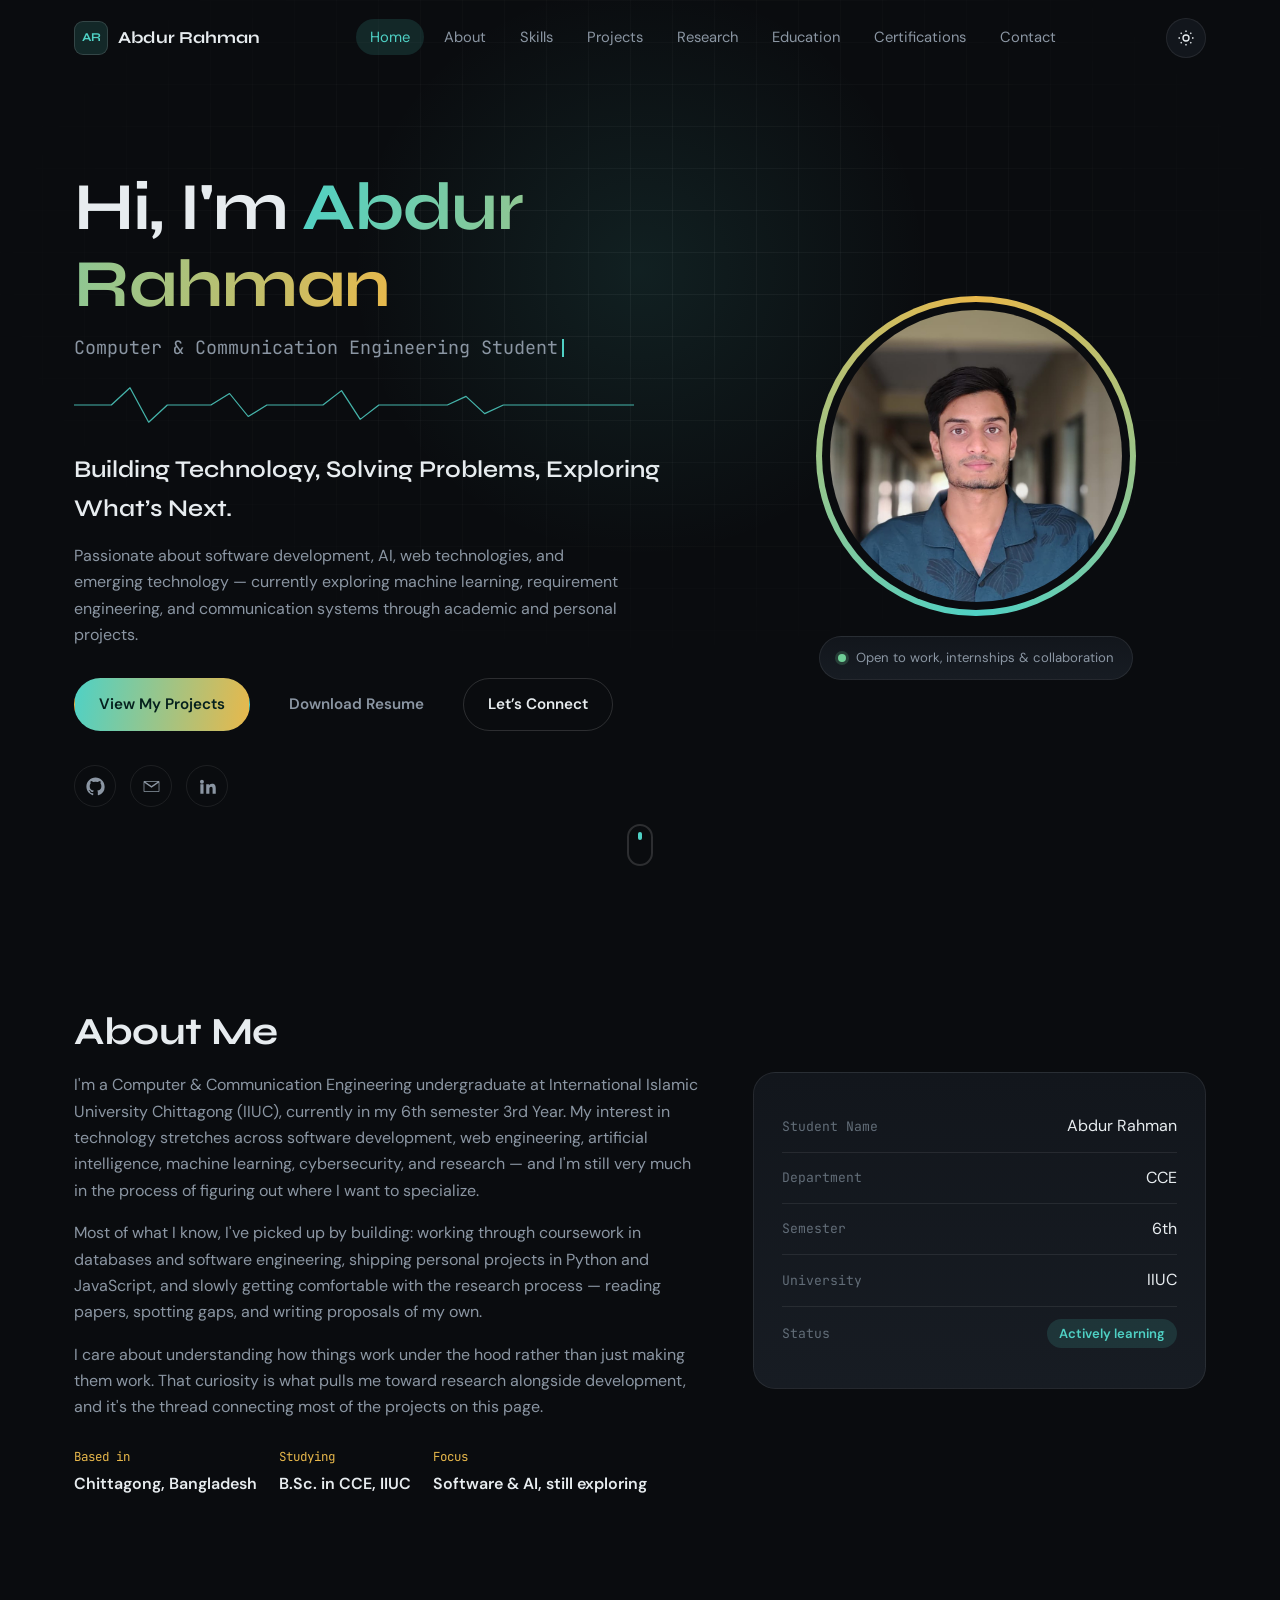
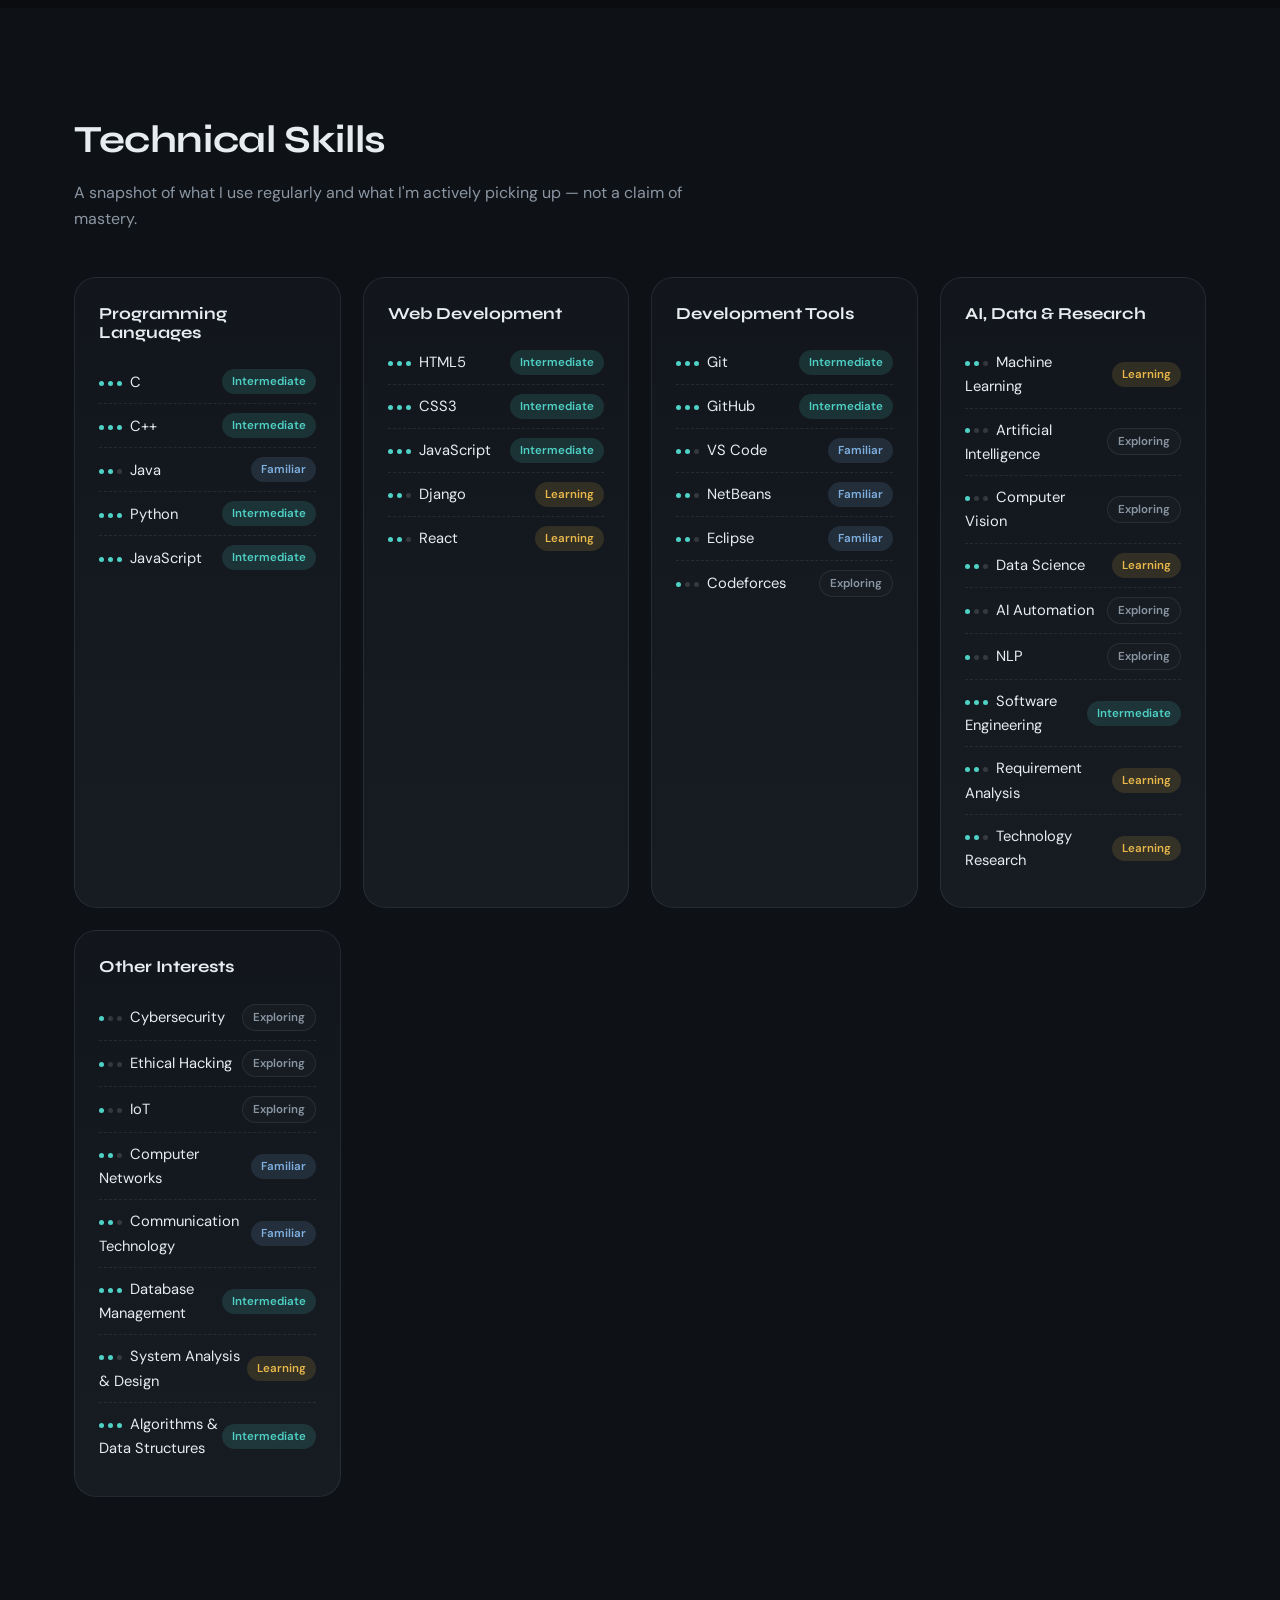
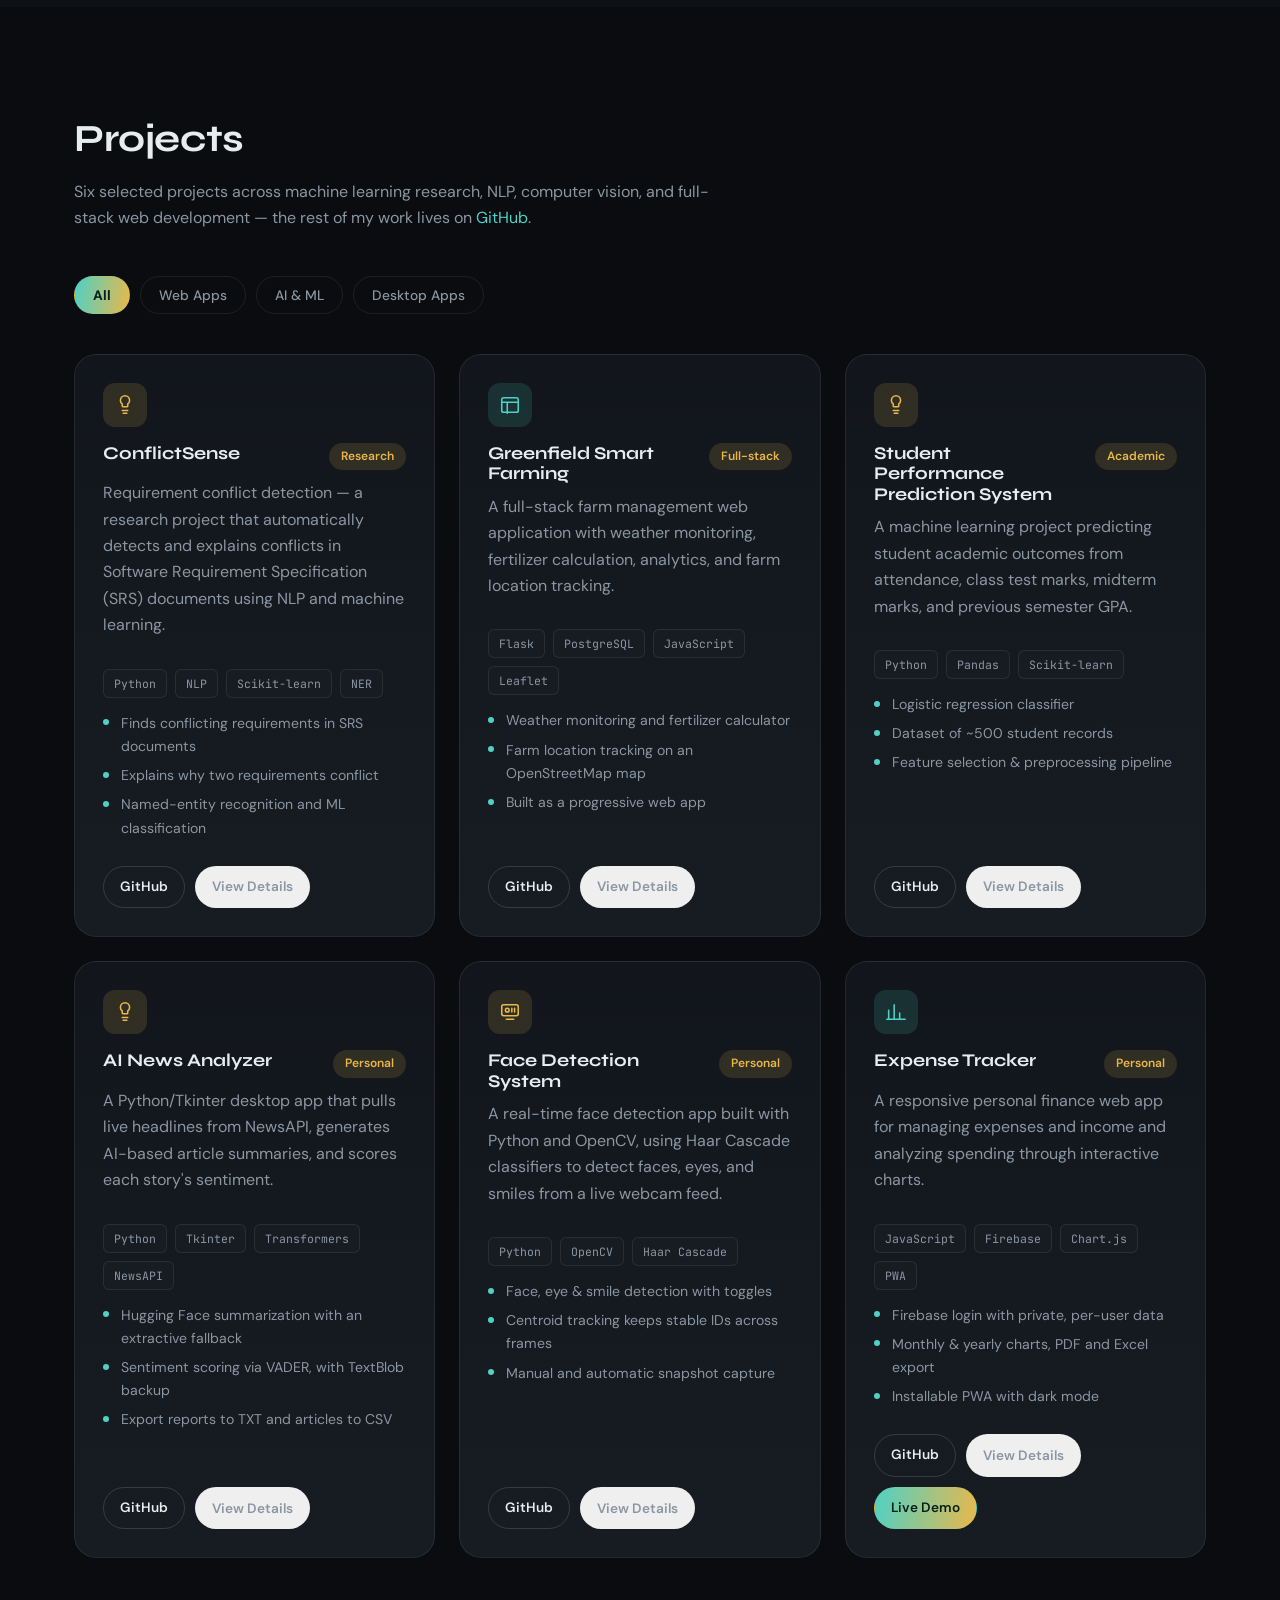
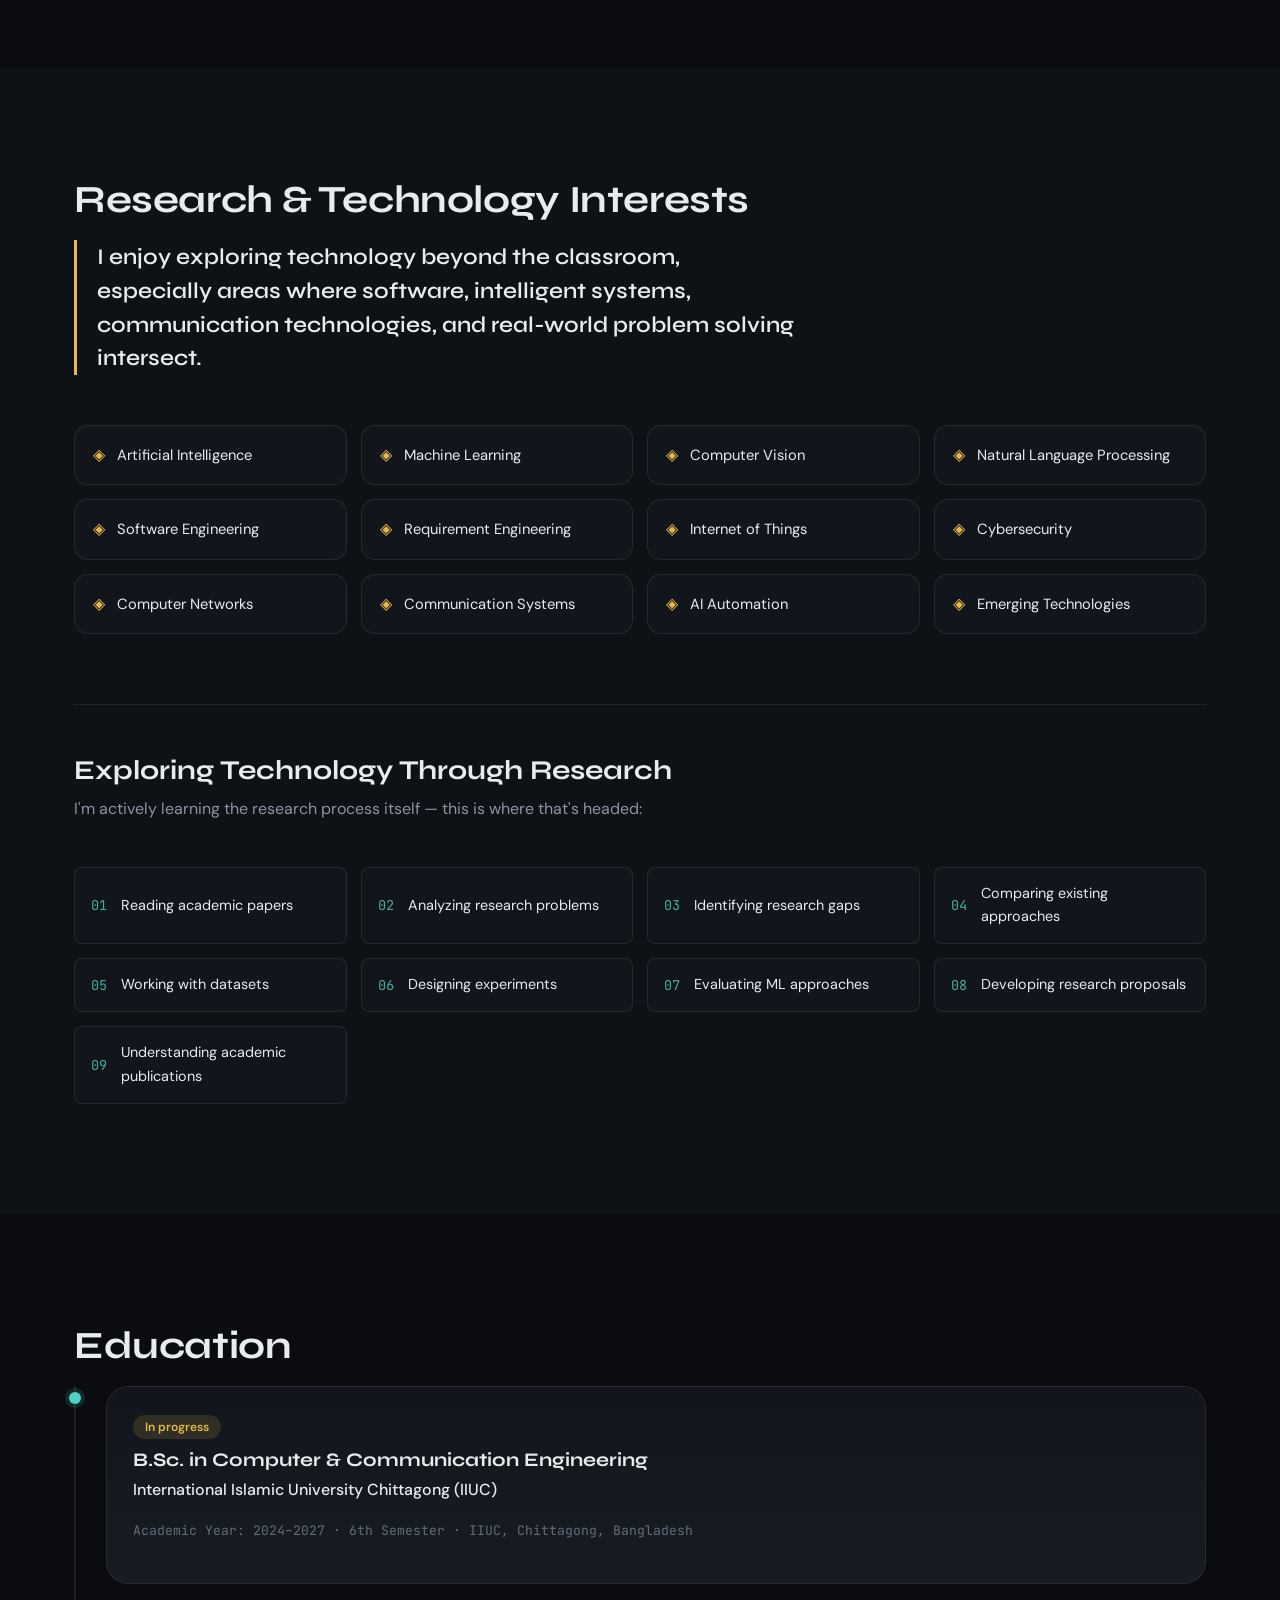
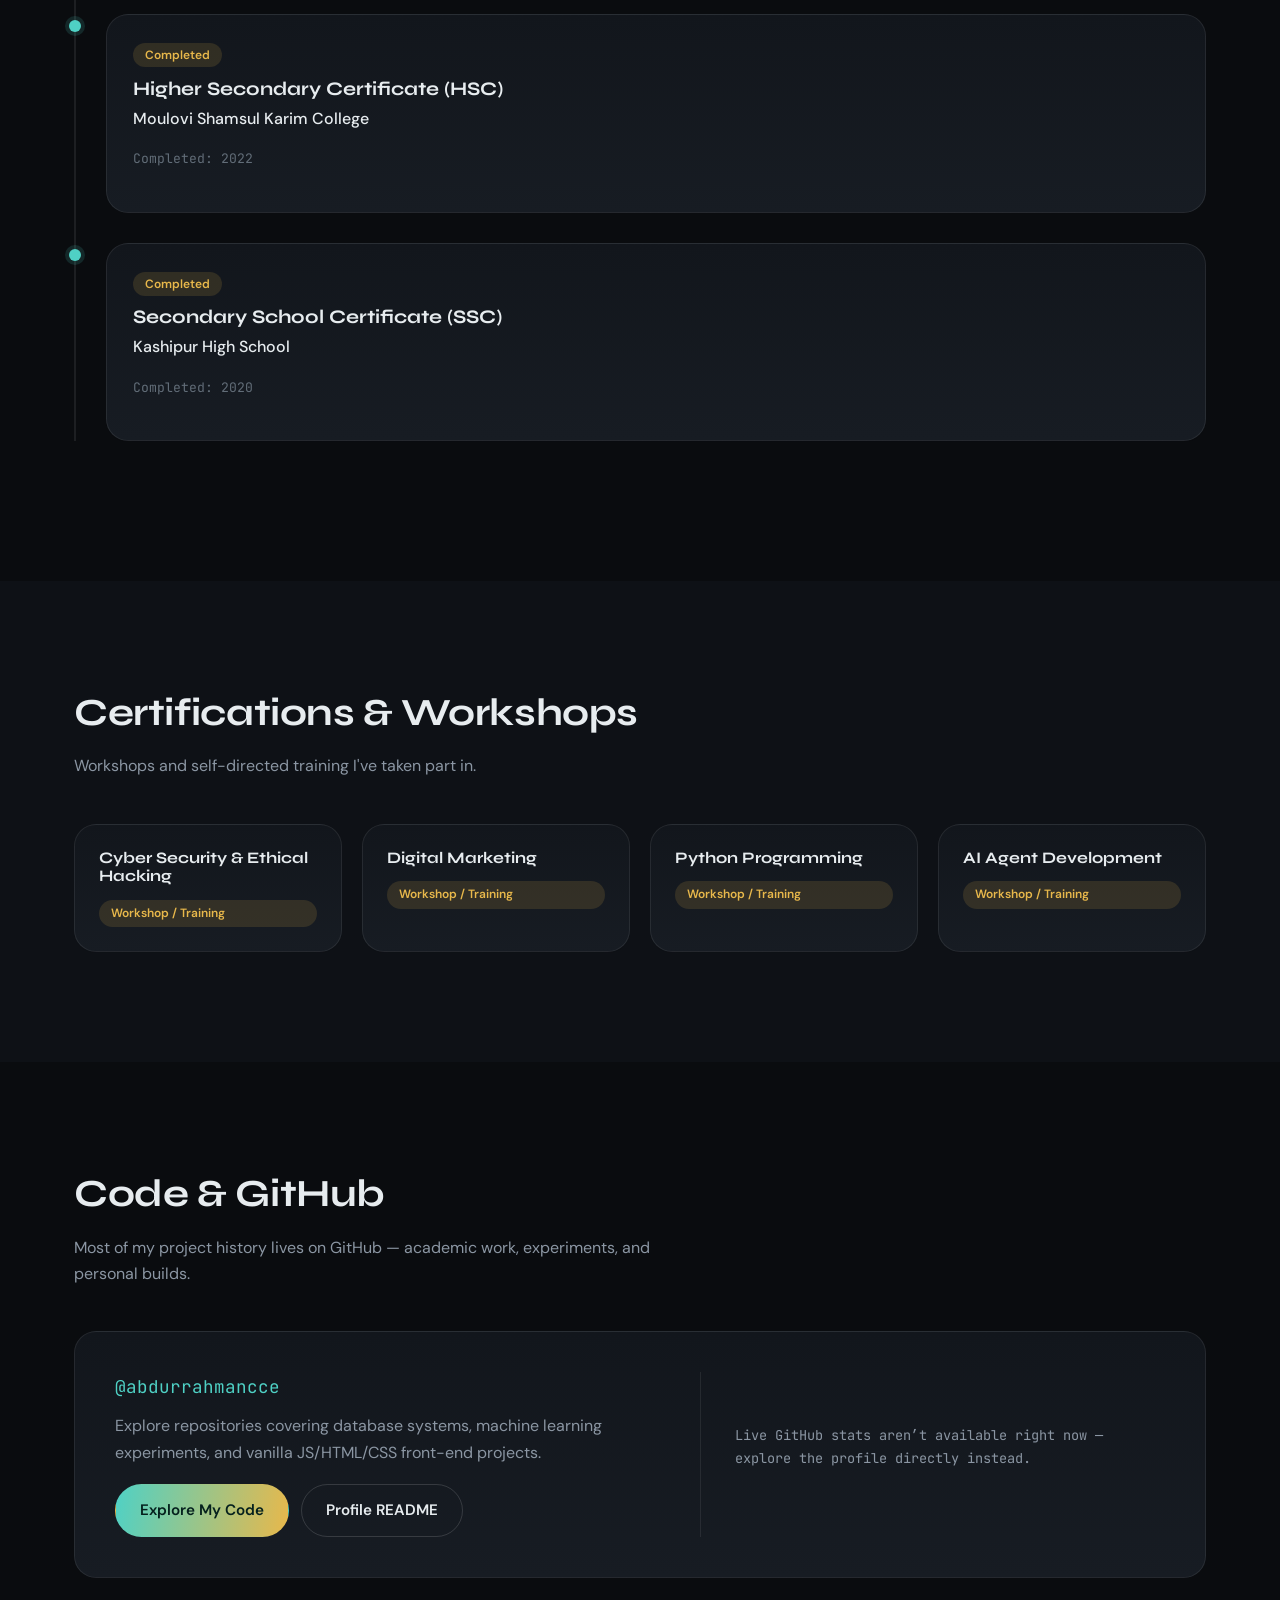
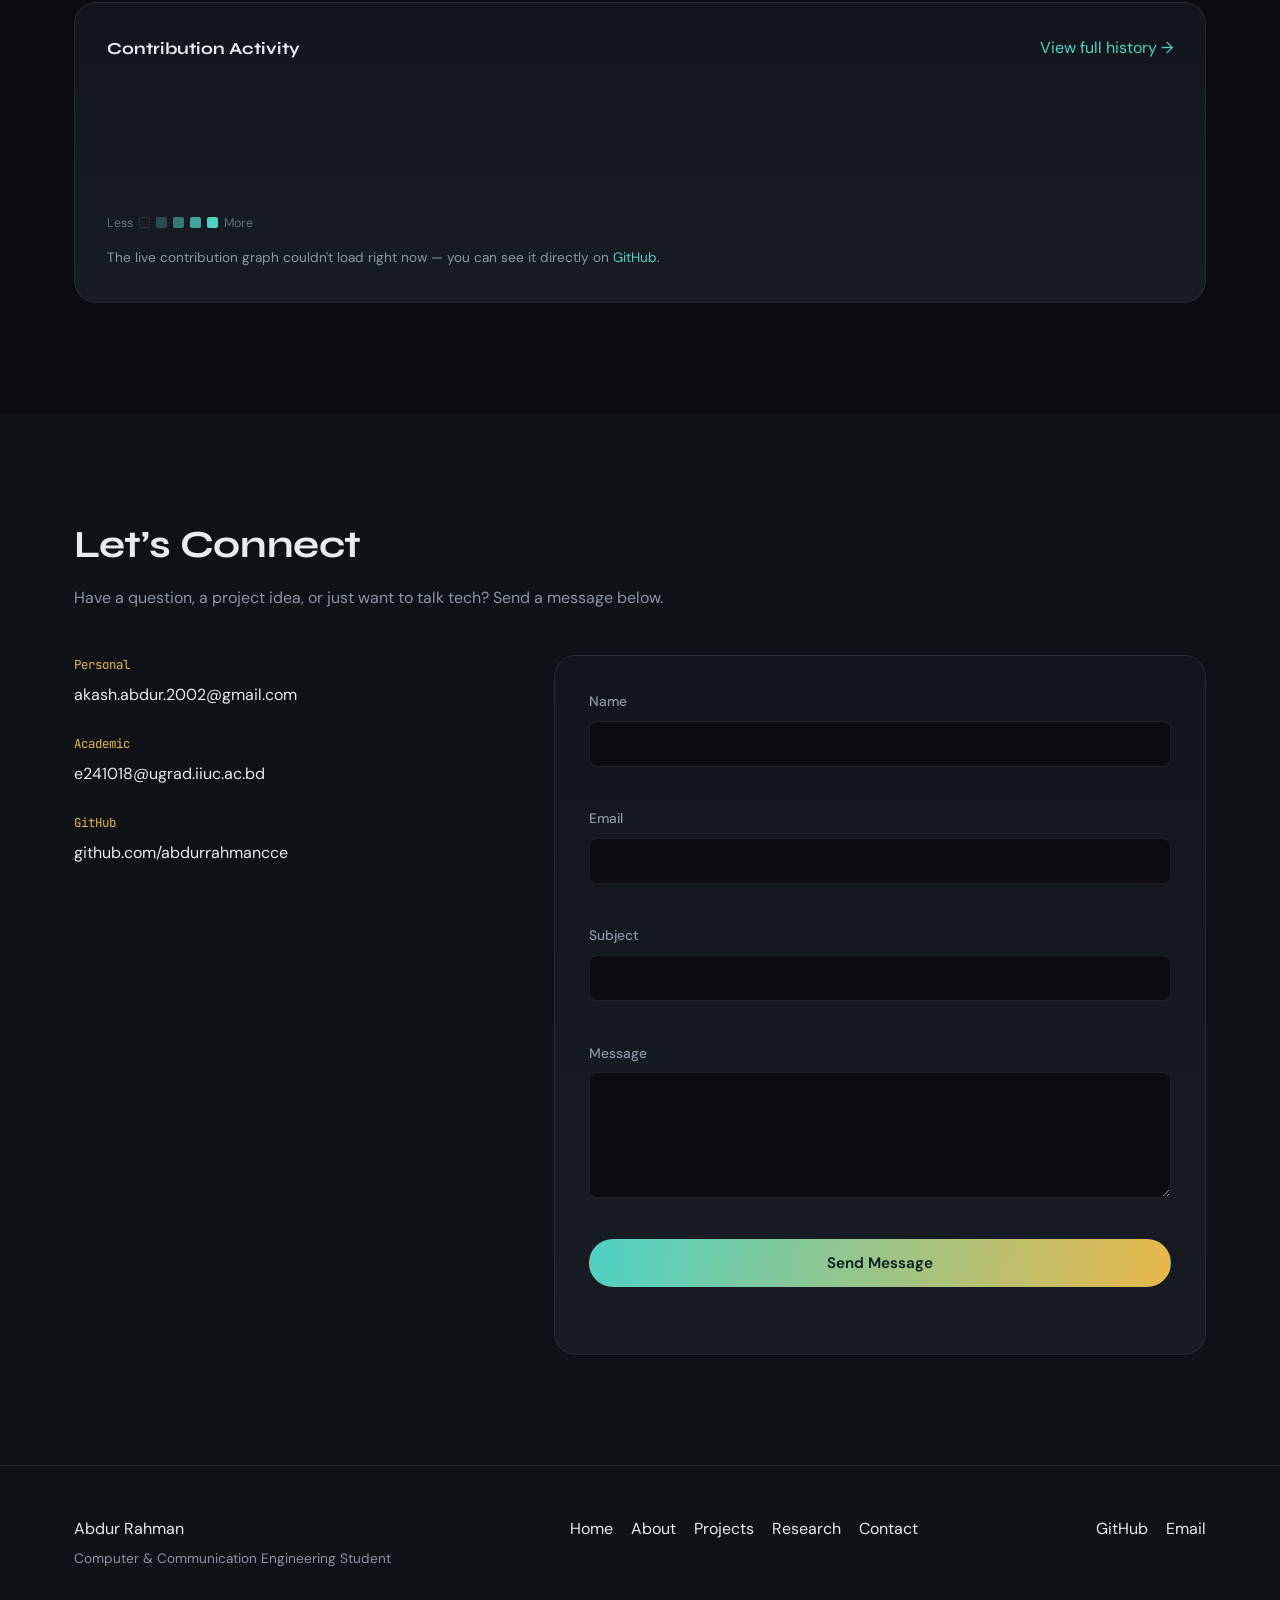
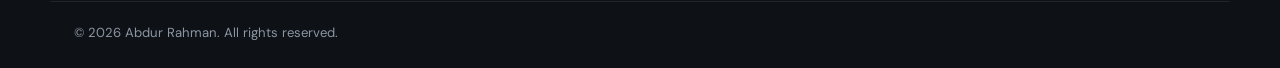
==== index.html @ e214285f "Merge branch 'main' of https://github.com/abdurrahmancce/Personal-Portfolio" ====
<!DOCTYPE html>
<html lang="en">
<head>
  <meta charset="UTF-8">
  <meta name="viewport" content="width=device-width, initial-scale=1.0">
  <title>Abdur Rahman | CCE Student &amp; Developer Portfolio — IIUC</title>
  <meta name="description" content="Portfolio of Abdur Rahman, a CCE student at IIUC interested in software development, AI, machine learning and web technologies.">
  <meta name="keywords" content="Abdur Rahman, Computer and Communication Engineering, IIUC, software developer, machine learning, web development, portfolio">
  <meta name="author" content="Abdur Rahman">

  <link rel="canonical" href="https://abdurrahmancce.github.io/Personal-Portfolio/">
  <meta name="robots" content="index, follow">
  <meta name="theme-color" content="#0a0c0f">

  <!-- Open Graph -->
  <meta property="og:site_name" content="Abdur Rahman — Portfolio">
  <meta property="og:title" content="Abdur Rahman | Computer & Communication Engineering Student">
  <meta property="og:description" content="Building technology, solving problems, exploring what's next — the portfolio of Abdur Rahman, CCE student at IIUC.">
  <meta property="og:type" content="website">
  <meta property="og:url" content="https://abdurrahmancce.github.io/Personal-Portfolio/">
  <meta property="og:image" content="https://abdurrahmancce.github.io/Personal-Portfolio/assets/images/og-image.png">
  <meta property="og:image:width" content="1200">
  <meta property="og:image:height" content="630">
  <meta property="og:image:alt" content="Abdur Rahman - Computer and Communication Engineering student, portfolio preview">
  <meta property="og:locale" content="en_US">

  <!-- Twitter / X card -->
  <meta name="twitter:card" content="summary_large_image">
  <meta name="twitter:title" content="Abdur Rahman | Computer & Communication Engineering Student">
  <meta name="twitter:description" content="Building technology, solving problems, exploring what's next — the portfolio of Abdur Rahman, CCE student at IIUC.">
  <meta name="twitter:image" content="https://abdurrahmancce.github.io/Personal-Portfolio/assets/images/og-image.png">
  <meta name="twitter:image:alt" content="Abdur Rahman - Computer and Communication Engineering student, portfolio preview">

  <!-- Structured data -->
  <script type="application/ld+json">
  {
    "@context": "https://schema.org",
    "@type": "Person",
    "name": "Abdur Rahman",
    "url": "https://abdurrahmancce.github.io/Personal-Portfolio/",
    "image": "https://abdurrahmancce.github.io/Personal-Portfolio/assets/images/profile.jpg",
    "jobTitle": "Computer & Communication Engineering Student",
    "affiliation": { "@type": "CollegeOrUniversity", "name": "International Islamic University Chittagong" },
    "sameAs": [
      "https://github.com/abdurrahmancce",
      "https://www.linkedin.com/in/abdur-rahman-akash26"
    ]
  }
  </script>

  <link rel="icon" href="data:image/svg+xml,<svg xmlns=%22http://www.w3.org/2000/svg%22 viewBox=%220 0 100 100%22><text y=%22.9em%22 font-size=%2290%22>&#128225;</text></svg>">

  <!-- Fonts: Syne (display), DM Sans (body), JetBrains Mono (utility/mono) -->
  <link rel="preconnect" href="https://fonts.googleapis.com">
  <link rel="preconnect" href="https://fonts.gstatic.com" crossorigin>
  <link href="https://fonts.googleapis.com/css2?family=Syne:wght@600;700;800&family=DM+Sans:ital,wght@0,400;0,500;0,600;1,400&family=JetBrains+Mono:wght@400;500&display=swap" rel="stylesheet">

  <link rel="stylesheet" href="style.css">
</head>
<body>

  <!-- Skip link for accessibility -->
  <a class="skip-link" href="#main">Skip to main content</a>

  <!-- Scroll progress indicator -->
  <div class="scroll-progress" id="scrollProgress" aria-hidden="true"></div>

  <!--  NAVIGATION  -->
  <header class="site-header" id="siteHeader">
    <nav class="navbar" aria-label="Primary">
      <a href="#home" class="nav-logo" aria-label="Abdur Rahman, home">
        <span class="nav-logo-mark" aria-hidden="true">AR</span>
        <span class="nav-logo-text">Abdur<span class="dot"> </span>Rahman</span>
      </a>

      <ul class="nav-links" id="navLinks">
        <li><a href="#home" class="nav-link active" data-section="home">Home</a></li>
        <li><a href="#about" class="nav-link" data-section="about">About</a></li>
        <li><a href="#skills" class="nav-link" data-section="skills">Skills</a></li>
        <li><a href="#projects" class="nav-link" data-section="projects">Projects</a></li>
        <li><a href="#research" class="nav-link" data-section="research">Research</a></li>
        <li><a href="#education" class="nav-link" data-section="education">Education</a></li>
        <li><a href="#certifications" class="nav-link" data-section="certifications">Certifications</a></li>
        <li><a href="#contact" class="nav-link" data-section="contact">Contact</a></li>
      </ul>

      <div class="nav-actions">
        <button id="themeToggle" class="theme-toggle" aria-label="Switch to light theme" aria-pressed="false">
          <svg class="icon-sun" viewBox="0 0 24 24" aria-hidden="true"><circle cx="12" cy="12" r="4"></circle><path d="M12 2v2M12 20v2M4.9 4.9l1.4 1.4M17.7 17.7l1.4 1.4M2 12h2M20 12h2M4.9 19.1l1.4-1.4M17.7 6.3l1.4-1.4"/></svg>
          <svg class="icon-moon" viewBox="0 0 24 24" aria-hidden="true"><path d="M20 14.5A8.5 8.5 0 1 1 9.5 4a7 7 0 0 0 10.5 10.5z"/></svg>
        </button>

        <button class="hamburger" id="hamburger" aria-label="Open menu" aria-expanded="false" aria-controls="navLinks">
          <span></span><span></span><span></span>
        </button>
      </div>
    </nav>
  </header>

  <main id="main">

    <!--  HERO  -->
    <section class="hero" id="home">
      <div class="hero-grid" aria-hidden="true"></div>
      <div class="hero-glow" id="heroGlow" aria-hidden="true"></div>

      <div class="container hero-inner">

        <div class="hero-text">
          <h1 class="hero-title">
            Hi, I'm <span class="grad-text">Abdur Rahman</span>
          </h1>

          <p class="hero-role mono" id="typingRole" aria-live="polite">Computer &amp; Communication Engineering Student</p>

          <svg class="signal-trace" viewBox="0 0 900 80" preserveAspectRatio="none" aria-hidden="true">
            <polyline id="signalPath" points="0,40 60,40 90,10 120,70 150,40 220,40 250,20 280,60 310,40 400,40 430,15 460,65 490,40 600,40 630,25 660,55 690,40 900,40" />
          </svg>

          <p class="hero-tagline">Building Technology, Solving Problems, Exploring What&rsquo;s Next.</p>
          <p class="hero-sub">Passionate about software development, AI, web technologies, and emerging technology &mdash; currently exploring machine learning, requirement engineering, and communication systems through academic and personal projects.</p>

          <div class="hero-actions">
            <a href="#projects" class="btn btn-primary">View My Projects</a>
            <a href="assets/resume/Abdur_Rahman_Resume.pdf" class="btn btn-ghost" download>Download Resume</a>
            <a href="#contact" class="btn btn-outline">Let&rsquo;s Connect</a>
          </div>

          <div class="hero-socials" aria-label="Social links">
            <a href="https://github.com/abdurrahmancce" target="_blank" rel="noopener noreferrer" aria-label="GitHub profile" class="social-link">
              <svg viewBox="0 0 24 24" aria-hidden="true"><path d="M12 .5C5.65.5.5 5.66.5 12.02c0 5.09 3.29 9.4 7.86 10.93.58.1.79-.25.79-.56 0-.28-.01-1.02-.02-2-3.2.7-3.87-1.55-3.87-1.55-.53-1.34-1.28-1.7-1.28-1.7-1.05-.72.08-.7.08-.7 1.16.08 1.77 1.2 1.77 1.2 1.03 1.76 2.7 1.25 3.36.96.1-.75.4-1.25.73-1.53-2.55-.29-5.23-1.28-5.23-5.7 0-1.26.45-2.29 1.19-3.1-.12-.29-.52-1.46.11-3.05 0 0 .97-.31 3.18 1.18a11 11 0 0 1 5.79 0c2.2-1.49 3.17-1.18 3.17-1.18.64 1.59.24 2.76.12 3.05.74.81 1.18 1.84 1.18 3.1 0 4.43-2.69 5.4-5.25 5.69.41.36.78 1.08.78 2.18 0 1.57-.02 2.84-.02 3.23 0 .31.21.67.8.56A10.53 10.53 0 0 0 23.5 12C23.5 5.66 18.35.5 12 .5Z"/></svg>
            </a>
            <a href="mailto:akash.abdur.2002@gmail.com" aria-label="Send an email" class="social-link">
              <svg viewBox="0 0 24 24" aria-hidden="true"><path d="M3 5h18a1 1 0 0 1 1 1v12a1 1 0 0 1-1 1H3a1 1 0 0 1-1-1V6a1 1 0 0 1 1-1Zm0 2.4V18h18V7.4l-9 6.3-9-6.3ZM4.2 6l7.8 5.46L19.8 6H4.2Z"/></svg>
            </a>
            <a href="https://www.linkedin.com/in/abdur-rahman-akash26/" target="_blank" rel="noopener noreferrer" aria-label="LinkedIn profile" class="social-link">
              <svg viewBox="0 0 24 24" aria-hidden="true"><path d="M4.98 3.5a2.5 2.5 0 1 1 0 5 2.5 2.5 0 0 1 0-5ZM3 9h4v12H3V9Zm7 0h3.83v1.64h.05c.53-1 1.83-2.06 3.77-2.06 4.03 0 4.77 2.65 4.77 6.1V21h-4v-5.6c0-1.34-.02-3.06-1.87-3.06-1.87 0-2.16 1.46-2.16 2.97V21h-4V9Z"/></svg>
            </a>
          </div>
        </div>

        <div class="hero-photo-wrap reveal">
          <div class="hero-photo-ring">
            <img src="assets/images/profile.jpg" alt="Portrait of Abdur Rahman" class="hero-photo" width="440" height="440" loading="eager">
          </div>
          <div class="hero-photo-badge glass">
            <span class="badge-dot" aria-hidden="true"></span>
            <span>Open to work, internships &amp; collaboration</span>
          </div>
        </div>
      </div>

      <button class="scroll-cue" id="scrollCue" aria-label="Scroll to About section">
        <span></span>
      </button>
    </section>

    <!--  ABOUT  -->
    <section class="section" id="about">
      <div class="container">
        <h2 class="section-title">About Me</h2>

        <div class="about-grid">
          <div class="about-text">
            <p>I'm a Computer &amp; Communication Engineering undergraduate at International Islamic University Chittagong (IIUC), currently in my 6th semester 3rd Year. My interest in technology stretches across software development, web engineering, artificial intelligence, machine learning, cybersecurity, and research &mdash; and I'm still very much in the process of figuring out where I want to specialize.</p>
            <p>Most of what I know, I've picked up by building: working through coursework in databases and software engineering, shipping personal projects in Python and JavaScript, and slowly getting comfortable with the research process &mdash; reading papers, spotting gaps, and writing proposals of my own.</p>
            <p>I care about understanding how things work under the hood rather than just making them work. That curiosity is what pulls me toward research alongside development, and it's the thread connecting most of the projects on this page.</p>
            <div class="about-meta">
              <div class="meta-item"><span class="meta-label mono">Based in</span><span>Chittagong, Bangladesh</span></div>
              <div class="meta-item"><span class="meta-label mono">Studying</span><span>B.Sc. in CCE, IIUC</span></div>
              <div class="meta-item"><span class="meta-label mono">Focus</span><span>Software &amp; AI, still exploring</span></div>
            </div>
          </div>

          <div class="about-card glass reveal">
            <div class="about-card-row"><span class="mono label">Student Name</span><span>Abdur Rahman</span></div>
            <div class="about-card-row"><span class="mono label">Department</span><span>CCE</span></div>
            <div class="about-card-row"><span class="mono label">Semester</span><span>6th</span></div>
            <div class="about-card-row"><span class="mono label">University</span><span>IIUC</span></div>
            <div class="about-card-row"><span class="mono label">Status</span><span class="status-pill">Actively learning</span></div>
          </div>
        </div>
      </div>
    </section>

    <!--  SKILLS  -->
    <section class="section section-alt" id="skills">
      <div class="container">
        <h2 class="section-title">Technical Skills</h2>
        <p class="section-sub">A snapshot of what I use regularly and what I'm actively picking up &mdash; not a claim of mastery.</p>

        <div class="skills-grid">

          <div class="skill-card glass reveal">
            <h3>Programming Languages</h3>
            <ul class="skill-list">
              <li><span>C</span><span class="tag tag-intermediate">Intermediate</span></li>
              <li><span>C++</span><span class="tag tag-intermediate">Intermediate</span></li>
              <li><span>Java</span><span class="tag tag-familiar">Familiar</span></li>
              <li><span>Python</span><span class="tag tag-intermediate">Intermediate</span></li>
              <li><span>JavaScript</span><span class="tag tag-intermediate">Intermediate</span></li>
            </ul>
          </div>

          <div class="skill-card glass reveal">
            <h3>Web Development</h3>
            <ul class="skill-list">
              <li><span>HTML5</span><span class="tag tag-intermediate">Intermediate</span></li>
              <li><span>CSS3</span><span class="tag tag-intermediate">Intermediate</span></li>
              <li><span>JavaScript</span><span class="tag tag-intermediate">Intermediate</span></li>
              <li><span>Django</span><span class="tag tag-learning">Learning</span></li>
              <li><span>React</span><span class="tag tag-learning">Learning</span></li>
            </ul>
          </div>

          <div class="skill-card glass reveal">
            <h3>Development Tools</h3>
            <ul class="skill-list">
              <li><span>Git</span><span class="tag tag-intermediate">Intermediate</span></li>
              <li><span>GitHub</span><span class="tag tag-intermediate">Intermediate</span></li>
              <li><span>VS Code</span><span class="tag tag-familiar">Familiar</span></li>
              <li><span>NetBeans</span><span class="tag tag-familiar">Familiar</span></li>
              <li><span>Eclipse</span><span class="tag tag-familiar">Familiar</span></li>
              <li><span>Codeforces</span><span class="tag tag-exploring">Exploring</span></li>
            </ul>
          </div>

          <div class="skill-card glass reveal">
            <h3>AI, Data &amp; Research</h3>
            <ul class="skill-list">
              <li><span>Machine Learning</span><span class="tag tag-learning">Learning</span></li>
              <li><span>Artificial Intelligence</span><span class="tag tag-exploring">Exploring</span></li>
              <li><span>Computer Vision</span><span class="tag tag-exploring">Exploring</span></li>
              <li><span>Data Science</span><span class="tag tag-learning">Learning</span></li>
              <li><span>AI Automation</span><span class="tag tag-exploring">Exploring</span></li>
              <li><span>NLP</span><span class="tag tag-exploring">Exploring</span></li>
              <li><span>Software Engineering</span><span class="tag tag-intermediate">Intermediate</span></li>
              <li><span>Requirement Analysis</span><span class="tag tag-learning">Learning</span></li>
              <li><span>Technology Research</span><span class="tag tag-learning">Learning</span></li>
            </ul>
          </div>

          <div class="skill-card glass reveal">
            <h3>Other Interests</h3>
            <ul class="skill-list">
              <li><span>Cybersecurity</span><span class="tag tag-exploring">Exploring</span></li>
              <li><span>Ethical Hacking</span><span class="tag tag-exploring">Exploring</span></li>
              <li><span>IoT</span><span class="tag tag-exploring">Exploring</span></li>
              <li><span>Computer Networks</span><span class="tag tag-familiar">Familiar</span></li>
              <li><span>Communication Technology</span><span class="tag tag-familiar">Familiar</span></li>
              <li><span>Database Management</span><span class="tag tag-intermediate">Intermediate</span></li>
              <li><span>System Analysis &amp; Design</span><span class="tag tag-learning">Learning</span></li>
              <li><span>Algorithms &amp; Data Structures</span><span class="tag tag-intermediate">Intermediate</span></li>
            </ul>
          </div>

        </div>
      </div>
    </section>

    <!--  PROJECTS  -->
    <section class="section" id="projects">
      <div class="container">
        <h2 class="section-title">Projects</h2>
        <p class="section-sub">Six selected projects across machine learning research, NLP, computer vision, and full-stack web development &mdash; the rest of my work lives on <a href="https://github.com/abdurrahmancce?tab=repositories" target="_blank" rel="noopener noreferrer" class="inline-link">GitHub</a>.</p>

        <div class="filter-bar" role="group" aria-label="Filter projects by category">
          <button class="filter-btn active" data-filter="all">All</button>
          <button class="filter-btn" data-filter="web">Web Apps</button>
          <button class="filter-btn" data-filter="ai">AI &amp; ML</button>
          <button class="filter-btn" data-filter="desktop">Desktop Apps</button>
        </div>

        <div class="projects-grid" id="projectsGrid">

          <article class="project-card glass reveal" data-category="ai research">
            <div class="project-icon icon-ai" aria-hidden="true"><svg viewBox="0 0 24 24"><path d="M12 2a5 5 0 0 0-5 5c0 1.6.8 3 2 3.87V13a1 1 0 0 0 1 1h4a1 1 0 0 0 1-1v-2.13c1.2-.87 2-2.27 2-3.87a5 5 0 0 0-5-5Z"/><path d="M9 18h6M10 21h4"/></svg></div>
            <div class="project-card-head">
              <h3>ConflictSense</h3>
              <span class="tag tag-status">Research</span>
            </div>
            <p>Requirement conflict detection &mdash; a research project that automatically detects and explains conflicts in Software Requirement Specification (SRS) documents using NLP and machine learning.</p>
            <div class="project-tech">
              <span class="badge mono">Python</span><span class="badge mono">NLP</span><span class="badge mono">Scikit-learn</span><span class="badge mono">NER</span>
            </div>
            <ul class="project-features">
              <li>Finds conflicting requirements in SRS documents</li>
              <li>Explains why two requirements conflict</li>
              <li>Named-entity recognition and ML classification</li>
            </ul>
            <div class="project-actions">
              <a href="https://github.com/abdurrahmancce/Machine-Learning-Based-Conflict-Detection-" target="_blank" rel="noopener noreferrer" class="btn btn-sm btn-outline">GitHub</a>
              <button class="btn btn-sm btn-ghost project-details-btn" data-project="conflict">View Details</button>
            </div>
          </article>

          <article class="project-card glass reveal" data-category="web">
            <div class="project-icon icon-web" aria-hidden="true"><svg viewBox="0 0 24 24"><rect x="3" y="4" width="18" height="16" rx="2"/><path d="M3 9h18M9 21V9"/></svg></div>
            <div class="project-card-head">
              <h3>Greenfield Smart Farming</h3>
              <span class="tag tag-status">Full-stack</span>
            </div>
            <p>A full-stack farm management web application with weather monitoring, fertilizer calculation, analytics, and farm location tracking.</p>
            <div class="project-tech">
              <span class="badge mono">Flask</span><span class="badge mono">PostgreSQL</span><span class="badge mono">JavaScript</span><span class="badge mono">Leaflet</span>
            </div>
            <ul class="project-features">
              <li>Weather monitoring and fertilizer calculator</li>
              <li>Farm location tracking on an OpenStreetMap map</li>
              <li>Built as a progressive web app</li>
            </ul>
            <div class="project-actions">
              <a href="https://github.com/abdurrahmancce/greenfield-smart-farming" target="_blank" rel="noopener noreferrer" class="btn btn-sm btn-outline">GitHub</a>
              <button class="btn btn-sm btn-ghost project-details-btn" data-project="farm">View Details</button>
            </div>
          </article>

          <article class="project-card glass reveal" data-category="ai academic">
            <div class="project-icon icon-ai" aria-hidden="true"><svg viewBox="0 0 24 24"><path d="M12 2a5 5 0 0 0-5 5c0 1.6.8 3 2 3.87V13a1 1 0 0 0 1 1h4a1 1 0 0 0 1-1v-2.13c1.2-.87 2-2.27 2-3.87a5 5 0 0 0-5-5Z"/><path d="M9 18h6M10 21h4"/></svg></div>
            <div class="project-card-head">
              <h3>Student Performance Prediction System</h3>
              <span class="tag tag-status">Academic</span>
            </div>
            <p>A machine learning project predicting student academic outcomes from attendance, class test marks, midterm marks, and previous semester GPA.</p>
            <div class="project-tech">
              <span class="badge mono">Python</span><span class="badge mono">Pandas</span><span class="badge mono">Scikit-learn</span>
            </div>
            <ul class="project-features">
              <li>Logistic regression classifier</li>
              <li>Dataset of ~500 student records</li>
              <li>Feature selection &amp; preprocessing pipeline</li>
            </ul>
            <div class="project-actions">
              <a href="https://github.com/abdurrahmancce/student-performance-prediction" target="_blank" rel="noopener noreferrer" class="btn btn-sm btn-outline">GitHub</a>
              <button class="btn btn-sm btn-ghost project-details-btn" data-project="student">View Details</button>
            </div>
          </article>

          <article class="project-card glass reveal" data-category="ai desktop">
            <div class="project-icon icon-ai" aria-hidden="true"><svg viewBox="0 0 24 24"><path d="M12 2a5 5 0 0 0-5 5c0 1.6.8 3 2 3.87V13a1 1 0 0 0 1 1h4a1 1 0 0 0 1-1v-2.13c1.2-.87 2-2.27 2-3.87a5 5 0 0 0-5-5Z"/><path d="M9 18h6M10 21h4"/></svg></div>
            <div class="project-card-head">
              <h3>AI News Analyzer</h3>
              <span class="tag tag-status">Personal</span>
            </div>
            <p>A Python/Tkinter desktop app that pulls live headlines from NewsAPI, generates AI-based article summaries, and scores each story's sentiment.</p>
            <div class="project-tech">
              <span class="badge mono">Python</span><span class="badge mono">Tkinter</span><span class="badge mono">Transformers</span><span class="badge mono">NewsAPI</span>
            </div>
            <ul class="project-features">
              <li>Hugging Face summarization with an extractive fallback</li>
              <li>Sentiment scoring via VADER, with TextBlob backup</li>
              <li>Export reports to TXT and articles to CSV</li>
            </ul>
            <div class="project-actions">
              <a href="https://github.com/abdurrahmancce/AI-News-Analyzer" target="_blank" rel="noopener noreferrer" class="btn btn-sm btn-outline">GitHub</a>
              <button class="btn btn-sm btn-ghost project-details-btn" data-project="newsanalyzer">View Details</button>
            </div>
          </article>

          <article class="project-card glass reveal" data-category="ai desktop">
            <div class="project-icon icon-ai" aria-hidden="true"><svg viewBox="0 0 24 24"><rect x="3" y="4" width="18" height="12" rx="2"/><circle cx="9" cy="10" r="2"/><path d="M14 8v4M17 8v4"/><path d="M8 20h8"/></svg></div>
            <div class="project-card-head">
              <h3>Face Detection System</h3>
              <span class="tag tag-status">Personal</span>
            </div>
            <p>A real-time face detection app built with Python and OpenCV, using Haar Cascade classifiers to detect faces, eyes, and smiles from a live webcam feed.</p>
            <div class="project-tech">
              <span class="badge mono">Python</span><span class="badge mono">OpenCV</span><span class="badge mono">Haar Cascade</span>
            </div>
            <ul class="project-features">
              <li>Face, eye &amp; smile detection with toggles</li>
              <li>Centroid tracking keeps stable IDs across frames</li>
              <li>Manual and automatic snapshot capture</li>
            </ul>
            <div class="project-actions">
              <a href="https://github.com/abdurrahmancce/face-detection-system" target="_blank" rel="noopener noreferrer" class="btn btn-sm btn-outline">GitHub</a>
              <button class="btn btn-sm btn-ghost project-details-btn" data-project="face">View Details</button>
            </div>
          </article>

          <article class="project-card glass reveal" data-category="web">
            <div class="project-icon icon-web" aria-hidden="true"><svg viewBox="0 0 24 24"><path d="M4 20V10M10 20V4M16 20v-7M22 20H2"/></svg></div>
            <div class="project-card-head">
              <h3>Expense Tracker</h3>
              <span class="tag tag-status">Personal</span>
            </div>
            <p>A responsive personal finance web app for managing expenses and income and analyzing spending through interactive charts.</p>
            <div class="project-tech">
              <span class="badge mono">JavaScript</span><span class="badge mono">Firebase</span><span class="badge mono">Chart.js</span><span class="badge mono">PWA</span>
            </div>
            <ul class="project-features">
              <li>Firebase login with private, per-user data</li>
              <li>Monthly &amp; yearly charts, PDF and Excel export</li>
              <li>Installable PWA with dark mode</li>
            </ul>
            <div class="project-actions">
              <a href="https://github.com/abdurrahmancce/expense-tracker" target="_blank" rel="noopener noreferrer" class="btn btn-sm btn-outline">GitHub</a>
              <button class="btn btn-sm btn-ghost project-details-btn" data-project="expense">View Details</button>
              <a href="https://abdurrahmancce.github.io/expense-tracker/" target="_blank" rel="noopener noreferrer" class="btn btn-sm btn-primary">Live Demo</a>
              
            </div>
          </article>

        </div>

        <p class="filter-empty hidden" id="filterEmpty">No projects in this category yet &mdash; check back soon.</p>
      </div>
    </section>

    <!--  RESEARCH & INTERESTS  -->
    <section class="section section-alt" id="research">
      <div class="container">
        <h2 class="section-title">Research &amp; Technology Interests</h2>
        <p class="section-sub-quote">I enjoy exploring technology beyond the classroom, especially areas where software, intelligent systems, communication technologies, and real-world problem solving intersect.</p>

        <div class="interest-grid">
          <div class="interest-card reveal"><span class="interest-icon" aria-hidden="true">◈</span><span>Artificial Intelligence</span></div>
          <div class="interest-card reveal"><span class="interest-icon" aria-hidden="true">◈</span><span>Machine Learning</span></div>
          <div class="interest-card reveal"><span class="interest-icon" aria-hidden="true">◈</span><span>Computer Vision</span></div>
          <div class="interest-card reveal"><span class="interest-icon" aria-hidden="true">◈</span><span>Natural Language Processing</span></div>
          <div class="interest-card reveal"><span class="interest-icon" aria-hidden="true">◈</span><span>Software Engineering</span></div>
          <div class="interest-card reveal"><span class="interest-icon" aria-hidden="true">◈</span><span>Requirement Engineering</span></div>
          <div class="interest-card reveal"><span class="interest-icon" aria-hidden="true">◈</span><span>Internet of Things</span></div>
          <div class="interest-card reveal"><span class="interest-icon" aria-hidden="true">◈</span><span>Cybersecurity</span></div>
          <div class="interest-card reveal"><span class="interest-icon" aria-hidden="true">◈</span><span>Computer Networks</span></div>
          <div class="interest-card reveal"><span class="interest-icon" aria-hidden="true">◈</span><span>Communication Systems</span></div>
          <div class="interest-card reveal"><span class="interest-icon" aria-hidden="true">◈</span><span>AI Automation</span></div>
          <div class="interest-card reveal"><span class="interest-icon" aria-hidden="true">◈</span><span>Emerging Technologies</span></div>
        </div>

        <!-- Research Journey -->
        <div class="research-journey">
          <h3 class="journey-title">Exploring Technology Through Research</h3>
          <p class="section-sub">I'm actively learning the research process itself &mdash; this is where that's headed:</p>
          <ol class="journey-steps">
            <li class="reveal"><span class="step-index mono">01</span><span>Reading academic papers</span></li>
            <li class="reveal"><span class="step-index mono">02</span><span>Analyzing research problems</span></li>
            <li class="reveal"><span class="step-index mono">03</span><span>Identifying research gaps</span></li>
            <li class="reveal"><span class="step-index mono">04</span><span>Comparing existing approaches</span></li>
            <li class="reveal"><span class="step-index mono">05</span><span>Working with datasets</span></li>
            <li class="reveal"><span class="step-index mono">06</span><span>Designing experiments</span></li>
            <li class="reveal"><span class="step-index mono">07</span><span>Evaluating ML approaches</span></li>
            <li class="reveal"><span class="step-index mono">08</span><span>Developing research proposals</span></li>
            <li class="reveal"><span class="step-index mono">09</span><span>Understanding academic publications</span></li>
          </ol>
        </div>
      </div>
    </section>

    <!--  EDUCATION  -->
    <section class="section" id="education">
      <div class="container">
        <h2 class="section-title">Education</h2>
 
        <div class="timeline">
          <div class="timeline-item reveal">
            <div class="timeline-dot" aria-hidden="true"></div>
            <div class="timeline-content glass">
              <span class="tag tag-status">In progress</span>
              <h3>B.Sc. in Computer &amp; Communication Engineering</h3>
              <p class="timeline-org">International Islamic University Chittagong (IIUC)</p>
              <p class="timeline-meta mono">Academic Year: 2024&ndash;2027 &middot; 6th Semester &middot; IIUC, Chittagong, Bangladesh</p>
            </div>
          </div>
 
          <div class="timeline-item reveal">
            <div class="timeline-dot" aria-hidden="true"></div>
            <div class="timeline-content glass">
              <span class="tag tag-status">Completed</span>
              <h3>Higher Secondary Certificate (HSC)</h3>
              <p class="timeline-org">Moulovi Shamsul Karim College</p>
              <p class="timeline-meta mono">Completed: 2022</p>
            </div>
          </div>
 
          <div class="timeline-item reveal">
            <div class="timeline-dot" aria-hidden="true"></div>
            <div class="timeline-content glass">
              <span class="tag tag-status">Completed</span>
              <h3>Secondary School Certificate (SSC)</h3>
              <p class="timeline-org">Kashipur High School</p>
              <p class="timeline-meta mono">Completed: 2020</p>
            </div>
          </div>
        </div>
      </div>
    </section>

    <!--  CERTIFICATIONS  -->
    <section class="section section-alt" id="certifications">
      <div class="container">
        <h2 class="section-title">Certifications &amp; Workshops</h2>
        <p class="section-sub">Workshops and self-directed training I've taken part in.</p>

        <div class="cert-grid">
          <div class="cert-card glass reveal">
            <h3>Cyber Security &amp; Ethical Hacking</h3>
            <span class="tag tag-status">Workshop / Training</span>
          </div>
          <div class="cert-card glass reveal">
            <h3>Digital Marketing</h3>
            <span class="tag tag-status">Workshop / Training</span>
          </div>
          <div class="cert-card glass reveal">
            <h3>Python Programming</h3>
            <span class="tag tag-status">Workshop / Training</span>
          </div>
          <div class="cert-card glass reveal">
            <h3>AI Agent Development</h3>
            <span class="tag tag-status">Workshop / Training</span>
          </div>
        </div>
      </div>
    </section>

    <!--  GITHUB  -->
    <section class="section" id="github">
      <div class="container">
        <h2 class="section-title">Code &amp; GitHub</h2>
        <p class="section-sub">Most of my project history lives on GitHub &mdash; academic work, experiments, and personal builds.</p>

        <div class="github-panel glass reveal">
          <div class="github-panel-info">
            <p class="mono github-user">@abdurrahmancce</p>
            <p>Explore repositories covering database systems, machine learning experiments, and vanilla JS/HTML/CSS front-end projects.</p>
            <div class="github-actions">
              <a href="https://github.com/abdurrahmancce" target="_blank" rel="noopener noreferrer" class="btn btn-primary">Explore My Code</a>
              <a href="https://github.com/abdurrahmancce/abdurrahmancce" target="_blank" rel="noopener noreferrer" class="btn btn-outline">Profile README</a>
            </div>
          </div>
          <div id="githubStats" class="github-stats mono" aria-live="polite">
            <p class="github-stats-msg">GitHub activity loads automatically when this page is online.</p>
          </div>
        </div>

        <div class="heatmap-card glass reveal">
          <div class="heatmap-head">
            <h3 id="heatmapTitle">Contribution Activity</h3>
            <a href="https://github.com/abdurrahmancce" target="_blank" rel="noopener noreferrer" class="inline-link">View full history &rarr;</a>
          </div>
          <div class="heatmap-scroll">
            <div id="heatmapGrid" class="heatmap-grid" role="group" aria-label="GitHub contribution calendar for the last year">
              <p class="heatmap-loading" id="heatmapLoading">Loading contribution activity&hellip;</p>
            </div>
          </div>
          <div class="heatmap-legend">
            <span>Less</span>
            <span class="legend-swatch" data-level="0"></span>
            <span class="legend-swatch" data-level="1"></span>
            <span class="legend-swatch" data-level="2"></span>
            <span class="legend-swatch" data-level="3"></span>
            <span class="legend-swatch" data-level="4"></span>
            <span>More</span>
          </div>
          <p class="heatmap-fallback hidden" id="heatmapFallback">
            The live contribution graph couldn't load right now &mdash; you can see it directly on
            <a href="https://github.com/abdurrahmancce" target="_blank" rel="noopener noreferrer" class="inline-link">GitHub</a>.
          </p>
          <div id="heatmapTooltip" class="heatmap-tooltip" role="tooltip" hidden></div>
        </div>
      </div>
    </section>

    <!--  CONTACT  -->
    <section class="section section-alt" id="contact">
      <div class="container">
        <h2 class="section-title">Let&rsquo;s Connect</h2>
        <p class="section-sub">Have a question, a project idea, or just want to talk tech? Send a message below.</p>

        <div class="contact-grid">
          <div class="contact-info">
            <div class="contact-info-item">
              <span class="mono label">Personal</span>
              <a href="mailto:akash.abdur.2002@gmail.com">akash.abdur.2002@gmail.com</a>
            </div>
            <div class="contact-info-item">
              <span class="mono label">Academic</span>
              <a href="mailto:e241018@ugrad.iiuc.ac.bd">e241018@ugrad.iiuc.ac.bd</a>
            </div>
            <div class="contact-info-item">
              <span class="mono label">GitHub</span>
              <a href="https://github.com/abdurrahmancce" target="_blank" rel="noopener noreferrer">github.com/abdurrahmancce</a>
            </div>
          </div>

          <form id="contactForm" class="contact-form glass" novalidate>
            <!-- Web3Forms delivery — access key tied to akash.abdur.2002@gmail.com -->
            <input type="hidden" name="access_key" value="90f05d15-fa33-4780-bea4-aeb795d985ee">
            <input type="hidden" name="from_name" value="Portfolio contact form — abdurrahmancce.github.io/Personal-Portfolio">
            <!-- Honeypot: invisible to people, but spam bots fill it in. Real visitors never touch it. -->
            <div aria-hidden="true" style="position:absolute;left:-9999px;width:1px;height:1px;overflow:hidden;">
              <label for="botcheck">Leave this field empty</label>
              <input type="checkbox" id="botcheck" name="botcheck" tabindex="-1" autocomplete="off">
            </div>
            <div class="form-row">
              <label for="name">Name</label>
              <input type="text" id="name" name="name" autocomplete="name" required aria-required="true">
              <span class="form-error" id="nameError" role="alert"></span>
            </div>
            <div class="form-row">
              <label for="email">Email</label>
              <input type="email" id="email" name="email" autocomplete="email" required aria-required="true">
              <span class="form-error" id="emailError" role="alert"></span>
            </div>
            <div class="form-row">
              <label for="subject">Subject</label>
              <input type="text" id="subject" name="subject" required aria-required="true">
              <span class="form-error" id="subjectError" role="alert"></span>
            </div>
            <div class="form-row">
              <label for="message">Message</label>
              <textarea id="message" name="message" rows="5" required aria-required="true"></textarea>
              <span class="form-error" id="messageError" role="alert"></span>
            </div>
            <button type="submit" class="btn btn-primary btn-block">Send Message</button>
            <p class="form-status" id="formStatus" role="status" aria-live="polite"></p>
          </form>
        </div>
      </div>
    </section>

  </main>

  <!--  FOOTER  -->
  <footer class="site-footer">
    <div class="container footer-inner">
      <div class="footer-brand">
        <span class="nav-logo-text">Abdur<span class="dot"> </span>Rahman</span>
        <p>Computer &amp; Communication Engineering Student</p>
      </div>

      <ul class="footer-links">
        <li><a href="#home">Home</a></li>
        <li><a href="#about">About</a></li>
        <li><a href="#projects">Projects</a></li>
        <li><a href="#research">Research</a></li>
        <li><a href="#contact">Contact</a></li>
      </ul>

      <div class="footer-socials">
        <a href="https://github.com/abdurrahmancce" target="_blank" rel="noopener noreferrer" aria-label="GitHub profile">GitHub</a>
        <a href="mailto:akash.abdur.2002@gmail.com" aria-label="Send an email">Email</a>
      </div>
    </div>
    <div class="container footer-bottom">
      <p>&copy; <span id="footerYear"></span> Abdur Rahman. All rights reserved.</p>
    </div>
  </footer>

  <button class="back-to-top" id="backToTop" aria-label="Back to top">&uarr;</button>

  <!--  PROJECT DETAILS MODAL  -->
  <div class="modal-overlay" id="modalOverlay" hidden>
    <div class="modal glass" role="dialog" aria-modal="true" aria-labelledby="modalTitle">
      <button class="modal-close" id="modalClose" aria-label="Close details">&times;</button>
      <h3 id="modalTitle"></h3>
      <div id="modalBody"></div>
    </div>
  </div>

  <script src="script.js"></script>
</body>
</html>
---- style.css ----
/* 
   Design tokens
    */
:root {
  /* Color: dark theme (default) */
  --bg: #0a0c0f;
  --bg-elevated: #0e1116;
  --surface: #12161c;
  --surface-2: #171c23;
  --border: rgba(255, 255, 255, 0.08);
  --border-strong: rgba(255, 255, 255, 0.14);
  --text: #e7ecef;
  --muted: #8b96a3;
  --muted-2: #626d78;

  --teal: #4fd1c5;
  --teal-dim: rgba(79, 209, 197, 0.14);
  --gold: #e8b84b;
  --gold-dim: rgba(232, 184, 75, 0.14);
  --danger: #e4685d;
  --success: #6fcf97;

  --grad-text: linear-gradient(100deg, var(--teal) 0%, var(--gold) 100%);

  /* Typography */
  --font-display: "Syne", "Segoe UI", sans-serif;
  --font-body: "DM Sans", "Segoe UI", sans-serif;
  --font-mono: "JetBrains Mono", "Courier New", monospace;

  /* Layout */
  --container-w: 1180px;
  --radius-sm: 8px;
  --radius-md: 14px;
  --radius-lg: 22px;
  --nav-h: 76px;

  --ease: cubic-bezier(0.16, 1, 0.3, 1);
  --dur-fast: 0.18s;
  --dur-med: 0.4s;
}

/* 
   Light theme override
    */
body.light-theme {
  --bg: #f6f7f9;
  --bg-elevated: #ffffff;
  --surface: #ffffff;
  --surface-2: #eef0f3;
  --border: rgba(10, 12, 15, 0.08);
  --border-strong: rgba(10, 12, 15, 0.16);
  --text: #12161c;
  --muted: #525b66;
  --muted-2: #7b8390;
  --gold: #8a5f00;

  --teal-dim: rgba(20, 150, 140, 0.12);
  --gold-dim: rgba(180, 130, 20, 0.14);
}

/* 
   Reset & base
    */
*,
*::before,
*::after {
  box-sizing: border-box;
}

html {
  scroll-behavior: smooth;
  scroll-padding-top: var(--nav-h);
}

@media (prefers-reduced-motion: reduce) {
  html {
    scroll-behavior: auto;
  }
  *,
  *::before,
  *::after {
    animation-duration: 0.001ms !important;
    animation-iteration-count: 1 !important;
    transition-duration: 0.001ms !important;
    scroll-behavior: auto !important;
  }
}

body {
  margin: 0;
  background: var(--bg);
  color: var(--text);
  font-family: var(--font-body);
  font-size: 16px;
  line-height: 1.65;
  overflow-x: hidden;
  transition: background var(--dur-med) var(--ease), color var(--dur-med) var(--ease);
}

img {
  max-width: 100%;
  display: block;
}

a {
  color: inherit;
  text-decoration: none;
}

ul,
ol {
  margin: 0;
  padding: 0;
  list-style: none;
}

button {
  font-family: inherit;
  cursor: pointer;
}

h1,
h2,
h3,
h4 {
  font-family: var(--font-display);
  font-weight: 700;
  line-height: 1.15;
  margin: 0;
}

p {
  margin: 0 0 1rem;
  color: var(--muted);
}

.mono {
  font-family: var(--font-mono);
}

.container {
  max-width: var(--container-w);
  margin: 0 auto;
  padding: 0 24px;
}

.skip-link {
  position: absolute;
  left: -9999px;
  top: 0;
  background: var(--teal);
  color: #05201d;
  padding: 12px 18px;
  z-index: 1000;
  border-radius: 0 0 8px 0;
  font-weight: 600;
}

.skip-link:focus {
  left: 0;
}

:focus-visible {
  outline: 2px solid var(--teal);
  outline-offset: 3px;
}

.hidden {
  display: none !important;
}

/* 
   Glass utility
    */
.glass {
  background: linear-gradient(180deg, var(--surface) 0%, var(--surface-2) 100%);
  border: 1px solid var(--border);
  border-radius: var(--radius-lg);
  backdrop-filter: blur(14px);
  -webkit-backdrop-filter: blur(14px);
}

/* 
   Scroll progress bar
    */
.scroll-progress {
  position: fixed;
  top: 0;
  left: 0;
  height: 3px;
  width: 0%;
  background: var(--grad-text);
  z-index: 1100;
  transition: width 0.1s linear;
}

/* 
   Section rhythm
    */
.section {
  padding: 110px 0;
  position: relative;
}

.section-alt {
  background: var(--bg-elevated);
}

.eyebrow {
  color: var(--teal);
  font-size: 0.82rem;
  letter-spacing: 0.06em;
  margin-bottom: 14px;
  display: inline-block;
}

.section-title {
  font-size: clamp(1.8rem, 3vw, 2.6rem);
  margin-bottom: 18px;
  letter-spacing: -0.01em;
}

.section-sub {
  max-width: 640px;
  margin-bottom: 44px;
}

.section-sub-quote {
  max-width: 720px;
  font-family: var(--font-display);
  font-size: clamp(1.1rem, 1.8vw, 1.4rem);
  font-weight: 600;
  color: var(--text);
  line-height: 1.5;
  margin-bottom: 50px;
  border-left: 3px solid var(--gold);
  padding-left: 20px;
}

.grad-text {
  background: var(--grad-text);
  -webkit-background-clip: text;
  background-clip: text;
  color: transparent;
}

/* 
   NAVIGATION
    */
.site-header {
  position: fixed;
  top: 0;
  left: 0;
  right: 0;
  z-index: 1000;
  height: var(--nav-h);
  background: transparent;
  border-bottom: 1px solid transparent;
  transition: background var(--dur-med) var(--ease), border-color var(--dur-med) var(--ease);
}

.site-header.scrolled {
  background: rgba(10, 12, 15, 0.72);
  backdrop-filter: blur(16px);
  -webkit-backdrop-filter: blur(16px);
  border-bottom: 1px solid var(--border);
}

body.light-theme .site-header.scrolled {
  background: rgba(246, 247, 249, 0.82);
}

.navbar {
  max-width: var(--container-w);
  margin: 0 auto;
  height: 100%;
  padding: 0 24px;
  display: flex;
  align-items: center;
  justify-content: space-between;
  gap: 24px;
}

.nav-logo {
  display: flex;
  align-items: center;
  gap: 10px;
  font-family: var(--font-display);
  font-weight: 700;
  font-size: 1.05rem;
}

.nav-logo-mark {
  display: grid;
  place-items: center;
  width: 34px;
  height: 34px;
  border-radius: 9px;
  background: var(--teal-dim);
  color: var(--teal);
  font-size: 0.75rem;
  border: 1px solid var(--border-strong);
}

.nav-logo-text .dot {
  color: var(--gold);
}

.nav-links {
  display: flex;
  align-items: center;
  gap: 6px;
}

.nav-link {
  padding: 8px 14px;
  border-radius: 999px;
  font-size: 0.92rem;
  color: var(--muted);
  transition: color var(--dur-fast), background var(--dur-fast);
}

.nav-link:hover {
  color: var(--text);
  background: var(--surface-2);
}

.nav-link.active {
  color: var(--teal);
  background: var(--teal-dim);
}

.nav-actions {
  display: flex;
  align-items: center;
  gap: 8px;
}

.theme-toggle {
  width: 40px;
  height: 40px;
  border-radius: 50%;
  border: 1px solid var(--border);
  background: var(--surface);
  color: var(--text);
  display: grid;
  place-items: center;
  transition: border-color var(--dur-fast), transform var(--dur-fast);
}

.theme-toggle:hover {
  border-color: var(--teal);
}

.theme-toggle svg {
  width: 18px;
  height: 18px;
  fill: none;
  stroke: currentColor;
  stroke-width: 1.8;
}

.theme-toggle .icon-moon {
  display: none;
}

body.light-theme .theme-toggle .icon-sun {
  display: none;
}

body.light-theme .theme-toggle .icon-moon {
  display: block;
}

.hamburger {
  display: none;
  flex-direction: column;
  gap: 5px;
  width: 40px;
  height: 40px;
  border: 1px solid var(--border);
  border-radius: 9px;
  background: var(--surface);
  align-items: center;
  justify-content: center;
}

.hamburger span {
  width: 18px;
  height: 2px;
  background: var(--text);
  transition: transform var(--dur-fast), opacity var(--dur-fast);
}

.hamburger.open span:nth-child(1) {
  transform: translateY(7px) rotate(45deg);
}

.hamburger.open span:nth-child(2) {
  opacity: 0;
}

.hamburger.open span:nth-child(3) {
  transform: translateY(-7px) rotate(-45deg);
}

/* 
   HERO
    */
.hero {
  min-height: 100vh;
  display: flex;
  align-items: center;
  position: relative;
  padding-top: var(--nav-h);
  overflow: hidden;
}

.hero-grid {
  position: absolute;
  inset: 0;
  background-image:
    linear-gradient(var(--border) 1px, transparent 1px),
    linear-gradient(90deg, var(--border) 1px, transparent 1px);
  background-size: 42px 42px;
  mask-image: radial-gradient(ellipse 70% 60% at 50% 30%, black 10%, transparent 75%);
  -webkit-mask-image: radial-gradient(ellipse 70% 60% at 50% 30%, black 10%, transparent 75%);
  opacity: 0.6;
  pointer-events: none;
}

.hero-inner {
  position: relative;
  z-index: 1;
  display: grid;
  grid-template-columns: 1.15fr 0.85fr;
  gap: 48px;
  align-items: center;
  width: 100%;
}

.hero-glow {
  position: absolute;
  inset: 0;
  pointer-events: none;
  background: radial-gradient(480px circle at var(--glow-x, 50%) var(--glow-y, 30%), rgba(79, 209, 197, 0.10), transparent 60%);
  transition: background 0.2s ease-out;
}

@media (prefers-reduced-motion: reduce) {
  .hero-glow {
    display: none;
  }
}

.hero-text {
  max-width: 620px;
}

/* ---------- Hero photo ---------- */
.hero-photo-wrap {
  display: flex;
  flex-direction: column;
  align-items: center;
  gap: 20px;
  justify-self: center;
}

.hero-photo-ring {
  position: relative;
  width: min(320px, 70vw);
  aspect-ratio: 1 / 1;
  border-radius: 50%;
  padding: 6px;
  background: conic-gradient(from 180deg, var(--teal), var(--gold), var(--teal));
}

.hero-photo-ring::before {
  content: "";
  position: absolute;
  inset: 6px;
  border-radius: 50%;
  background: var(--bg);
  z-index: 0;
}

.hero-photo {
  position: relative;
  z-index: 1;
  width: 100%;
  height: 100%;
  border-radius: 50%;
  object-fit: cover;
  display: block;
  padding: 8px;
  filter: saturate(1.03);
}

.hero-photo-badge {
  display: flex;
  align-items: center;
  gap: 10px;
  padding: 10px 18px;
  border-radius: 999px;
  font-size: 0.82rem;
  color: var(--muted);
}

.badge-dot {
  width: 8px;
  height: 8px;
  border-radius: 50%;
  background: var(--success);
  box-shadow: 0 0 0 3px rgba(111, 207, 151, 0.2);
  flex-shrink: 0;
}

.inline-link {
  color: var(--teal);
  text-decoration: underline;
  text-decoration-color: transparent;
  transition: text-decoration-color var(--dur-fast);
}

body.light-theme .inline-link {
  color: #0f766e;
}

.inline-link:hover {
  text-decoration-color: currentColor;
}

.hero-title {
  font-size: clamp(2.4rem, 6vw, 4.2rem);
  letter-spacing: -0.02em;
  margin-bottom: 10px;
}

.hero-role {
  color: var(--muted);
  font-size: clamp(0.95rem, 1.6vw, 1.15rem);
  min-height: 1.5em;
  margin-bottom: 4px;
}

.hero-role::after {
  content: "";
  display: inline-block;
  width: 2px;
  height: 1em;
  background: var(--teal);
  margin-left: 4px;
  vertical-align: -0.15em;
  animation: blink 1s step-end infinite;
}

@media (prefers-reduced-motion: reduce) {
  .hero-role::after {
    animation: none;
  }
}

@keyframes blink {
  50% {
    opacity: 0;
  }
}

.signal-trace {
  width: 100%;
  max-width: 560px;
  height: 46px;
  margin: 18px 0 22px;
  display: block;
}

.signal-trace polyline {
  fill: none;
  stroke: var(--teal);
  stroke-width: 2;
  stroke-linecap: round;
  stroke-linejoin: round;
  opacity: 0.85;
  stroke-dasharray: 1400;
  stroke-dashoffset: 1400;
  animation: draw-signal 2.2s var(--ease) forwards 0.3s;
}

@keyframes draw-signal {
  to {
    stroke-dashoffset: 0;
  }
}

@media (prefers-reduced-motion: reduce) {
  .signal-trace polyline {
    stroke-dashoffset: 0;
    animation: none;
  }
}

.hero-tagline {
  font-family: var(--font-display);
  font-size: clamp(1.15rem, 2.2vw, 1.5rem);
  font-weight: 600;
  color: var(--text);
  margin-bottom: 14px;
}

.hero-sub {
  max-width: 560px;
  margin-bottom: 30px;
}

.hero-actions {
  display: flex;
  flex-wrap: wrap;
  gap: 14px;
  margin-bottom: 34px;
}

.hero-socials {
  display: flex;
  gap: 14px;
}

.social-link {
  width: 42px;
  height: 42px;
  border-radius: 50%;
  border: 1px solid var(--border);
  display: grid;
  place-items: center;
  transition: border-color var(--dur-fast), transform var(--dur-fast), color var(--dur-fast);
  color: var(--muted);
}

.social-link svg {
  width: 19px;
  height: 19px;
  fill: currentColor;
}

.social-link:hover {
  border-color: var(--teal);
  color: var(--teal);
  transform: translateY(-2px);
}

.social-link--disabled {
  opacity: 0.35;
  pointer-events: none;
}

.scroll-cue {
  position: absolute;
  bottom: 34px;
  left: 50%;
  transform: translateX(-50%);
  width: 26px;
  height: 42px;
  border-radius: 20px;
  border: 2px solid var(--border-strong);
  background: transparent;
  display: none;
}

@media (min-width: 768px) {
  .scroll-cue {
    display: block;
  }
}

.scroll-cue span {
  position: absolute;
  top: 6px;
  left: 50%;
  transform: translateX(-50%);
  width: 4px;
  height: 8px;
  border-radius: 2px;
  background: var(--teal);
  animation: cue-bounce 1.8s ease-in-out infinite;
}

@keyframes cue-bounce {
  0%,
  100% {
    top: 6px;
    opacity: 1;
  }
  50% {
    top: 18px;
    opacity: 0.4;
  }
}

@media (prefers-reduced-motion: reduce) {
  .scroll-cue span {
    animation: none;
  }
}

/* 
   BUTTONS
    */
.btn {
  display: inline-flex;
  align-items: center;
  justify-content: center;
  gap: 8px;
  padding: 13px 24px;
  border-radius: 999px;
  font-weight: 600;
  font-size: 0.95rem;
  border: 1px solid transparent;
  transition: transform var(--dur-fast) var(--ease), box-shadow var(--dur-fast), border-color var(--dur-fast), background var(--dur-fast);
}

.btn:hover {
  transform: translateY(-2px);
}

.btn:active {
  transform: translateY(0);
}

.btn-primary {
  background: var(--grad-text);
  color: #05201d;
  position: relative;
  overflow: hidden;
}

.btn-primary::after {
  content: "";
  position: absolute;
  top: 0;
  left: -60%;
  width: 40%;
  height: 100%;
  background: linear-gradient(120deg, transparent, rgba(255, 255, 255, 0.45), transparent);
  transform: skewX(-20deg);
  transition: left 0.6s var(--ease);
}

.btn-primary:hover::after {
  left: 130%;
}

.btn-primary:hover {
  box-shadow: 0 8px 24px -8px var(--teal);
}

@media (prefers-reduced-motion: reduce) {
  .btn-primary::after {
    display: none;
  }
}

.btn-outline {
  border-color: var(--border-strong);
  color: var(--text);
}

.btn-outline:hover {
  border-color: var(--teal);
  color: var(--teal);
}

.btn-ghost {
  color: var(--muted);
  border-color: transparent;
}

.btn-ghost:hover {
  color: var(--text);
  background: var(--surface-2);
}

.btn-sm {
  padding: 9px 16px;
  font-size: 0.85rem;
}

.btn-block {
  width: 100%;
}

/* 
   ABOUT
    */
.about-grid {
  display: grid;
  grid-template-columns: 1.4fr 1fr;
  gap: 46px;
  align-items: start;
}

.about-meta {
  display: flex;
  flex-wrap: wrap;
  gap: 22px;
  margin-top: 26px;
}

.meta-item {
  display: flex;
  flex-direction: column;
  gap: 4px;
}

.meta-item span:last-child {
  color: var(--text);
  font-weight: 600;
}

.meta-label {
  color: var(--gold);
  font-size: 0.78rem;
}

.about-card {
  padding: 28px;
}

.about-card-row {
  display: flex;
  justify-content: space-between;
  align-items: center;
  padding: 12px 0;
  border-bottom: 1px solid var(--border);
  gap: 12px;
}

.about-card-row:last-child {
  border-bottom: none;
}

.about-card-row .label {
  color: var(--muted-2);
  font-size: 0.82rem;
}

.status-pill {
  color: var(--teal);
  background: var(--teal-dim);
  padding: 4px 12px;
  border-radius: 999px;
  font-size: 0.82rem;
  font-weight: 600;
}

/* 
   SKILLS
    */
.skills-grid {
  display: grid;
  grid-template-columns: repeat(auto-fit, minmax(260px, 1fr));
  gap: 22px;
}

.skill-card {
  padding: 26px 24px;
}

.skill-card h3 {
  font-size: 1.05rem;
  margin-bottom: 18px;
  color: var(--text);
}

.skill-list li {
  display: flex;
  justify-content: space-between;
  align-items: center;
  padding: 9px 0;
  border-bottom: 1px dashed var(--border);
  font-size: 0.92rem;
  transition: padding-left var(--dur-fast);
}

.skill-list li:hover {
  padding-left: 4px;
}

.skill-list li:last-child {
  border-bottom: none;
}

.skill-dots {
  display: inline-flex;
  gap: 4px;
  margin-right: 8px;
  vertical-align: middle;
}

.skill-dots span {
  width: 5px;
  height: 5px;
  border-radius: 50%;
  background: var(--border-strong);
}

.skill-dots span.filled {
  background: var(--teal);
}

.tag {
  font-size: 0.72rem;
  font-weight: 600;
  padding: 3px 10px;
  border-radius: 999px;
  white-space: nowrap;
}

.tag-intermediate {
  color: var(--teal);
  background: var(--teal-dim);
}

.tag-familiar {
  color: #7fb0e0;
  background: rgba(127, 176, 224, 0.14);
}

.tag-learning {
  color: var(--gold);
  background: var(--gold-dim);
}

.tag-exploring {
  color: var(--muted);
  background: var(--surface-2);
  border: 1px solid var(--border);
}

.tag-status {
  color: var(--gold);
  background: var(--gold-dim);
  padding: 4px 12px;
  border-radius: 999px;
  font-size: 0.75rem;
  font-weight: 600;
}

.tag-research {
  color: var(--teal);
  background: var(--teal-dim);
}

/* 
   PROJECTS
    */
.filter-bar {
  display: flex;
  flex-wrap: wrap;
  gap: 10px;
  margin-bottom: 40px;
}

.filter-btn {
  padding: 9px 18px;
  border-radius: 999px;
  border: 1px solid var(--border);
  background: transparent;
  color: var(--muted);
  font-size: 0.86rem;
  font-weight: 500;
  transition: all var(--dur-fast);
}

.filter-btn:hover {
  color: var(--text);
  border-color: var(--border-strong);
}

.filter-btn.active {
  background: var(--grad-text);
  color: #05201d;
  border-color: transparent;
  font-weight: 700;
}

.projects-grid {
  display: grid;
  grid-template-columns: repeat(auto-fit, minmax(320px, 1fr));
  gap: 24px;
}

.project-card {
  padding: 28px;
  display: flex;
  flex-direction: column;
  position: relative;
  transition: transform var(--dur-med) var(--ease), border-color var(--dur-fast), box-shadow var(--dur-med) var(--ease);
}

.project-card::before {
  content: "";
  position: absolute;
  inset: -1px;
  border-radius: inherit;
  padding: 1px;
  background: var(--grad-text);
  opacity: 0;
  -webkit-mask: linear-gradient(#fff 0 0) content-box, linear-gradient(#fff 0 0);
  -webkit-mask-composite: xor;
  mask-composite: exclude;
  transition: opacity var(--dur-med);
  pointer-events: none;
}

.project-card:hover {
  transform: translateY(-6px);
  border-color: transparent;
  box-shadow: 0 20px 40px -20px rgba(0, 0, 0, 0.5);
}

.project-card:hover::before {
  opacity: 0.6;
}

.project-icon {
  width: 44px;
  height: 44px;
  border-radius: 12px;
  display: grid;
  place-items: center;
  margin-bottom: 16px;
  flex-shrink: 0;
}

.project-icon svg {
  width: 22px;
  height: 22px;
  fill: none;
  stroke: currentColor;
  stroke-width: 1.7;
  stroke-linecap: round;
  stroke-linejoin: round;
}

.icon-web {
  background: var(--teal-dim);
  color: var(--teal);
}

.icon-ai {
  background: var(--gold-dim);
  color: var(--gold);
}

.icon-database {
  background: rgba(127, 176, 224, 0.14);
  color: #7fb0e0;
}

.icon-desktop {
  background: var(--surface-2);
  color: var(--muted);
  border: 1px solid var(--border);
}

.icon-games {
  background: rgba(228, 104, 93, 0.12);
  color: #e4685d;
}

.project-card.filtered-out {
  display: none;
}

.project-card-head {
  display: flex;
  justify-content: space-between;
  align-items: flex-start;
  gap: 12px;
  margin-bottom: 10px;
}

.project-card-head h3 {
  font-size: 1.12rem;
  color: var(--text);
}

.project-tech {
  display: flex;
  flex-wrap: wrap;
  gap: 8px;
  margin: 14px 0;
}

.badge {
  font-size: 0.72rem;
  padding: 4px 10px;
  border-radius: 6px;
  background: var(--surface-2);
  border: 1px solid var(--border);
  color: var(--muted);
}

.project-features {
  margin-bottom: 20px;
  flex-grow: 1;
}

.project-features li {
  position: relative;
  padding-left: 18px;
  font-size: 0.88rem;
  color: var(--muted);
  margin-bottom: 6px;
}

.project-features li::before {
  content: "";
  position: absolute;
  left: 0;
  top: 0.55em;
  width: 6px;
  height: 6px;
  border-radius: 50%;
  background: var(--teal);
}

.project-actions {
  display: flex;
  gap: 10px;
  flex-wrap: wrap;
  margin-top: auto;
}

.filter-empty {
  text-align: center;
  padding: 40px 0;
}

/* 
   RESEARCH & INTERESTS
    */
.interest-grid {
  display: grid;
  grid-template-columns: repeat(auto-fill, minmax(220px, 1fr));
  gap: 14px;
  margin-bottom: 70px;
}

.interest-card {
  display: flex;
  align-items: center;
  gap: 12px;
  padding: 16px 18px;
  border-radius: var(--radius-md);
  border: 1px solid var(--border);
  background: var(--surface);
  font-size: 0.92rem;
  transition: border-color var(--dur-fast), transform var(--dur-fast);
}

.interest-card:hover {
  border-color: var(--teal);
  transform: translateY(-3px);
}

.interest-icon {
  color: var(--gold);
  font-size: 1rem;
}

.research-journey {
  border-top: 1px solid var(--border);
  padding-top: 50px;
}

.journey-title {
  font-size: clamp(1.3rem, 2.4vw, 1.7rem);
  margin-bottom: 10px;
}

.journey-steps {
  display: grid;
  grid-template-columns: repeat(auto-fill, minmax(260px, 1fr));
  gap: 14px;
  margin-top: 30px;
}

.journey-steps li {
  display: flex;
  align-items: center;
  gap: 14px;
  padding: 14px 16px;
  border-radius: var(--radius-sm);
  background: var(--surface);
  border: 1px solid var(--border);
  font-size: 0.9rem;
}

.step-index {
  color: var(--teal);
  font-size: 0.85rem;
  opacity: 0.8;
}

/* 
   EDUCATION TIMELINE
    */
.timeline {
  position: relative;
  padding-left: 30px;
  border-left: 2px solid var(--border);
}

.timeline-item {
  position: relative;
  margin-bottom: 30px;
}

.timeline-dot {
  position: absolute;
  left: -37px;
  top: 6px;
  width: 12px;
  height: 12px;
  border-radius: 50%;
  background: var(--teal);
  box-shadow: 0 0 0 4px var(--teal-dim);
}

.timeline-content {
  padding: 26px;
}

.timeline-content h3 {
  font-size: 1.2rem;
  margin: 10px 0 6px;
}

.timeline-org {
  color: var(--text);
  font-weight: 500;
}

.timeline-meta {
  font-size: 0.82rem;
  color: var(--muted-2);
}

/* 
   CERTIFICATIONS
    */
.cert-grid {
  display: grid;
  grid-template-columns: repeat(auto-fit, minmax(240px, 1fr));
  gap: 20px;
}

.cert-card {
  padding: 24px;
  display: flex;
  flex-direction: column;
  gap: 14px;
}

.cert-card h3 {
  font-size: 1rem;
  color: var(--text);
}

/* 
   GITHUB
    */
.github-panel {
  display: flex;
  flex-wrap: wrap;
  gap: 40px;
  justify-content: space-between;
  padding: 40px;
}

.github-panel-info {
  flex: 1 1 320px;
}

.github-user {
  color: var(--teal);
  font-size: 1.1rem;
  margin-bottom: 12px;
}

.github-actions {
  display: flex;
  gap: 12px;
  flex-wrap: wrap;
  margin-top: 18px;
}

.github-stats {
  flex: 1 1 240px;
  border-left: 1px solid var(--border);
  padding-left: 34px;
  font-size: 0.85rem;
  color: var(--muted);
  display: flex;
  flex-direction: column;
  justify-content: center;
  gap: 6px;
  width: 100%;
}

.github-stats .about-card-row {
  width: 100%;
  min-width: 180px;
}

@media (max-width: 700px) {
  .github-stats {
    border-left: none;
    border-top: 1px solid var(--border);
    padding-left: 0;
    padding-top: 20px;
  }
}

.heatmap-card {
  margin-top: 24px;
  padding: 32px;
  position: relative;
}

.heatmap-head {
  display: flex;
  align-items: center;
  justify-content: space-between;
  flex-wrap: wrap;
  gap: 10px;
  margin-bottom: 20px;
}

.heatmap-head h3 {
  font-size: 1.05rem;
  color: var(--text);
}

.heatmap-scroll {
  overflow-x: auto;
  padding-bottom: 4px;
}

.heatmap-loading {
  margin: 0;
  font-size: 0.85rem;
  padding: 20px 0;
}

.heatmap-grid {
  display: grid;
  grid-auto-flow: column;
  grid-template-rows: repeat(7, 11px);
  gap: 3px;
  min-width: 720px;
  width: max-content;
  padding-top: 18px;
  position: relative;
}

.heatmap-cell {
  width: 11px;
  height: 11px;
  border-radius: 2px;
  background: var(--surface-2);
  border: 1px solid var(--border);
  cursor: default;
  transition: outline-color var(--dur-fast);
}

.heatmap-cell[data-level="1"] {
  background: rgba(79, 209, 197, 0.28);
  border-color: transparent;
}

.heatmap-cell[data-level="2"] {
  background: rgba(79, 209, 197, 0.52);
  border-color: transparent;
}

.heatmap-cell[data-level="3"] {
  background: rgba(79, 209, 197, 0.76);
  border-color: transparent;
}

.heatmap-cell[data-level="4"] {
  background: var(--teal);
  border-color: transparent;
}

.heatmap-cell:hover {
  outline: 1.5px solid var(--text);
  outline-offset: 1px;
}

.heatmap-month-label {
  position: absolute;
  top: 0;
  font-size: 0.72rem;
  color: var(--muted-2);
  white-space: nowrap;
}

.heatmap-legend {
  display: flex;
  align-items: center;
  gap: 6px;
  margin-top: 14px;
  font-size: 0.78rem;
  color: var(--muted-2);
}

.legend-swatch {
  width: 11px;
  height: 11px;
  border-radius: 2px;
  background: var(--surface-2);
  border: 1px solid var(--border);
}

.legend-swatch[data-level="1"] {
  background: rgba(79, 209, 197, 0.28);
  border-color: transparent;
}

.legend-swatch[data-level="2"] {
  background: rgba(79, 209, 197, 0.52);
  border-color: transparent;
}

.legend-swatch[data-level="3"] {
  background: rgba(79, 209, 197, 0.76);
  border-color: transparent;
}

.legend-swatch[data-level="4"] {
  background: var(--teal);
  border-color: transparent;
}

.heatmap-tooltip {
  position: fixed;
  z-index: 1300;
  background: var(--bg-elevated);
  border: 1px solid var(--border-strong);
  color: var(--text);
  padding: 7px 12px;
  border-radius: var(--radius-sm);
  font-size: 0.8rem;
  font-weight: 500;
  pointer-events: none;
  box-shadow: 0 10px 24px -8px rgba(0, 0, 0, 0.5);
  white-space: nowrap;
  transform: translate(-50%, -120%);
}

.heatmap-tooltip[hidden] {
  display: none;
}

.heatmap-fallback {
  margin: 14px 0 0;
  font-size: 0.85rem;
}

/* 
   CONTACT
    */
.contact-grid {
  display: grid;
  grid-template-columns: 0.8fr 1.2fr;
  gap: 46px;
}

.contact-info {
  display: flex;
  flex-direction: column;
  gap: 26px;
}

.contact-info-item {
  display: flex;
  flex-direction: column;
  gap: 6px;
}

.contact-info-item .label {
  color: var(--gold);
  font-size: 0.78rem;
}

.contact-info-item a:hover {
  color: var(--teal);
}

.contact-form {
  padding: 34px;
}

.form-row {
  margin-bottom: 20px;
  display: flex;
  flex-direction: column;
  gap: 8px;
}

.form-row label {
  font-size: 0.86rem;
  color: var(--muted);
  font-weight: 500;
}

.form-row input,
.form-row textarea {
  background: var(--bg);
  border: 1px solid var(--border);
  border-radius: var(--radius-sm);
  padding: 12px 14px;
  color: var(--text);
  font-family: inherit;
  font-size: 0.95rem;
  resize: vertical;
  transition: border-color var(--dur-fast);
}

.form-row input:focus,
.form-row textarea:focus {
  border-color: var(--teal);
}

.form-row.invalid input,
.form-row.invalid textarea {
  border-color: var(--danger);
}

.form-error {
  color: var(--danger);
  font-size: 0.78rem;
  min-height: 1em;
}

.form-status {
  margin: 16px 0 0;
  font-size: 0.9rem;
  min-height: 1.2em;
}

.form-status.success {
  color: var(--success);
}

.form-status.error {
  color: var(--danger);
}

/* 
   FOOTER
    */
.site-footer {
  border-top: 1px solid var(--border);
  padding: 50px 0 24px;
  background: var(--bg-elevated);
}

.footer-inner {
  display: flex;
  flex-wrap: wrap;
  justify-content: space-between;
  gap: 30px;
  padding-bottom: 30px;
  border-bottom: 1px solid var(--border);
}

.footer-brand p {
  margin: 6px 0 0;
  font-size: 0.85rem;
}

.footer-links {
  display: flex;
  flex-wrap: wrap;
  gap: 18px;
}

.footer-links a:hover,
.footer-socials a:hover {
  color: var(--teal);
}

.footer-socials {
  display: flex;
  gap: 18px;
}

.footer-bottom {
  display: flex;
  justify-content: space-between;
  flex-wrap: wrap;
  gap: 8px;
  padding-top: 20px;
  font-size: 0.82rem;
  color: var(--muted-2);
}

.footer-bottom p {
  margin: 0;
}

/* 
   BACK TO TOP
    */
.back-to-top {
  position: fixed;
  bottom: 26px;
  right: 26px;
  width: 46px;
  height: 46px;
  border-radius: 50%;
  background: var(--grad-text);
  color: #05201d;
  border: none;
  font-size: 1.2rem;
  display: grid;
  place-items: center;
  box-shadow: 0 8px 20px -6px rgba(0, 0, 0, 0.4);
  opacity: 0;
  visibility: hidden;
  transform: translateY(10px);
  transition: opacity var(--dur-fast), transform var(--dur-fast), visibility var(--dur-fast);
  z-index: 900;
}

.back-to-top.visible {
  opacity: 1;
  visibility: visible;
  transform: translateY(0);
}

/* 
   MODAL
    */
.modal-overlay {
  position: fixed;
  inset: 0;
  background: rgba(5, 6, 8, 0.7);
  backdrop-filter: blur(4px);
  display: grid;
  place-items: center;
  z-index: 1200;
  padding: 24px;
}

/* The [hidden] attribute must always win over the display:grid rule above,
   otherwise the browser's default "hidden { display:none }" (a user-agent
   style) loses to this author style and the overlay shows on page load. */
.modal-overlay[hidden] {
  display: none;
}

.modal {
  max-width: 560px;
  width: 100%;
  max-height: 80vh;
  overflow-y: auto;
  padding: 34px;
  position: relative;
}

.modal-close {
  position: absolute;
  top: 18px;
  right: 18px;
  width: 34px;
  height: 34px;
  border-radius: 50%;
  border: 1px solid var(--border);
  background: var(--surface-2);
  color: var(--text);
  font-size: 1.2rem;
  display: grid;
  place-items: center;
}

.modal h3 {
  margin-bottom: 14px;
  padding-right: 40px;
}

.modal p {
  margin-bottom: 10px;
}

/* 
   SCROLL REVEAL
    */
.reveal {
  opacity: 0;
  transform: translateY(24px);
  transition: opacity 0.7s var(--ease), transform 0.7s var(--ease);
}

.reveal.is-visible {
  opacity: 1;
  transform: translateY(0);
}

@media (prefers-reduced-motion: reduce) {
  .reveal {
    opacity: 1;
    transform: none;
    transition: none;
  }
}

/*
   RESPONSIVE
    */
@media (max-width: 1024px) {
  .about-grid,
  .contact-grid {
    grid-template-columns: 1fr;
  }

  .hero-inner {
    grid-template-columns: 1fr;
    text-align: center;
  }

  .hero-text {
    max-width: 100%;
    order: 2;
  }

  .hero-photo-wrap {
    order: 1;
  }

  .signal-trace,
  .hero-sub {
    margin-left: auto;
    margin-right: auto;
  }

  .hero-actions,
  .hero-socials {
    justify-content: center;
  }
}

@media (max-width: 860px) {
  .nav-links {
    position: fixed;
    top: var(--nav-h);
    left: 0;
    right: 0;
    bottom: 0;
    flex-direction: column;
    align-items: stretch;
    background: var(--bg-elevated);
    padding: 20px;
    gap: 4px;
    transform: translateX(100%);
    transition: transform var(--dur-med) var(--ease);
    overflow-y: auto;
  }

  .nav-links.open {
    transform: translateX(0);
  }

  .nav-link {
    padding: 14px 16px;
    border-radius: var(--radius-sm);
  }

  .hamburger {
    display: flex;
  }
}

@media (max-width: 640px) {
  .section {
    padding: 80px 0;
  }

  .hero-actions {
    flex-direction: column;
    align-items: stretch;
  }

  .github-panel {
    padding: 26px;
  }

  .contact-form {
    padding: 24px;
  }
}
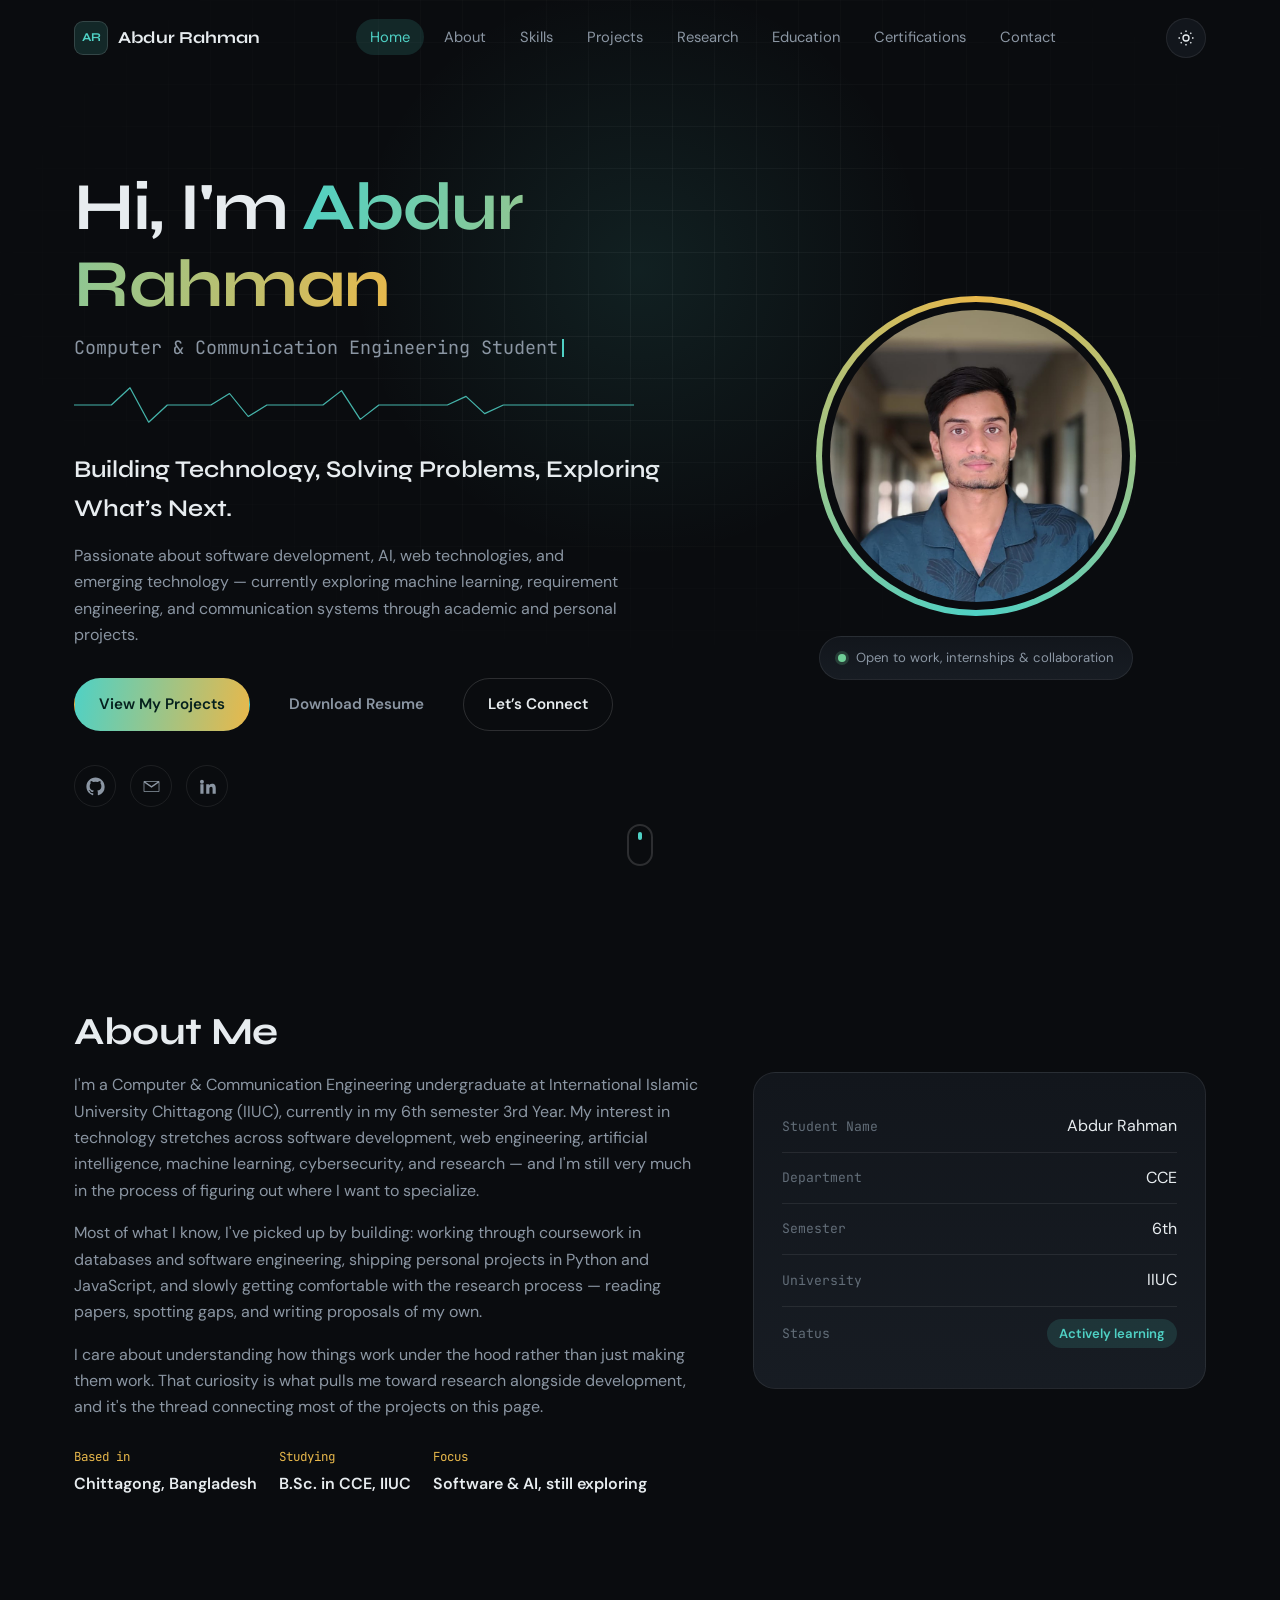
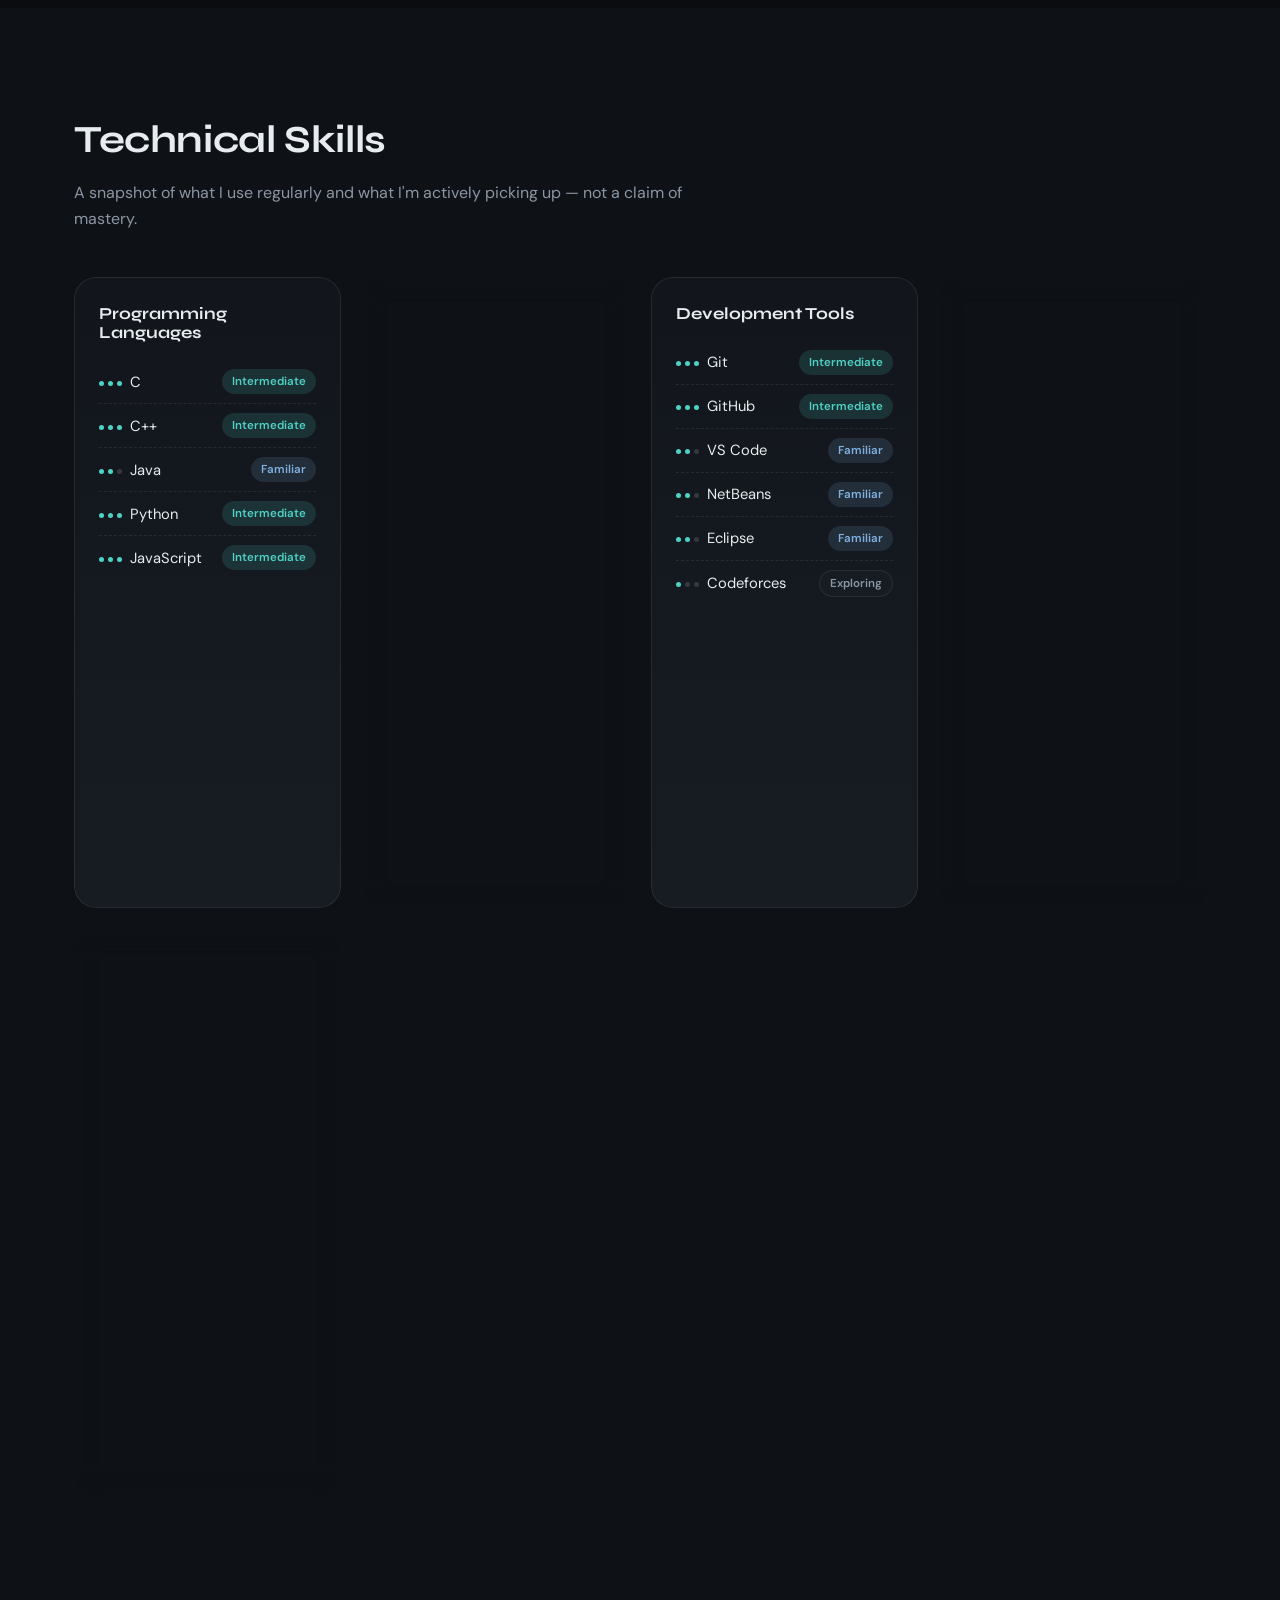
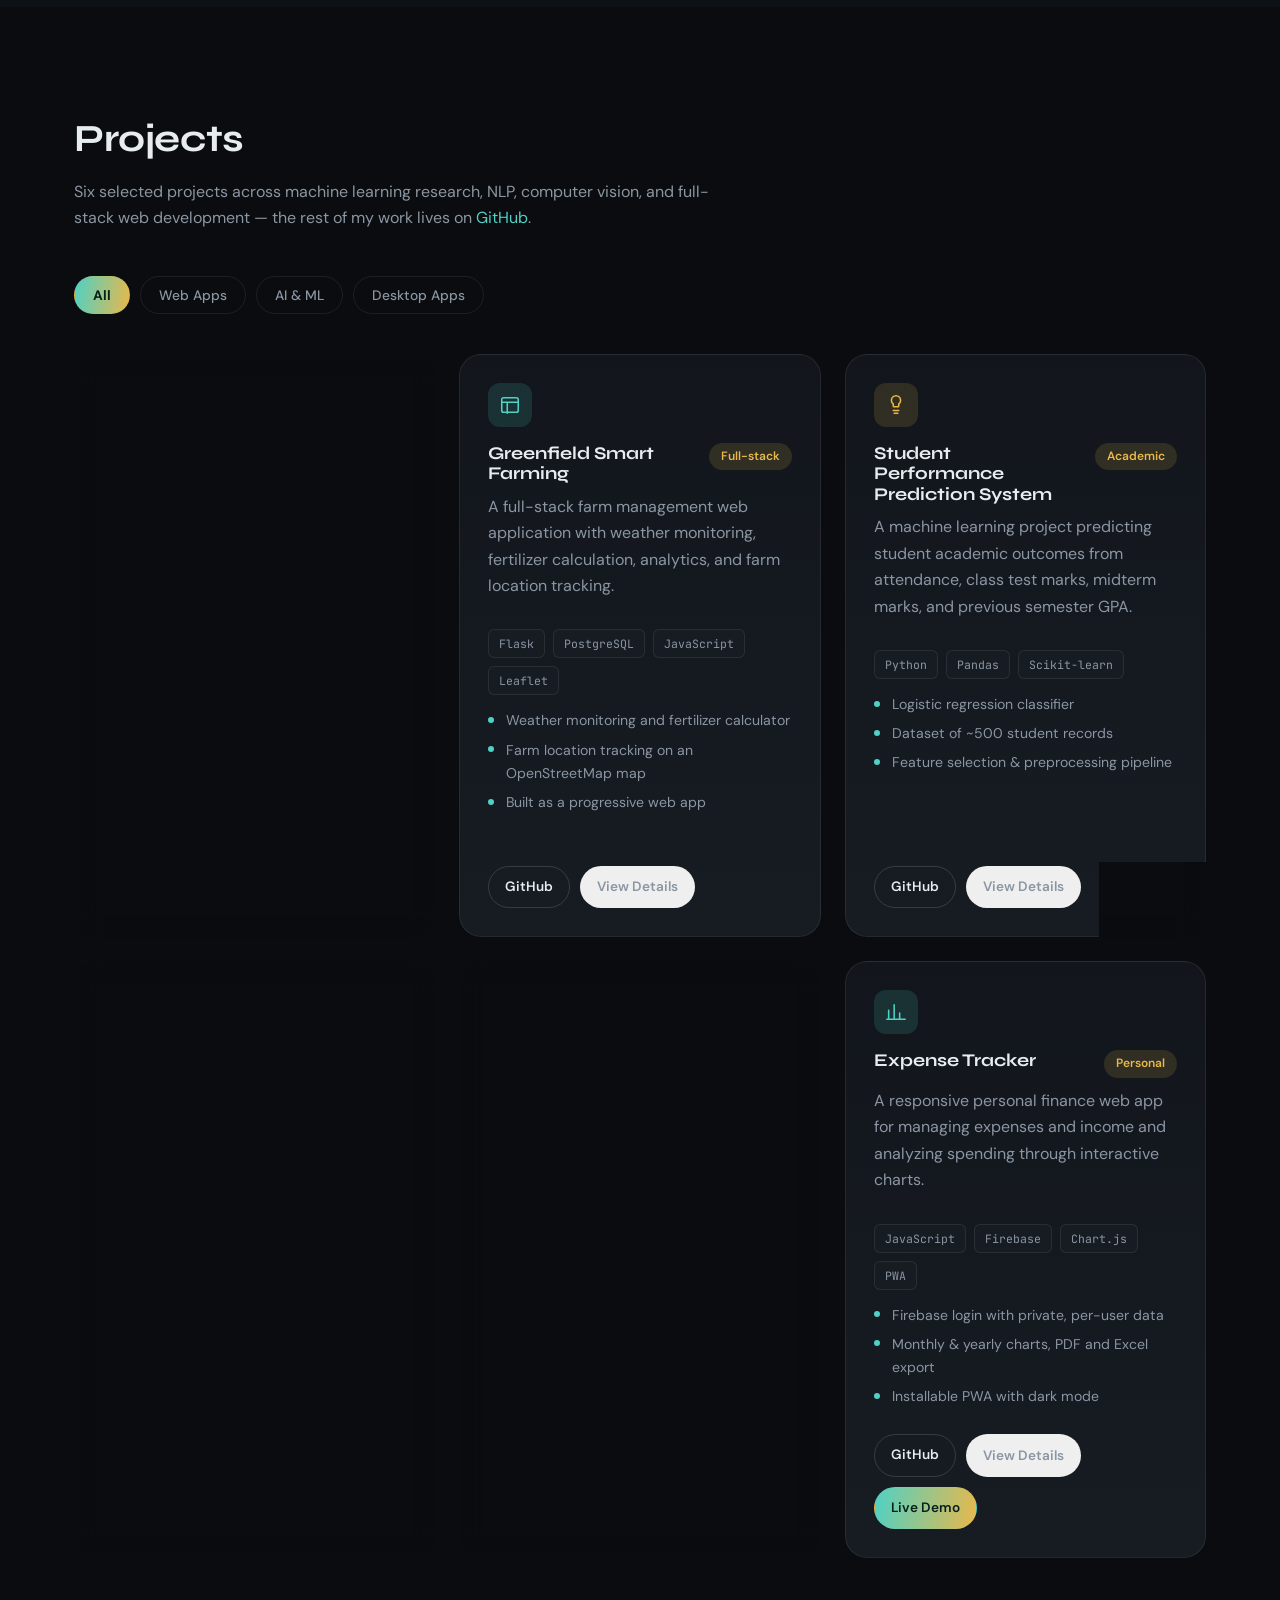
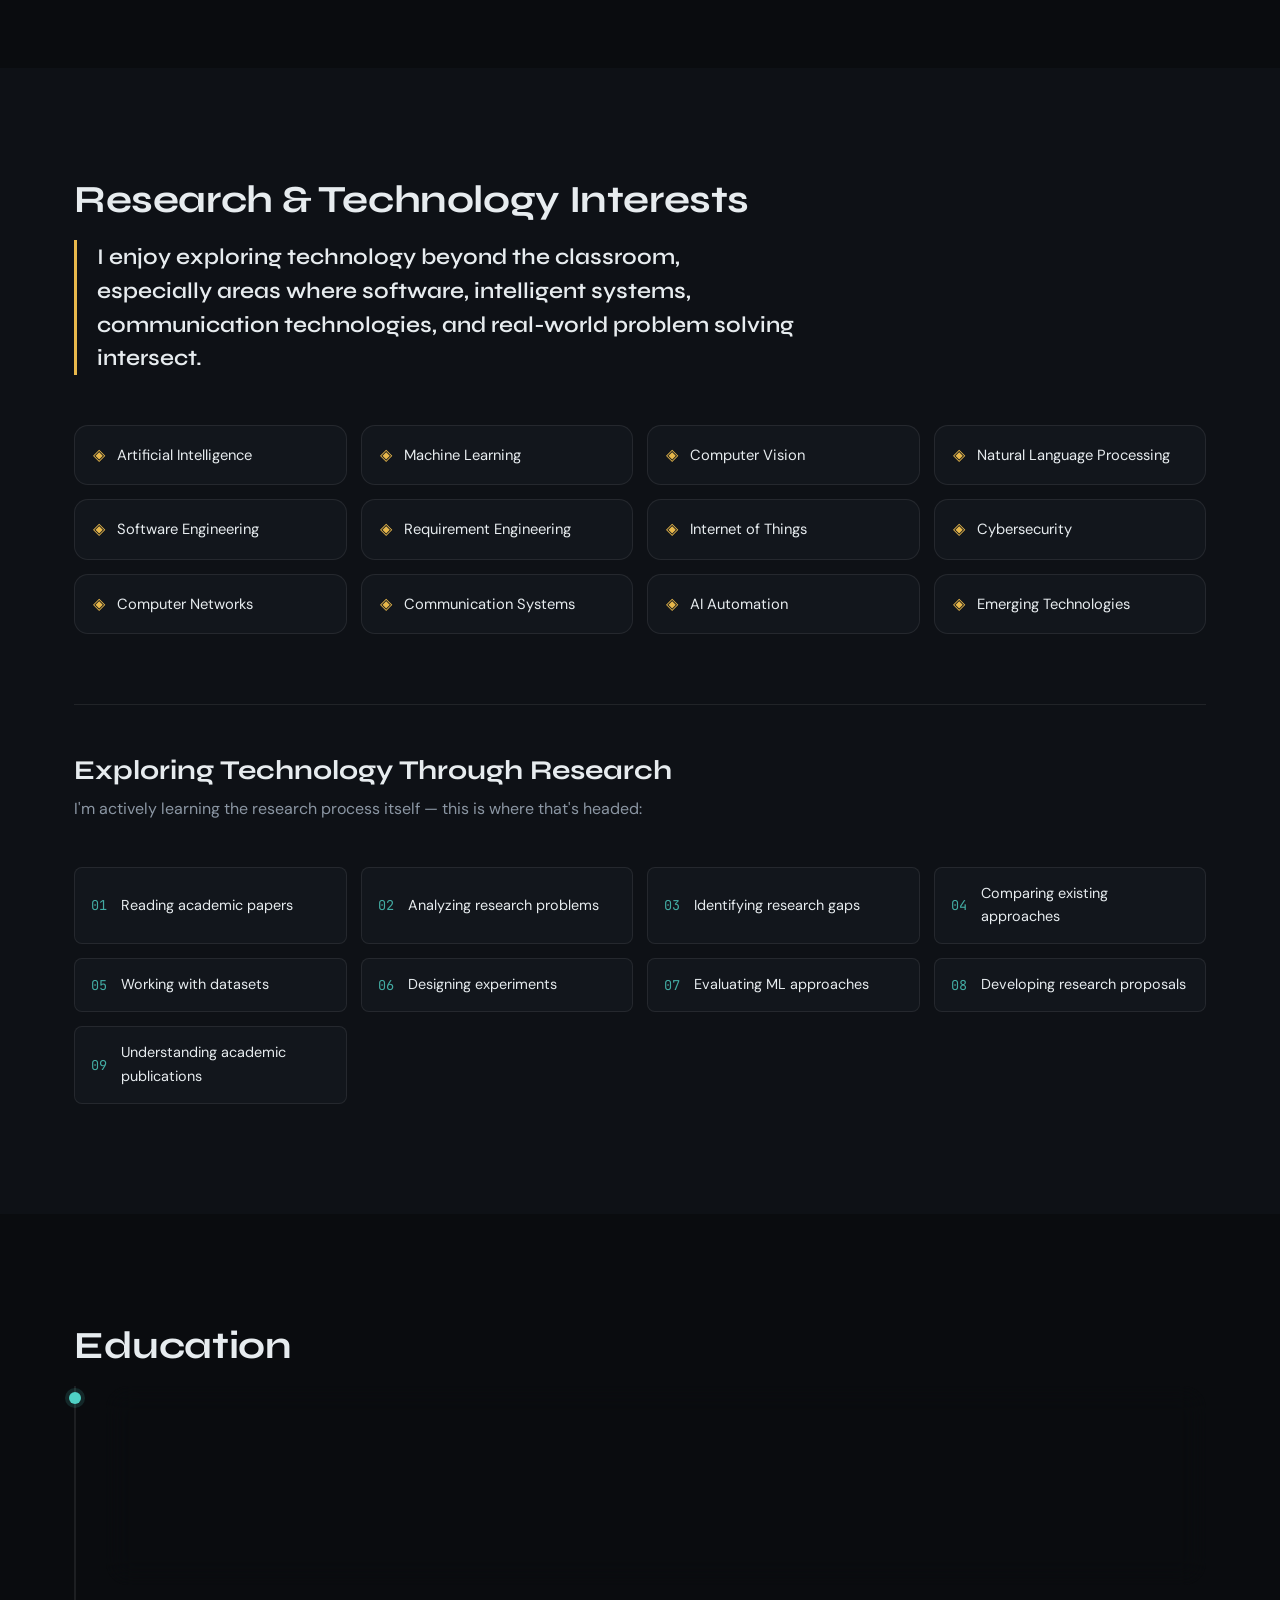
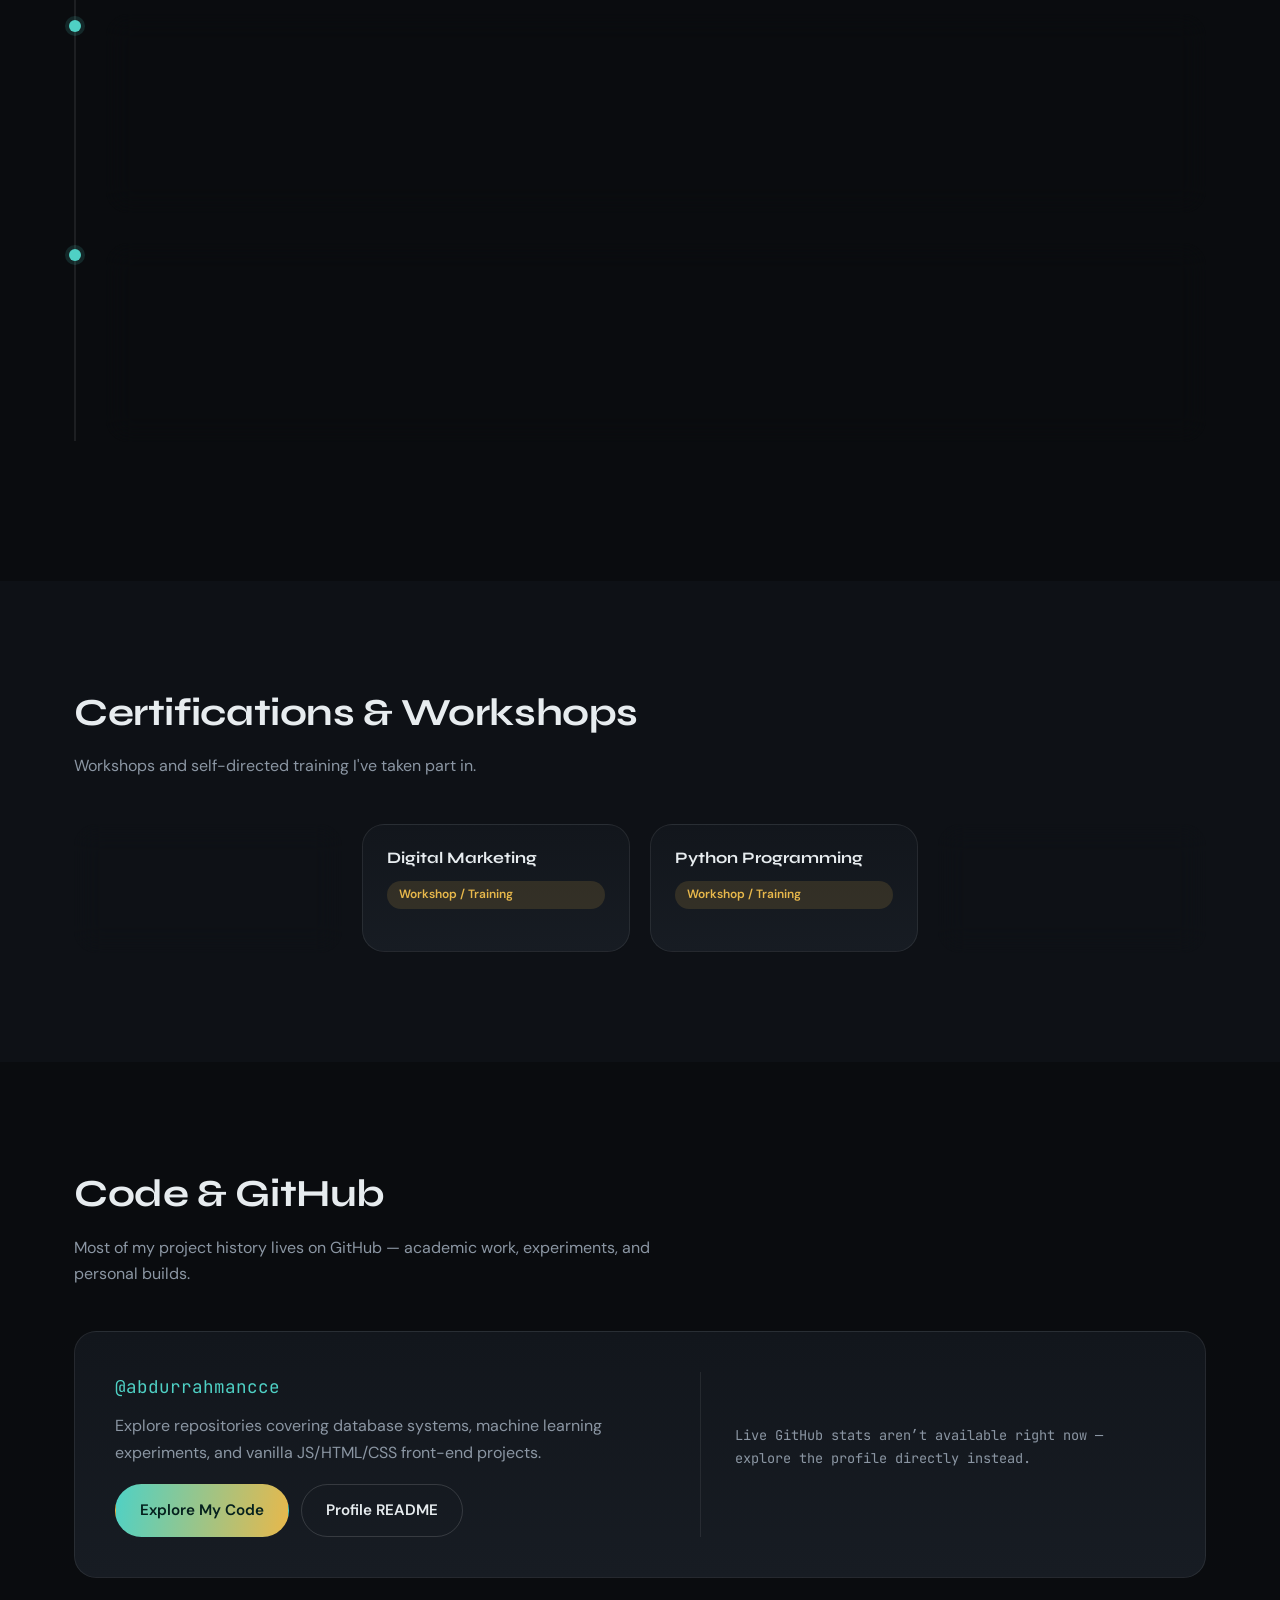
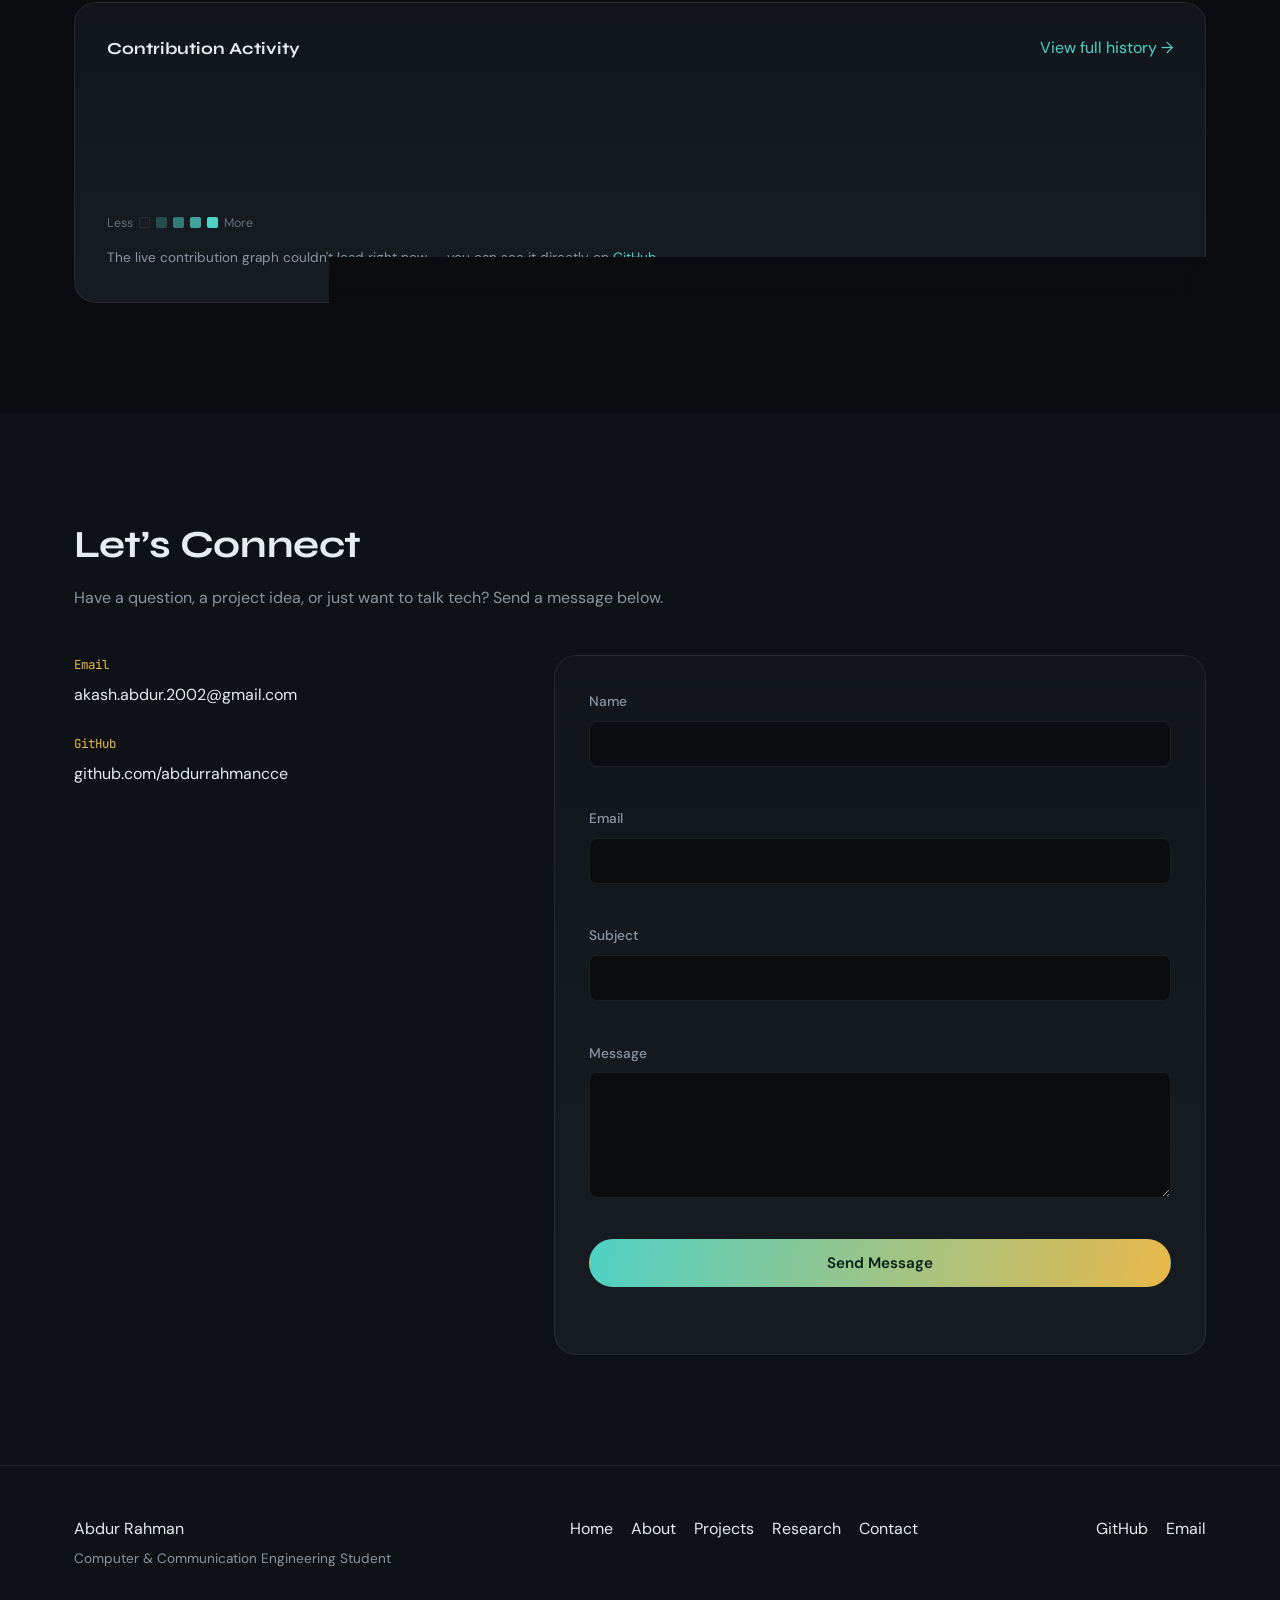
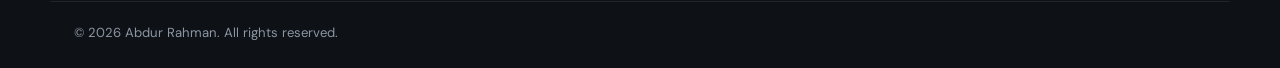
==== commit ba576898: "Remove university email from contact section" ====
--- a/index.html
+++ b/index.html
@@ -570,12 +570,8 @@
         <div class="contact-grid">
           <div class="contact-info">
             <div class="contact-info-item">
-              <span class="mono label">Personal</span>
+              <span class="mono label">Email</span>
               <a href="mailto:akash.abdur.2002@gmail.com">akash.abdur.2002@gmail.com</a>
-            </div>
-            <div class="contact-info-item">
-              <span class="mono label">Academic</span>
-              <a href="mailto:e241018@ugrad.iiuc.ac.bd">e241018@ugrad.iiuc.ac.bd</a>
             </div>
             <div class="contact-info-item">
               <span class="mono label">GitHub</span>
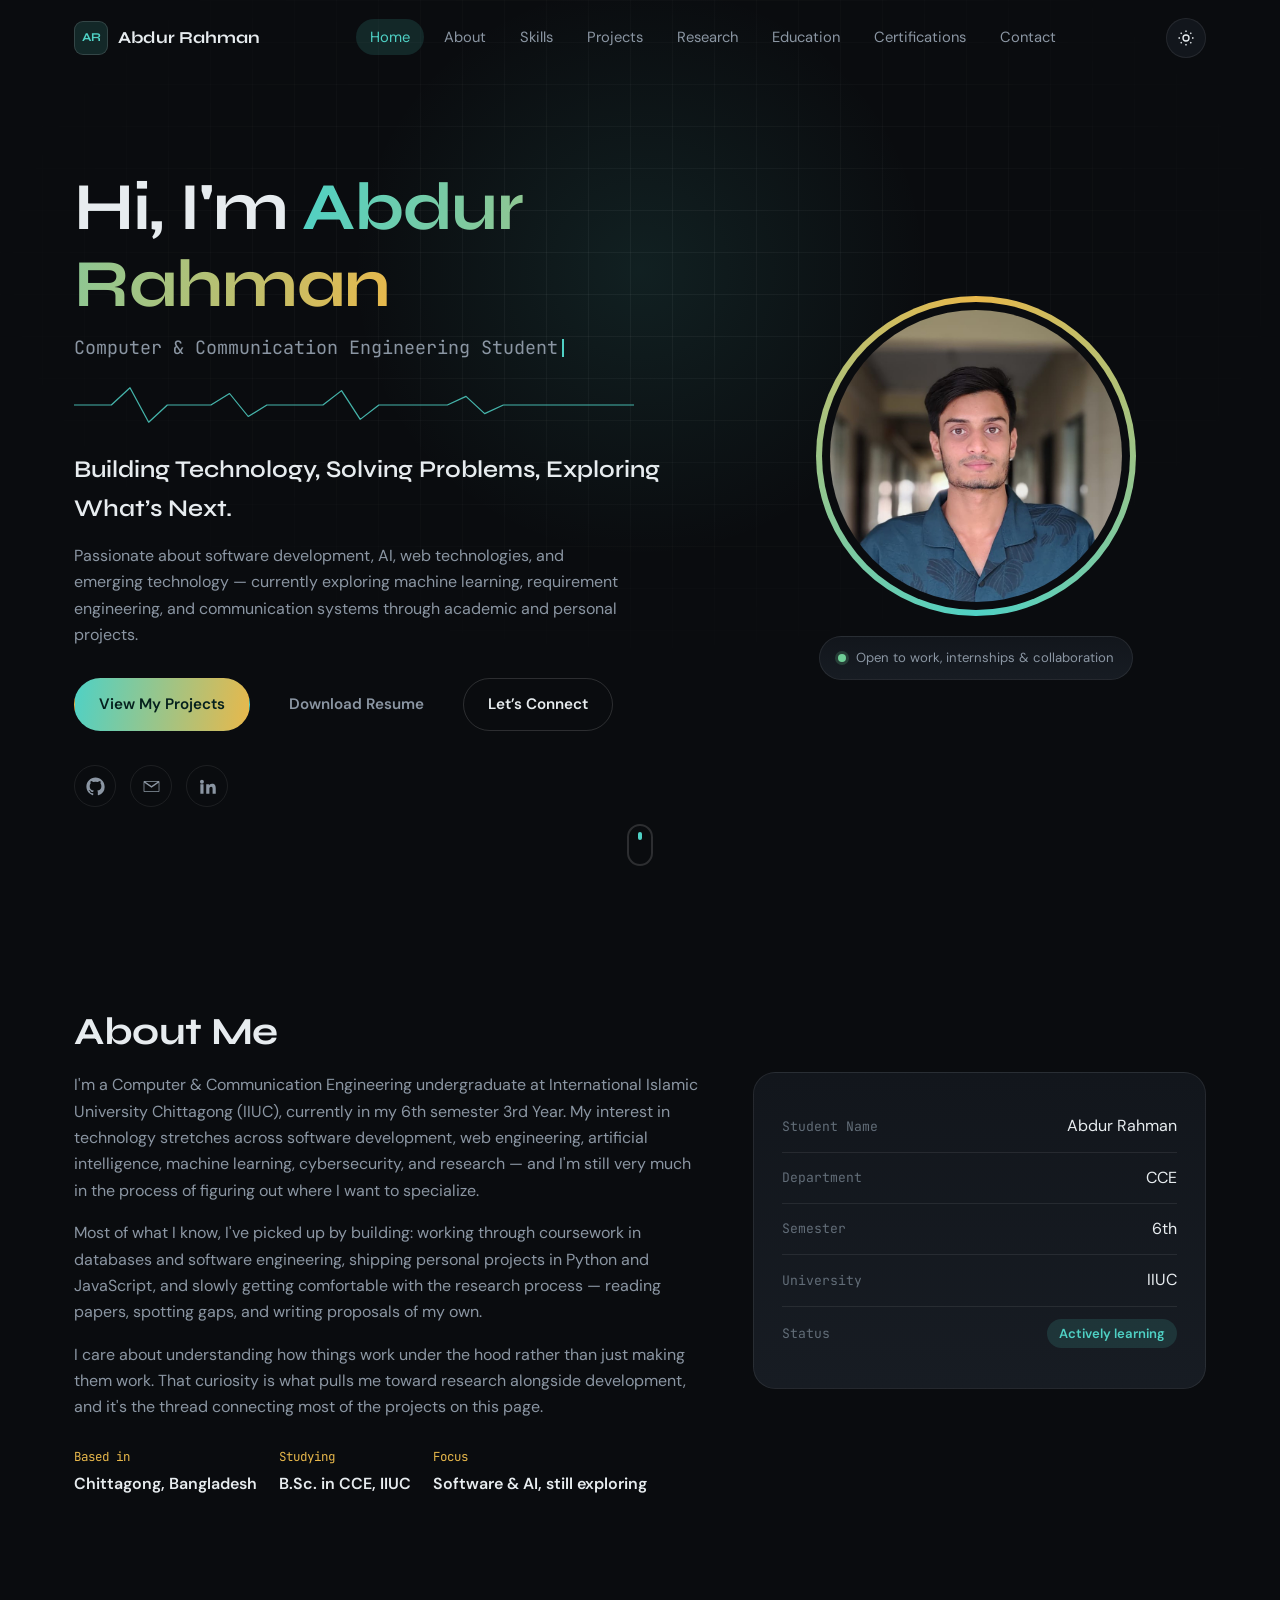
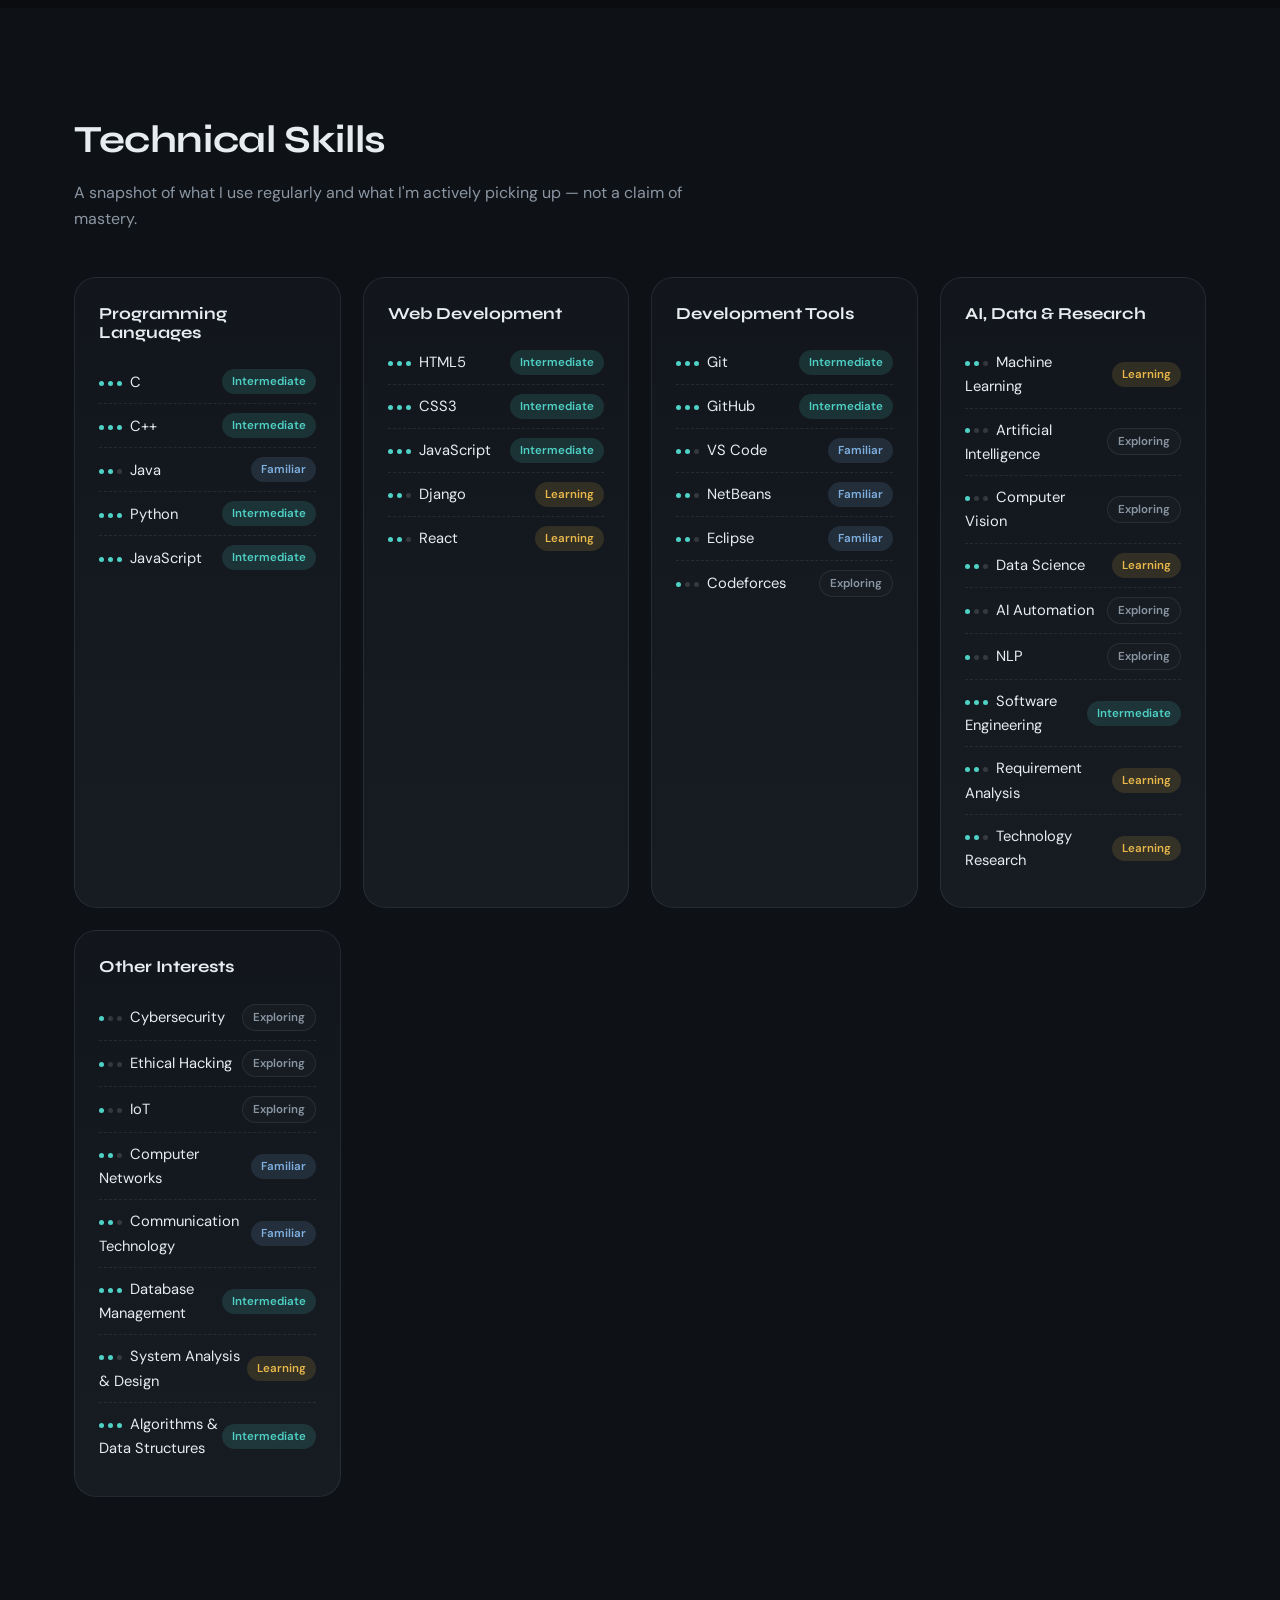
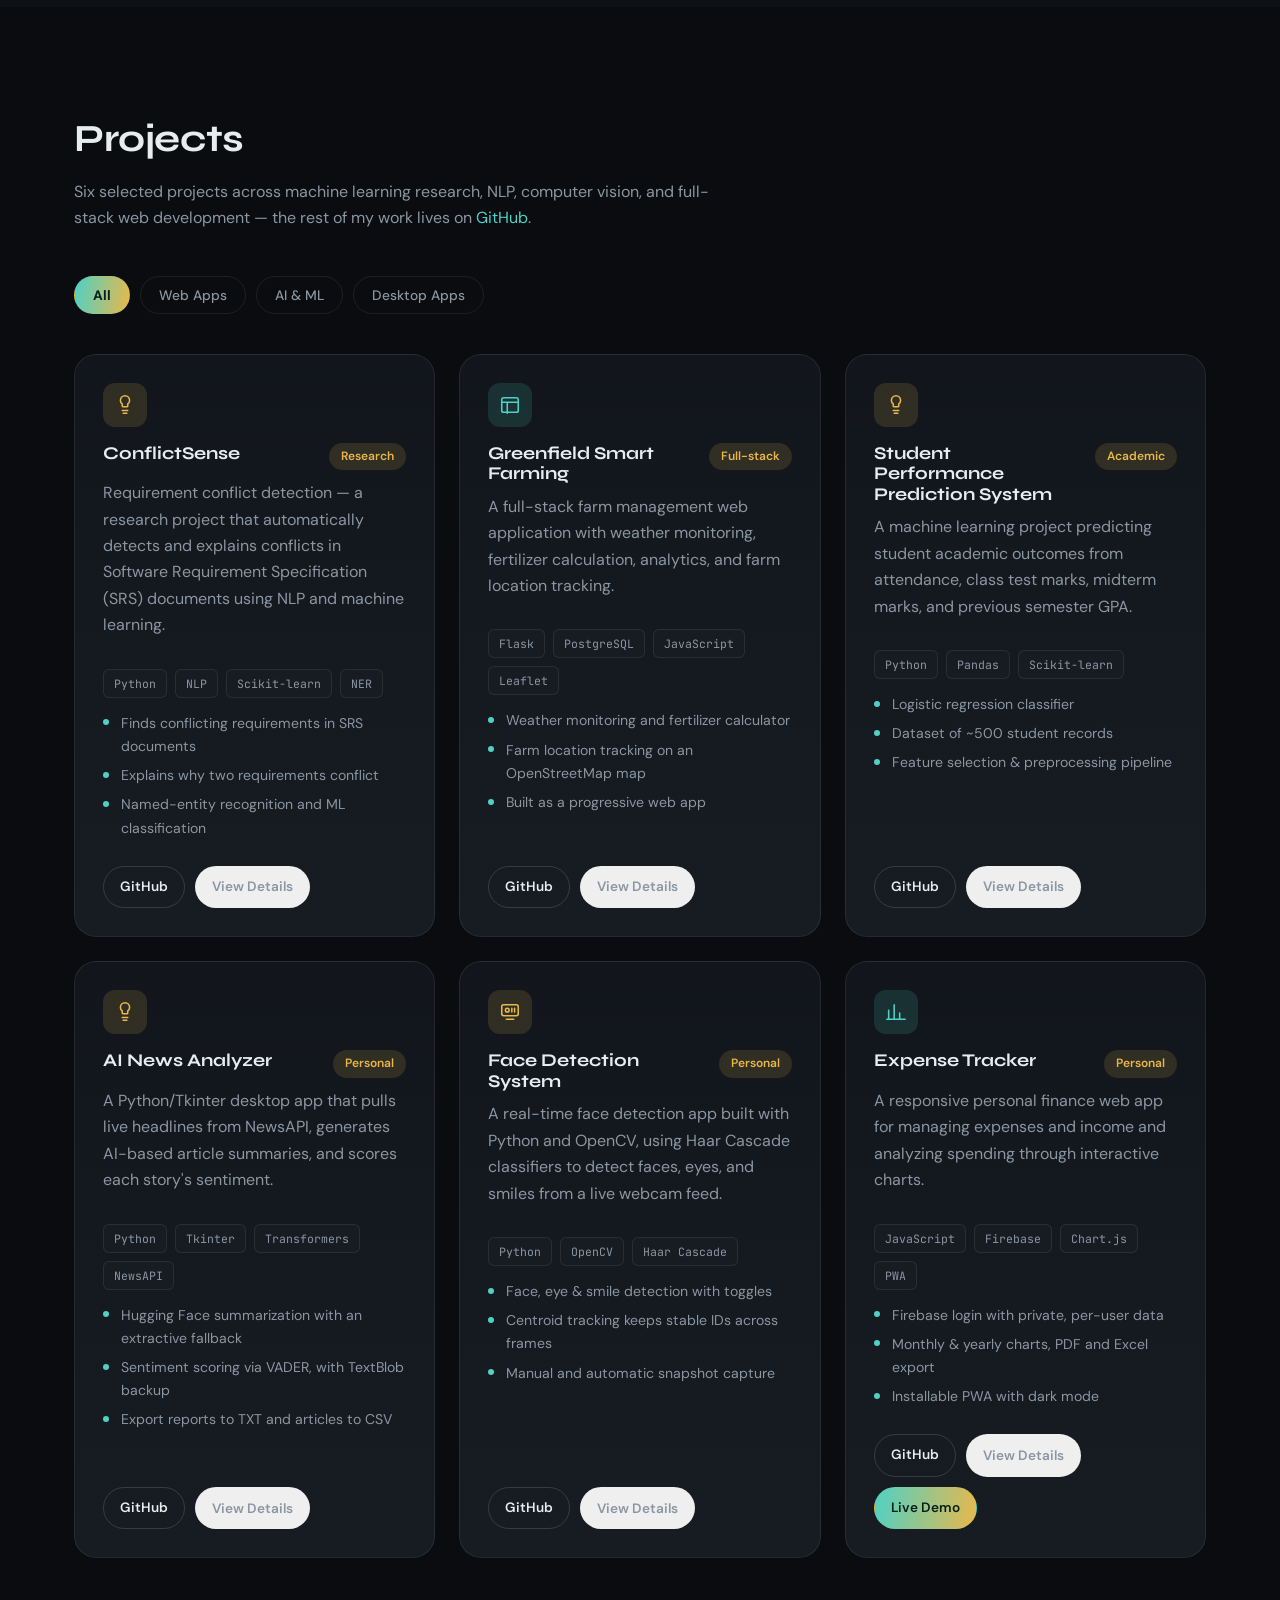
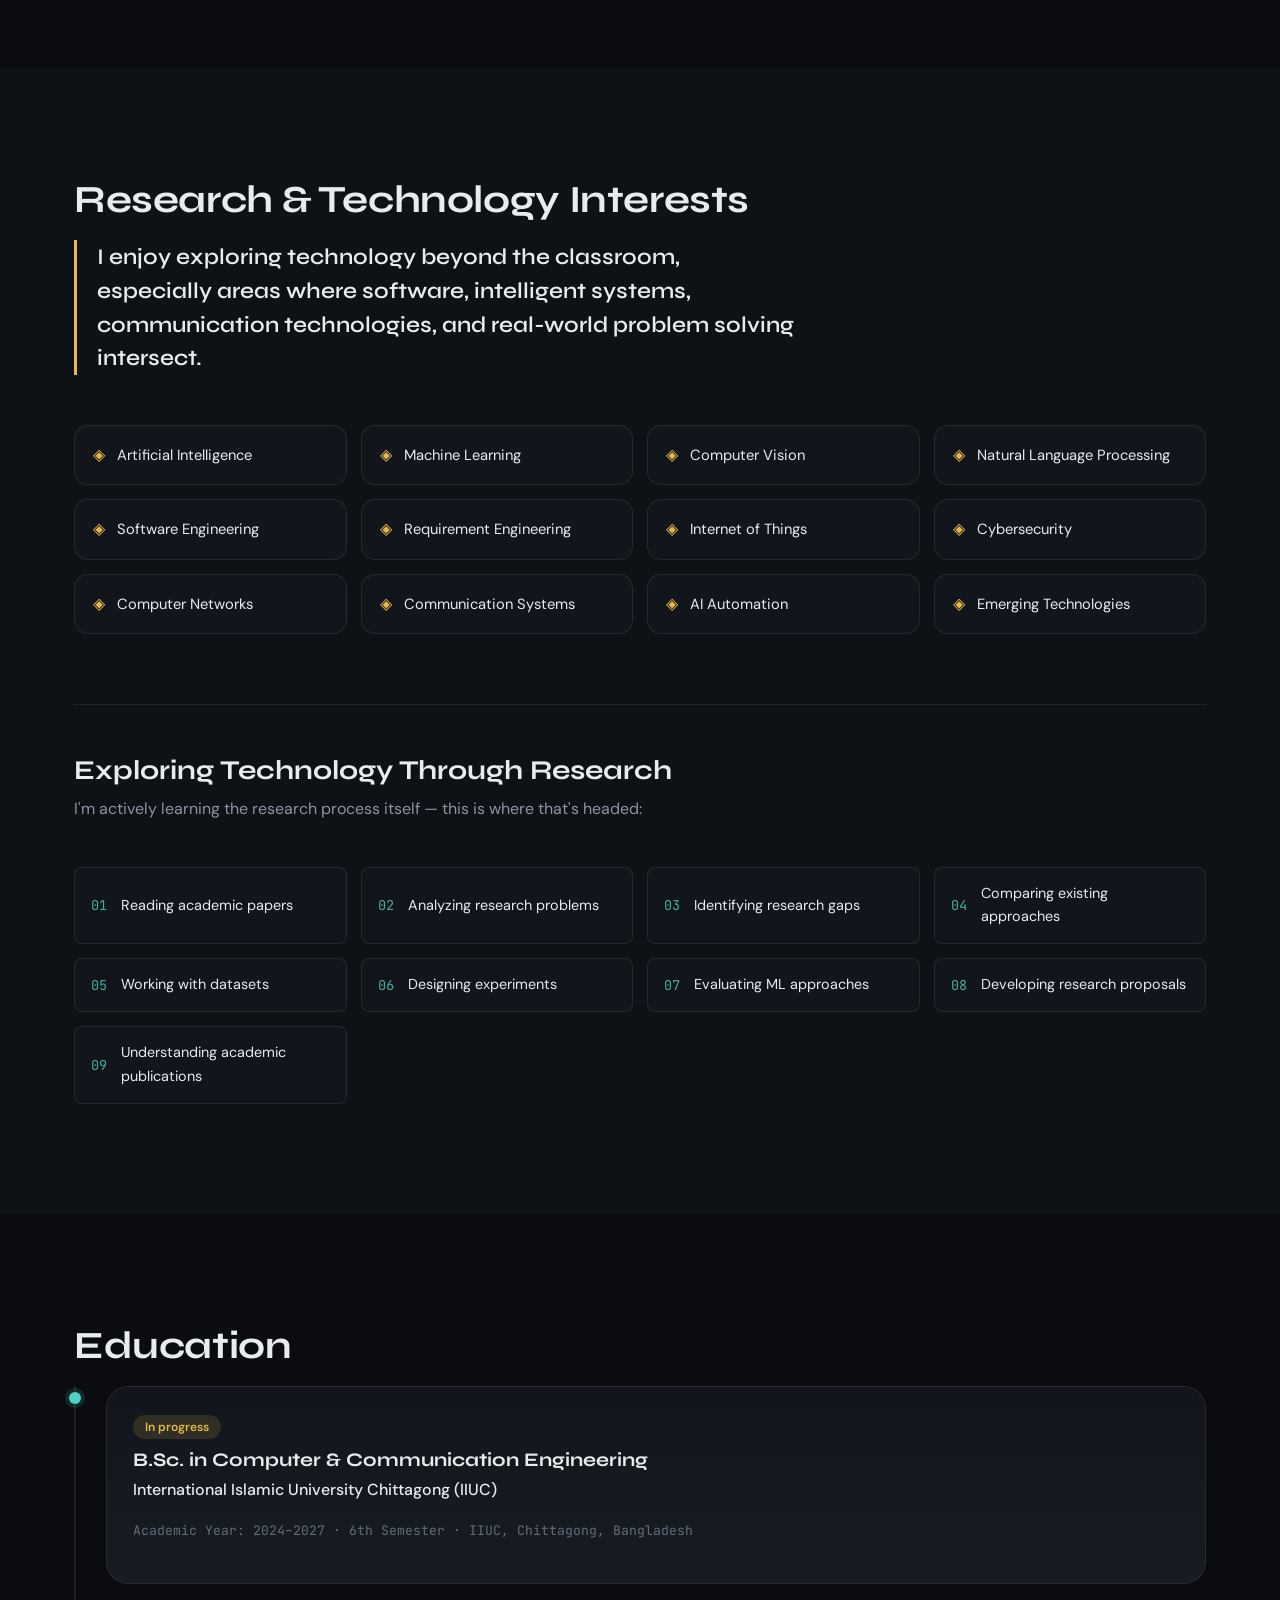
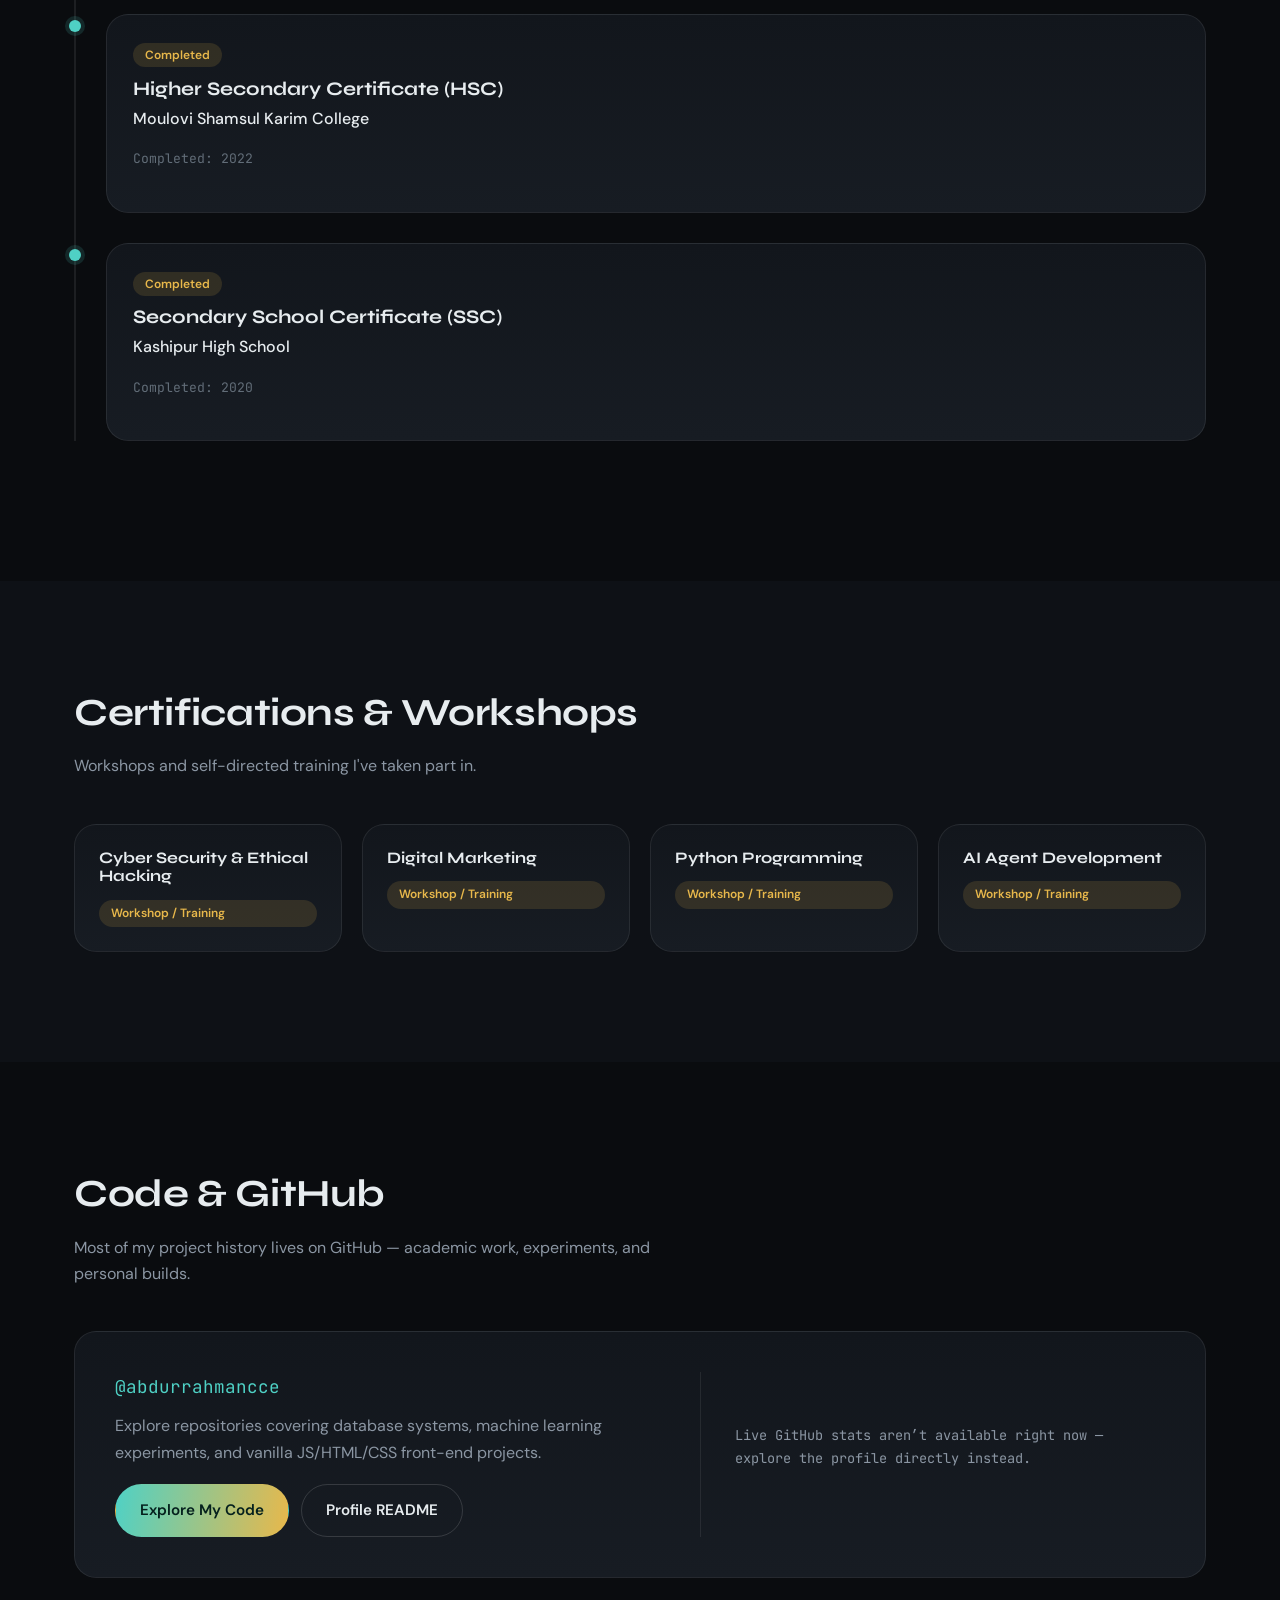
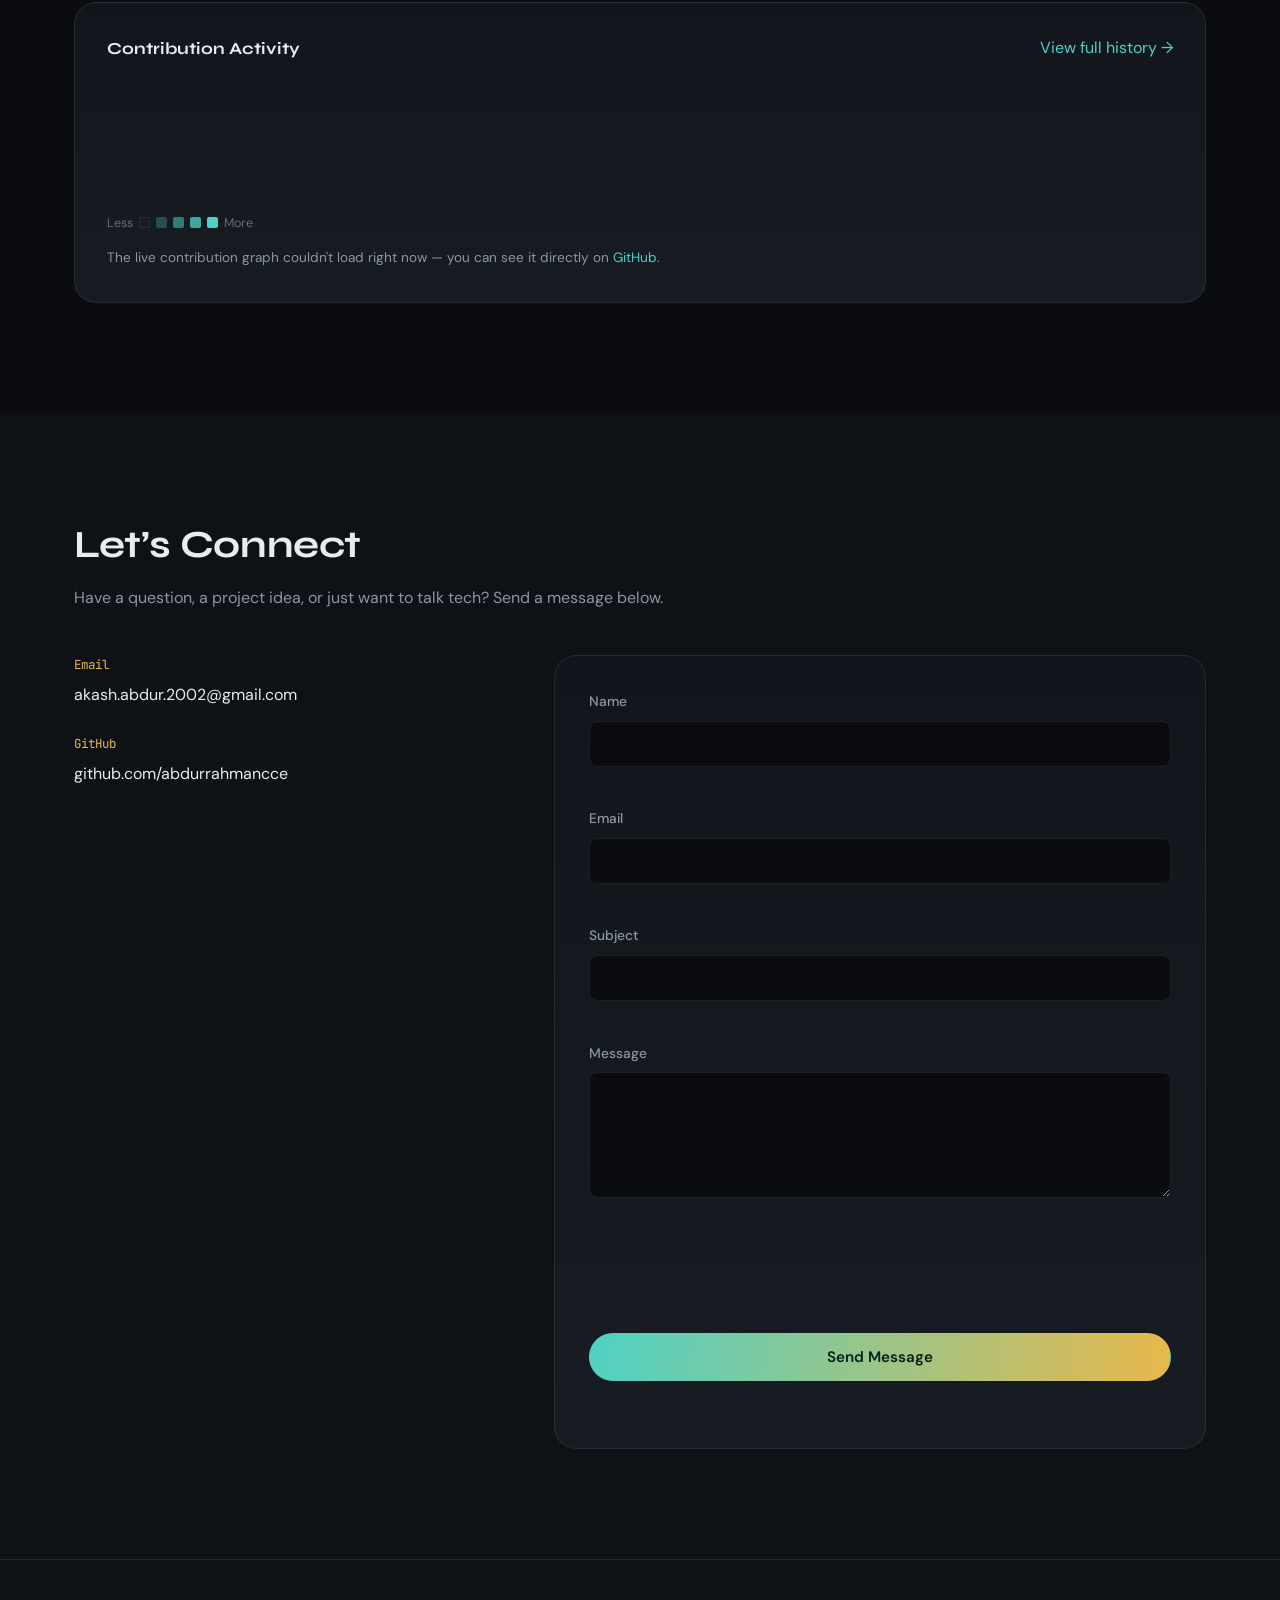
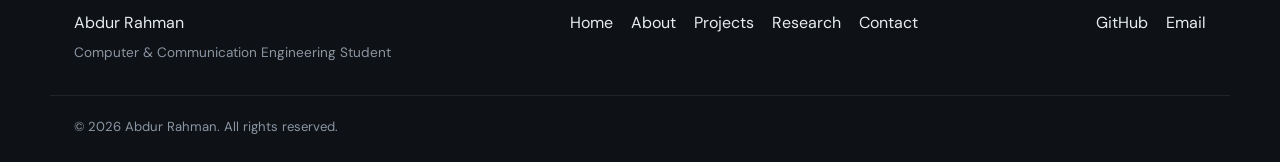
==== commit c9940b21: "Add hCaptcha to contact form" ====
--- a/index.html
+++ b/index.html
@@ -608,6 +608,7 @@
               <textarea id="message" name="message" rows="5" required aria-required="true"></textarea>
               <span class="form-error" id="messageError" role="alert"></span>
             </div>
+            <div class="h-captcha" data-captcha="true" data-theme="dark"></div>
             <button type="submit" class="btn btn-primary btn-block">Send Message</button>
             <p class="form-status" id="formStatus" role="status" aria-live="polite"></p>
           </form>
@@ -654,6 +655,7 @@
     </div>
   </div>
 
+  <script src="https://web3forms.com/client/script.js" async defer></script>
   <script src="script.js"></script>
 </body>
 </html>
--- a/style.css
+++ b/style.css
@@ -1801,4 +1801,17 @@
   .contact-form {
     padding: 24px;
   }
-}+}
+
+/* hCaptcha widget (contact form) */
+.h-captcha {
+  margin: 4px 0 16px;
+  max-width: 100%;
+  min-height: 78px;
+  overflow: hidden;
+}
+@media (max-width: 400px) {
+  .h-captcha {
+    zoom: 0.9;
+  }
+}
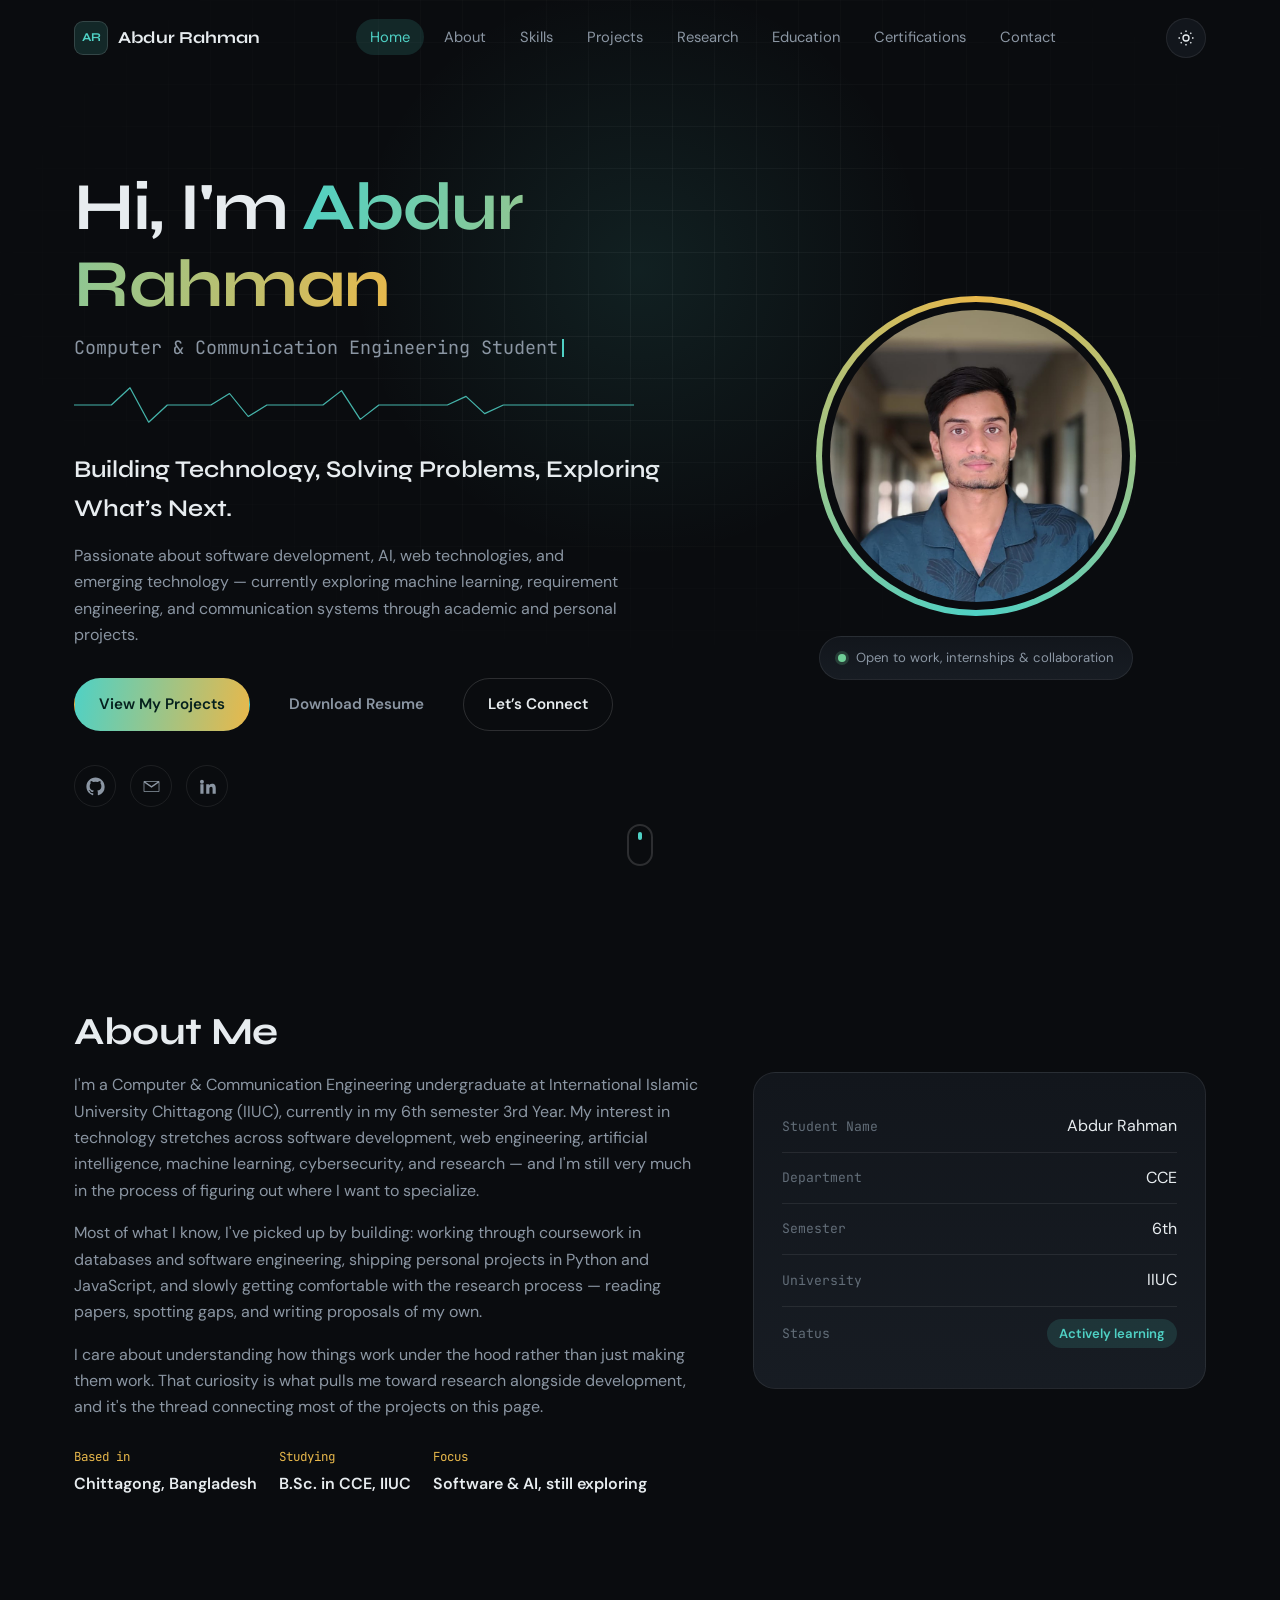
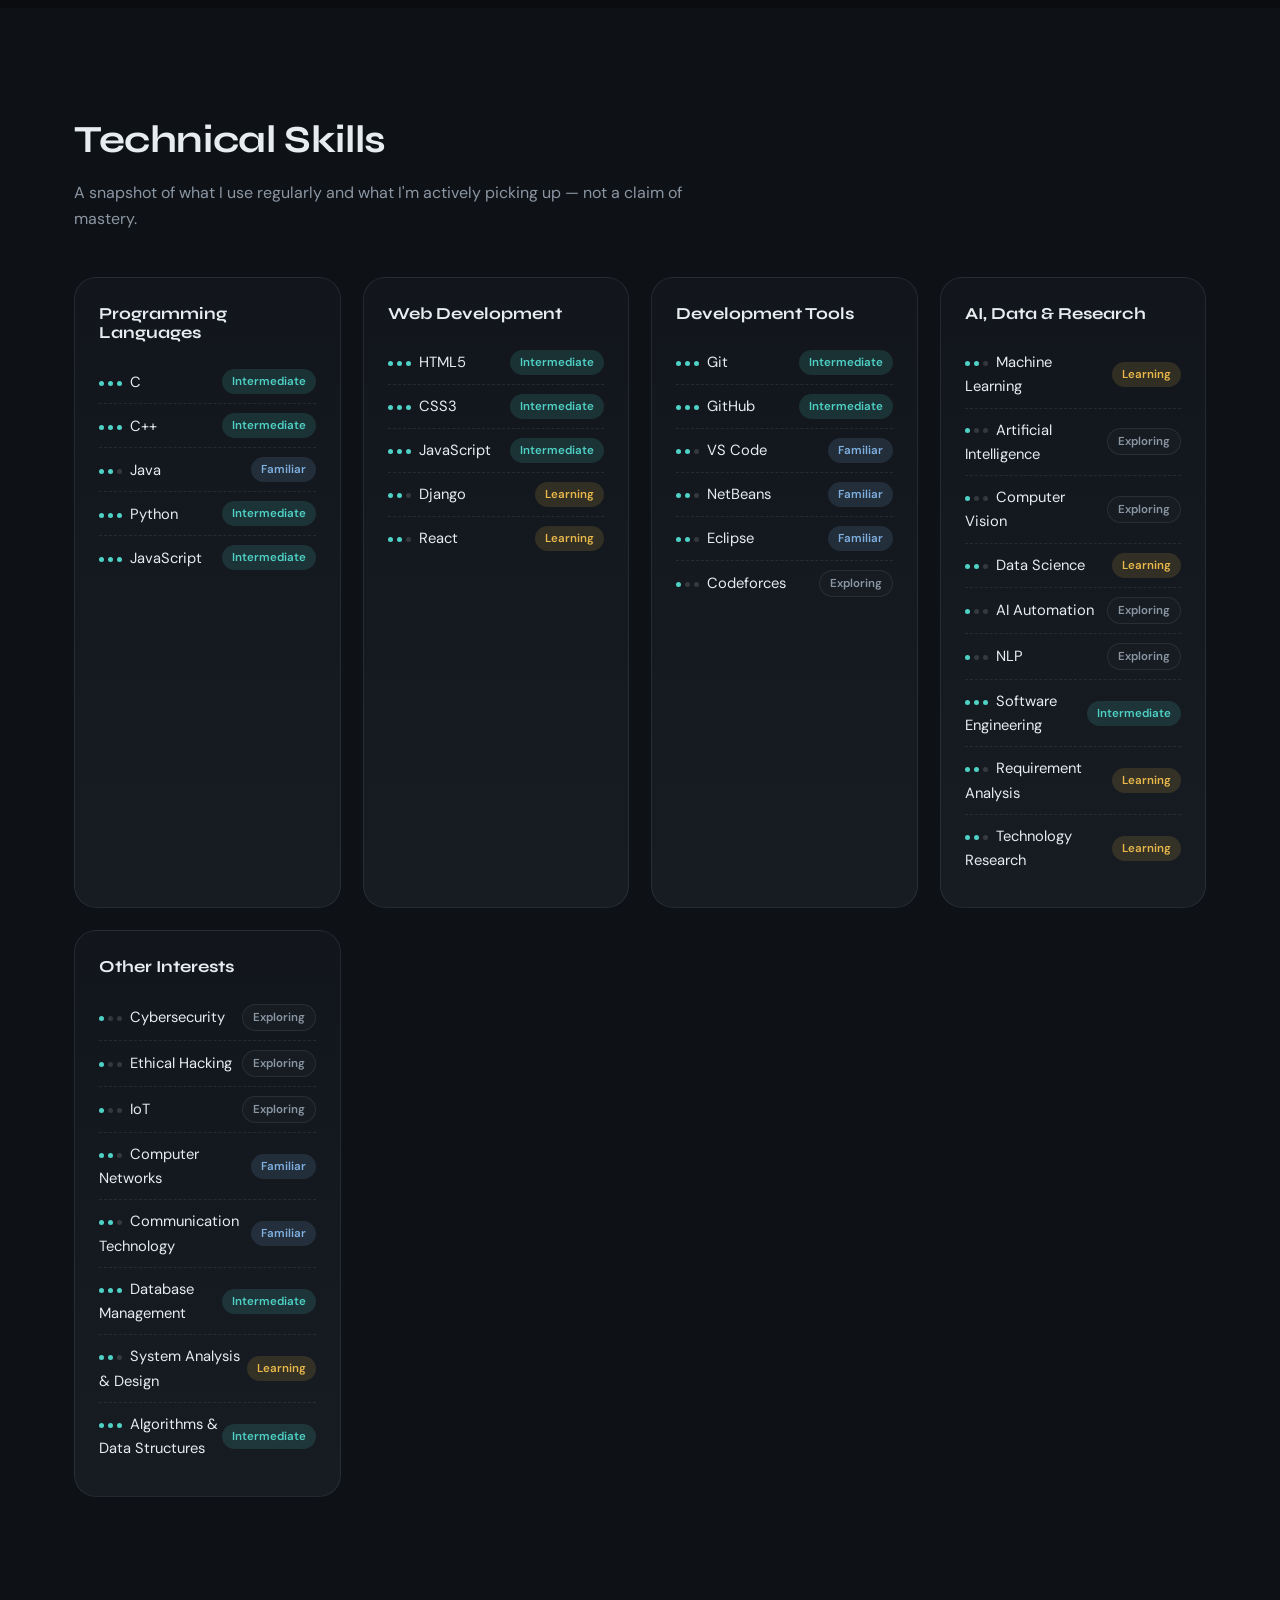
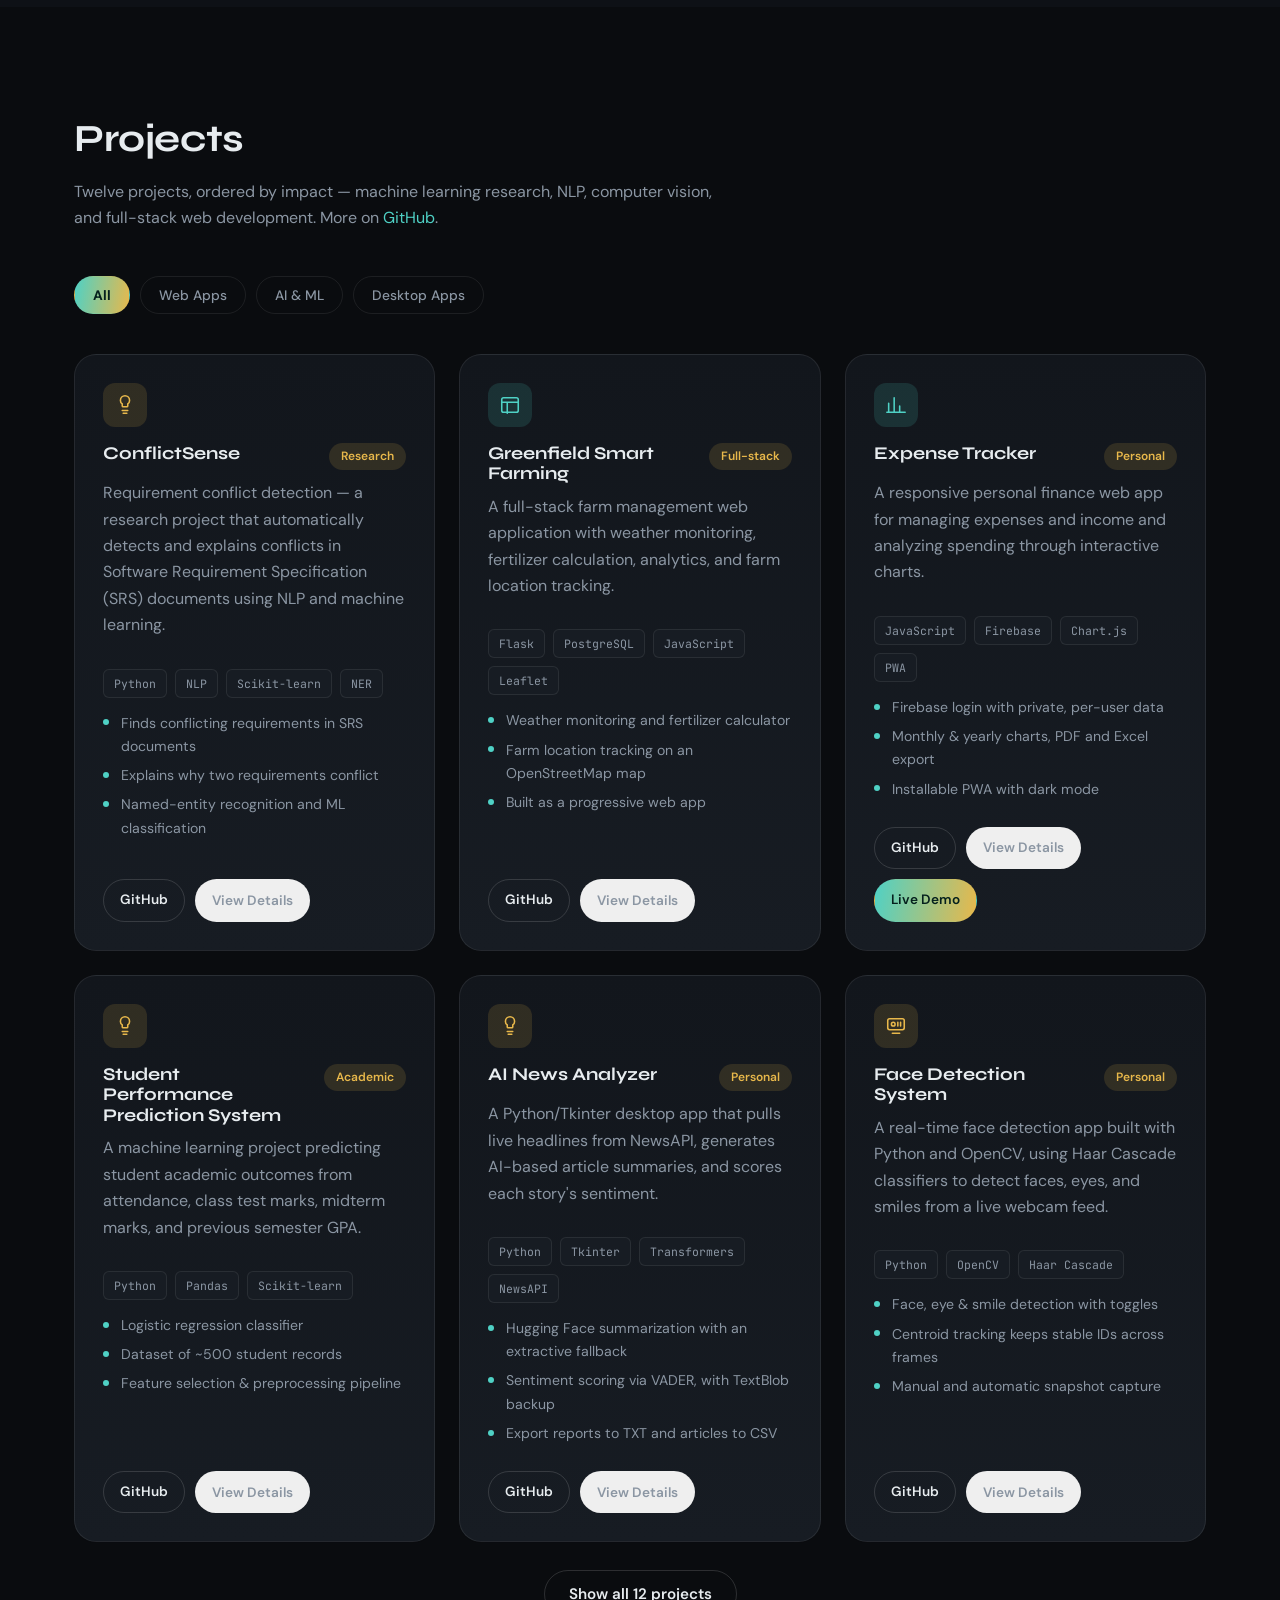
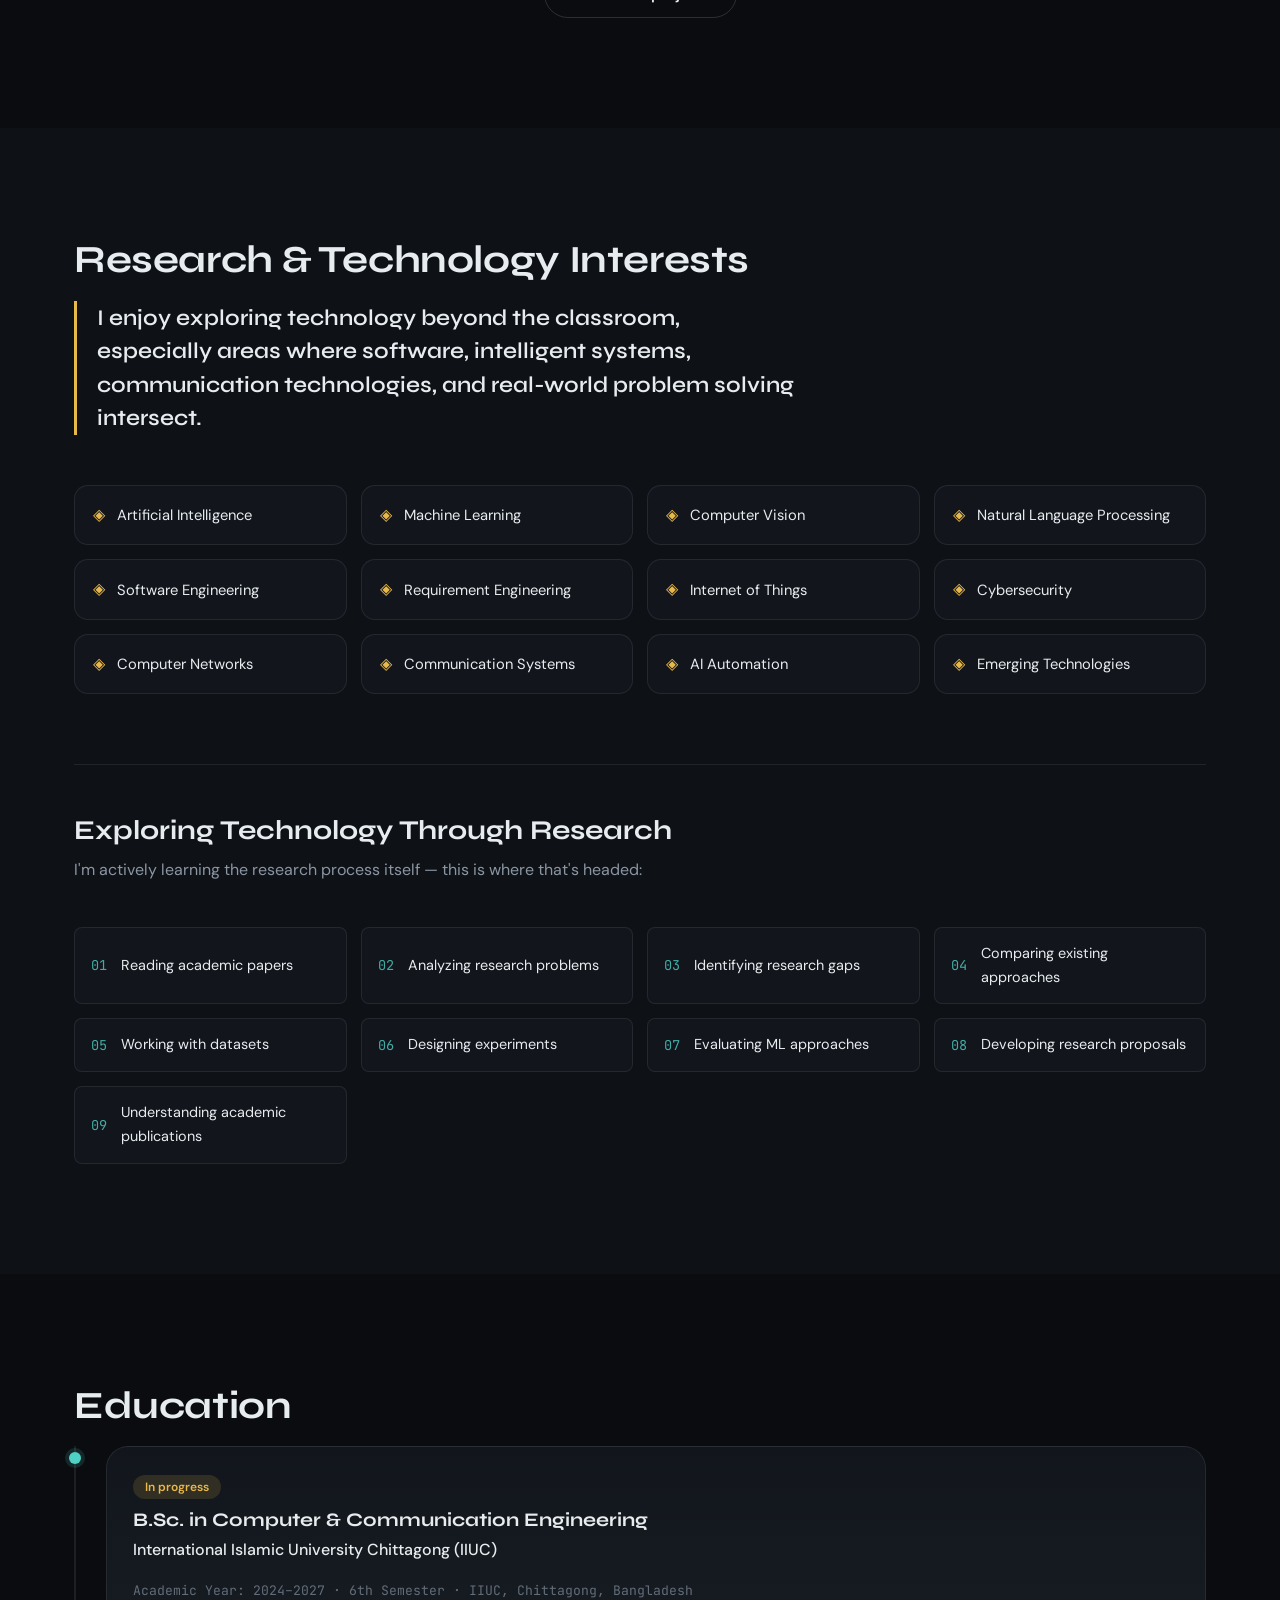
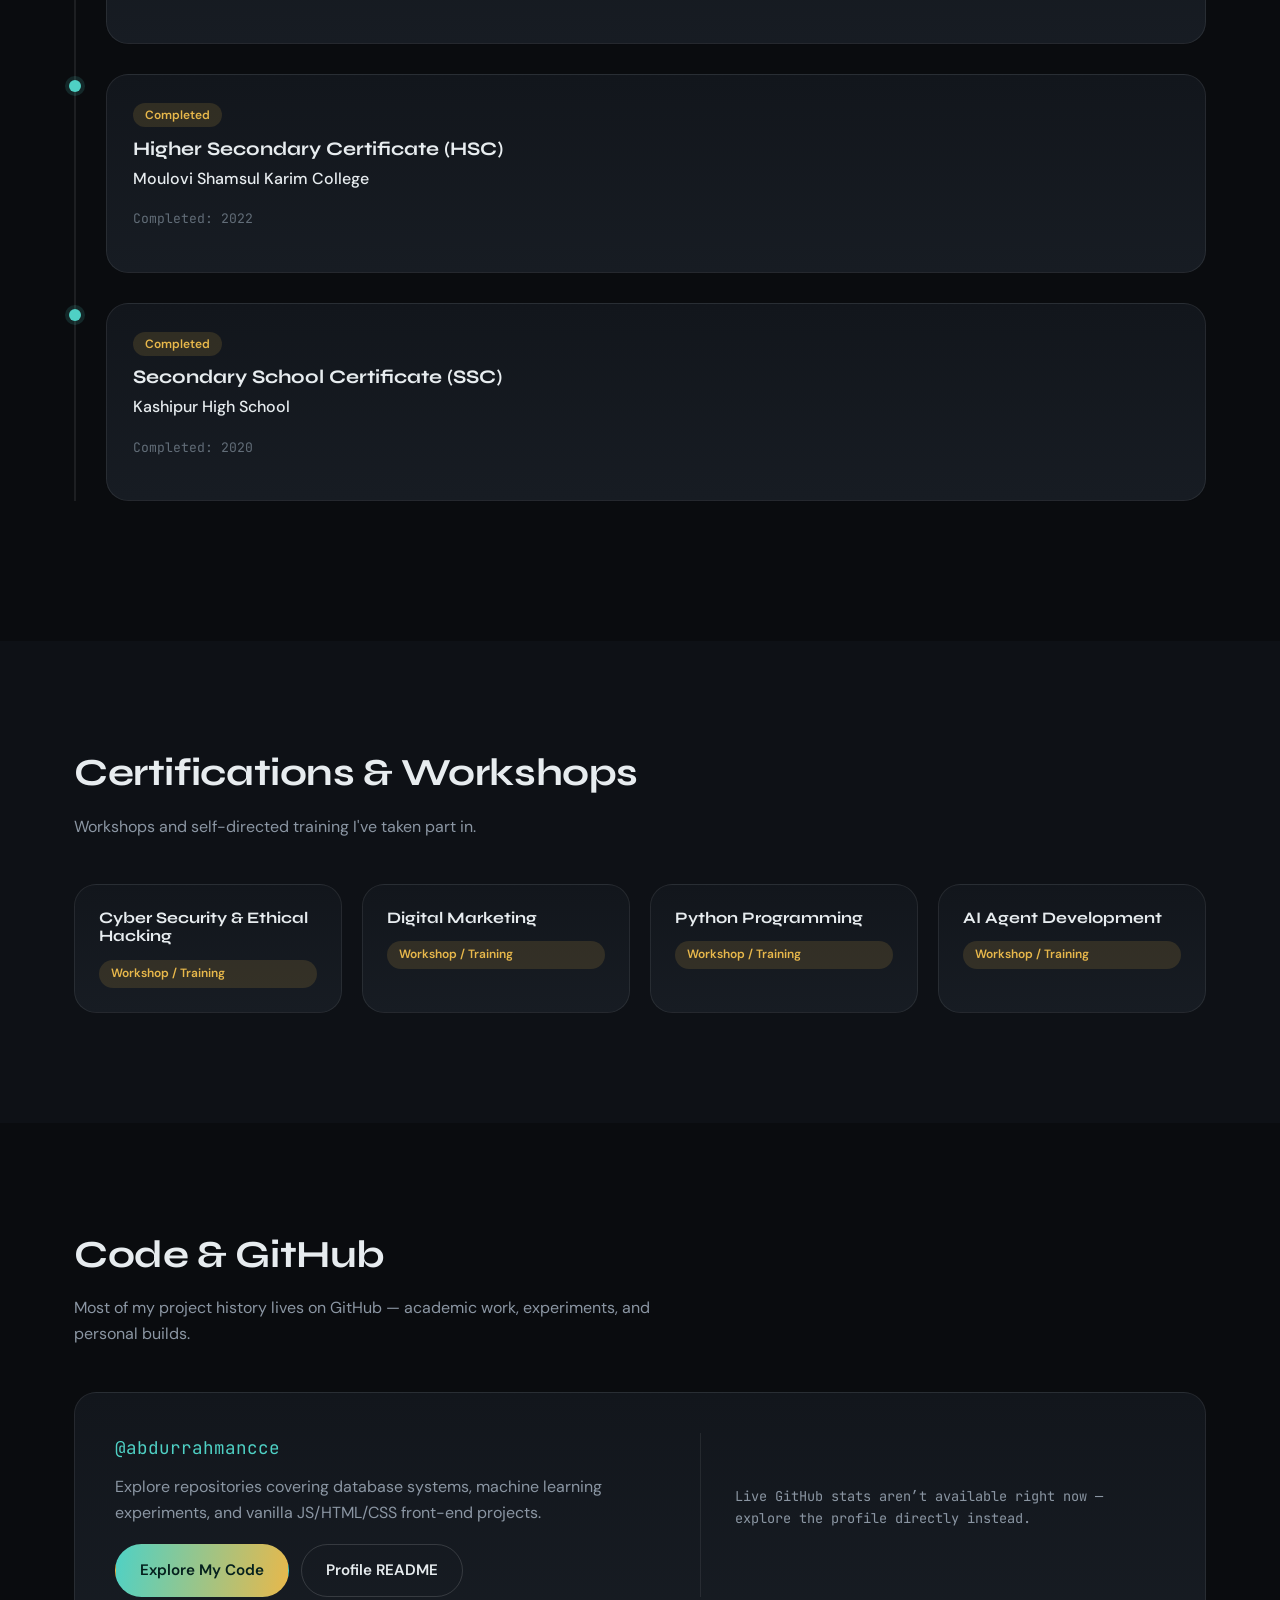
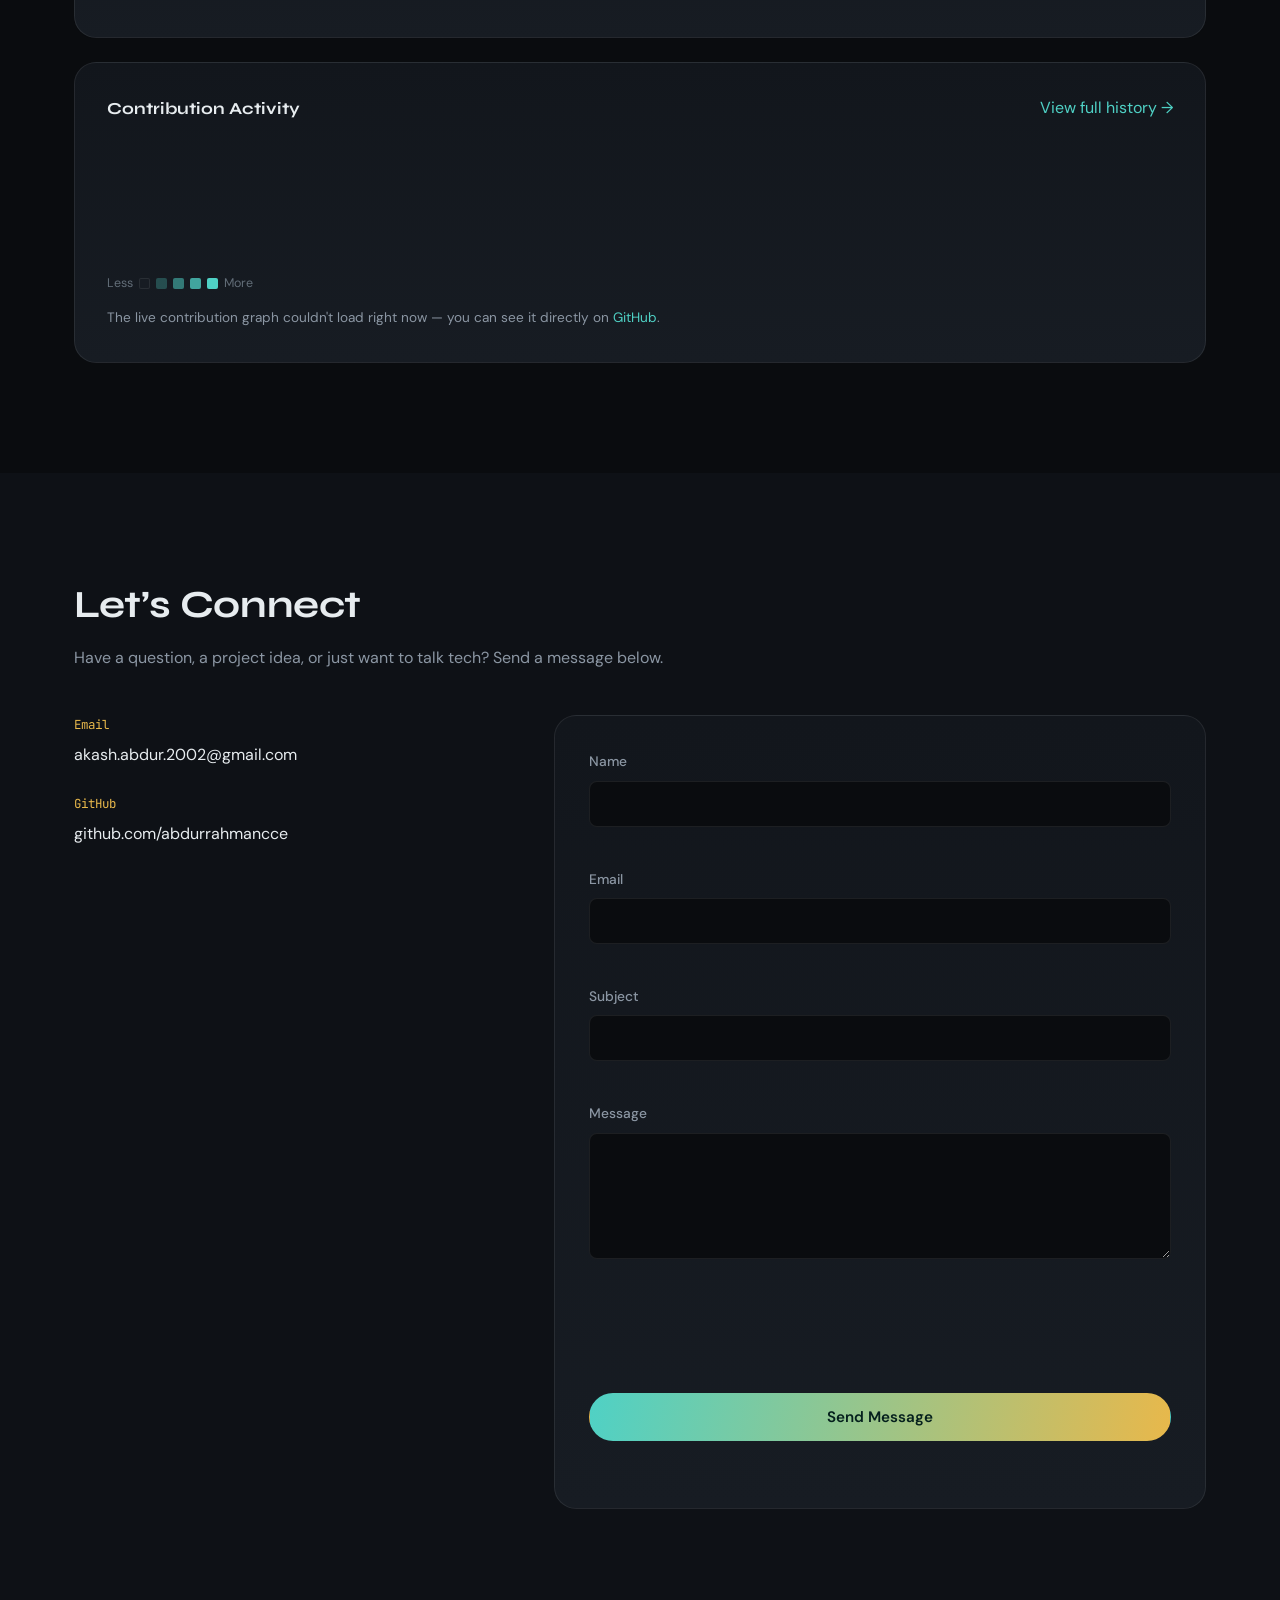
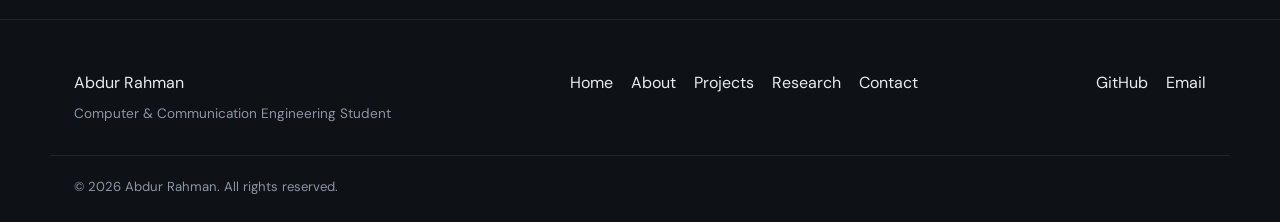
==== commit 4feed645: "Add 6 more projects, order by priority, show top 6 with toggle" ====
--- a/index.html
+++ b/index.html
@@ -262,7 +262,7 @@
     <section class="section" id="projects">
       <div class="container">
         <h2 class="section-title">Projects</h2>
-        <p class="section-sub">Six selected projects across machine learning research, NLP, computer vision, and full-stack web development &mdash; the rest of my work lives on <a href="https://github.com/abdurrahmancce?tab=repositories" target="_blank" rel="noopener noreferrer" class="inline-link">GitHub</a>.</p>
+        <p class="section-sub">Twelve projects, ordered by impact &mdash; machine learning research, NLP, computer vision, and full-stack web development. More on <a href="https://github.com/abdurrahmancce?tab=repositories" target="_blank" rel="noopener noreferrer" class="inline-link">GitHub</a>.</p>
 
         <div class="filter-bar" role="group" aria-label="Filter projects by category">
           <button class="filter-btn active" data-filter="all">All</button>
@@ -315,69 +315,6 @@
             </div>
           </article>
 
-          <article class="project-card glass reveal" data-category="ai academic">
-            <div class="project-icon icon-ai" aria-hidden="true"><svg viewBox="0 0 24 24"><path d="M12 2a5 5 0 0 0-5 5c0 1.6.8 3 2 3.87V13a1 1 0 0 0 1 1h4a1 1 0 0 0 1-1v-2.13c1.2-.87 2-2.27 2-3.87a5 5 0 0 0-5-5Z"/><path d="M9 18h6M10 21h4"/></svg></div>
-            <div class="project-card-head">
-              <h3>Student Performance Prediction System</h3>
-              <span class="tag tag-status">Academic</span>
-            </div>
-            <p>A machine learning project predicting student academic outcomes from attendance, class test marks, midterm marks, and previous semester GPA.</p>
-            <div class="project-tech">
-              <span class="badge mono">Python</span><span class="badge mono">Pandas</span><span class="badge mono">Scikit-learn</span>
-            </div>
-            <ul class="project-features">
-              <li>Logistic regression classifier</li>
-              <li>Dataset of ~500 student records</li>
-              <li>Feature selection &amp; preprocessing pipeline</li>
-            </ul>
-            <div class="project-actions">
-              <a href="https://github.com/abdurrahmancce/student-performance-prediction" target="_blank" rel="noopener noreferrer" class="btn btn-sm btn-outline">GitHub</a>
-              <button class="btn btn-sm btn-ghost project-details-btn" data-project="student">View Details</button>
-            </div>
-          </article>
-
-          <article class="project-card glass reveal" data-category="ai desktop">
-            <div class="project-icon icon-ai" aria-hidden="true"><svg viewBox="0 0 24 24"><path d="M12 2a5 5 0 0 0-5 5c0 1.6.8 3 2 3.87V13a1 1 0 0 0 1 1h4a1 1 0 0 0 1-1v-2.13c1.2-.87 2-2.27 2-3.87a5 5 0 0 0-5-5Z"/><path d="M9 18h6M10 21h4"/></svg></div>
-            <div class="project-card-head">
-              <h3>AI News Analyzer</h3>
-              <span class="tag tag-status">Personal</span>
-            </div>
-            <p>A Python/Tkinter desktop app that pulls live headlines from NewsAPI, generates AI-based article summaries, and scores each story's sentiment.</p>
-            <div class="project-tech">
-              <span class="badge mono">Python</span><span class="badge mono">Tkinter</span><span class="badge mono">Transformers</span><span class="badge mono">NewsAPI</span>
-            </div>
-            <ul class="project-features">
-              <li>Hugging Face summarization with an extractive fallback</li>
-              <li>Sentiment scoring via VADER, with TextBlob backup</li>
-              <li>Export reports to TXT and articles to CSV</li>
-            </ul>
-            <div class="project-actions">
-              <a href="https://github.com/abdurrahmancce/AI-News-Analyzer" target="_blank" rel="noopener noreferrer" class="btn btn-sm btn-outline">GitHub</a>
-              <button class="btn btn-sm btn-ghost project-details-btn" data-project="newsanalyzer">View Details</button>
-            </div>
-          </article>
-
-          <article class="project-card glass reveal" data-category="ai desktop">
-            <div class="project-icon icon-ai" aria-hidden="true"><svg viewBox="0 0 24 24"><rect x="3" y="4" width="18" height="12" rx="2"/><circle cx="9" cy="10" r="2"/><path d="M14 8v4M17 8v4"/><path d="M8 20h8"/></svg></div>
-            <div class="project-card-head">
-              <h3>Face Detection System</h3>
-              <span class="tag tag-status">Personal</span>
-            </div>
-            <p>A real-time face detection app built with Python and OpenCV, using Haar Cascade classifiers to detect faces, eyes, and smiles from a live webcam feed.</p>
-            <div class="project-tech">
-              <span class="badge mono">Python</span><span class="badge mono">OpenCV</span><span class="badge mono">Haar Cascade</span>
-            </div>
-            <ul class="project-features">
-              <li>Face, eye &amp; smile detection with toggles</li>
-              <li>Centroid tracking keeps stable IDs across frames</li>
-              <li>Manual and automatic snapshot capture</li>
-            </ul>
-            <div class="project-actions">
-              <a href="https://github.com/abdurrahmancce/face-detection-system" target="_blank" rel="noopener noreferrer" class="btn btn-sm btn-outline">GitHub</a>
-              <button class="btn btn-sm btn-ghost project-details-btn" data-project="face">View Details</button>
-            </div>
-          </article>
-
           <article class="project-card glass reveal" data-category="web">
             <div class="project-icon icon-web" aria-hidden="true"><svg viewBox="0 0 24 24"><path d="M4 20V10M10 20V4M16 20v-7M22 20H2"/></svg></div>
             <div class="project-card-head">
@@ -401,7 +338,198 @@
             </div>
           </article>
 
-        </div>
+          <article class="project-card glass reveal" data-category="ai academic">
+            <div class="project-icon icon-ai" aria-hidden="true"><svg viewBox="0 0 24 24"><path d="M12 2a5 5 0 0 0-5 5c0 1.6.8 3 2 3.87V13a1 1 0 0 0 1 1h4a1 1 0 0 0 1-1v-2.13c1.2-.87 2-2.27 2-3.87a5 5 0 0 0-5-5Z"/><path d="M9 18h6M10 21h4"/></svg></div>
+            <div class="project-card-head">
+              <h3>Student Performance Prediction System</h3>
+              <span class="tag tag-status">Academic</span>
+            </div>
+            <p>A machine learning project predicting student academic outcomes from attendance, class test marks, midterm marks, and previous semester GPA.</p>
+            <div class="project-tech">
+              <span class="badge mono">Python</span><span class="badge mono">Pandas</span><span class="badge mono">Scikit-learn</span>
+            </div>
+            <ul class="project-features">
+              <li>Logistic regression classifier</li>
+              <li>Dataset of ~500 student records</li>
+              <li>Feature selection &amp; preprocessing pipeline</li>
+            </ul>
+            <div class="project-actions">
+              <a href="https://github.com/abdurrahmancce/student-performance-prediction" target="_blank" rel="noopener noreferrer" class="btn btn-sm btn-outline">GitHub</a>
+              <button class="btn btn-sm btn-ghost project-details-btn" data-project="student">View Details</button>
+            </div>
+          </article>
+
+          <article class="project-card glass reveal" data-category="ai desktop">
+            <div class="project-icon icon-ai" aria-hidden="true"><svg viewBox="0 0 24 24"><path d="M12 2a5 5 0 0 0-5 5c0 1.6.8 3 2 3.87V13a1 1 0 0 0 1 1h4a1 1 0 0 0 1-1v-2.13c1.2-.87 2-2.27 2-3.87a5 5 0 0 0-5-5Z"/><path d="M9 18h6M10 21h4"/></svg></div>
+            <div class="project-card-head">
+              <h3>AI News Analyzer</h3>
+              <span class="tag tag-status">Personal</span>
+            </div>
+            <p>A Python/Tkinter desktop app that pulls live headlines from NewsAPI, generates AI-based article summaries, and scores each story's sentiment.</p>
+            <div class="project-tech">
+              <span class="badge mono">Python</span><span class="badge mono">Tkinter</span><span class="badge mono">Transformers</span><span class="badge mono">NewsAPI</span>
+            </div>
+            <ul class="project-features">
+              <li>Hugging Face summarization with an extractive fallback</li>
+              <li>Sentiment scoring via VADER, with TextBlob backup</li>
+              <li>Export reports to TXT and articles to CSV</li>
+            </ul>
+            <div class="project-actions">
+              <a href="https://github.com/abdurrahmancce/AI-News-Analyzer" target="_blank" rel="noopener noreferrer" class="btn btn-sm btn-outline">GitHub</a>
+              <button class="btn btn-sm btn-ghost project-details-btn" data-project="newsanalyzer">View Details</button>
+            </div>
+          </article>
+
+          <article class="project-card glass reveal" data-category="ai desktop">
+            <div class="project-icon icon-ai" aria-hidden="true"><svg viewBox="0 0 24 24"><rect x="3" y="4" width="18" height="12" rx="2"/><circle cx="9" cy="10" r="2"/><path d="M14 8v4M17 8v4"/><path d="M8 20h8"/></svg></div>
+            <div class="project-card-head">
+              <h3>Face Detection System</h3>
+              <span class="tag tag-status">Personal</span>
+            </div>
+            <p>A real-time face detection app built with Python and OpenCV, using Haar Cascade classifiers to detect faces, eyes, and smiles from a live webcam feed.</p>
+            <div class="project-tech">
+              <span class="badge mono">Python</span><span class="badge mono">OpenCV</span><span class="badge mono">Haar Cascade</span>
+            </div>
+            <ul class="project-features">
+              <li>Face, eye &amp; smile detection with toggles</li>
+              <li>Centroid tracking keeps stable IDs across frames</li>
+              <li>Manual and automatic snapshot capture</li>
+            </ul>
+            <div class="project-actions">
+              <a href="https://github.com/abdurrahmancce/face-detection-system" target="_blank" rel="noopener noreferrer" class="btn btn-sm btn-outline">GitHub</a>
+              <button class="btn btn-sm btn-ghost project-details-btn" data-project="face">View Details</button>
+            </div>
+          </article>
+
+          <article class="project-card project-extra glass reveal" data-category="web">
+            <div class="project-icon icon-web" aria-hidden="true"><svg viewBox="0 0 24 24"><path d="M9 11l3 3 8-8"/><path d="M20 12v7a2 2 0 0 1-2 2H6a2 2 0 0 1-2-2V5a2 2 0 0 1 2-2h9"/></svg></div>
+            <div class="project-card-head">
+              <h3>To-Do Pro</h3>
+              <span class="tag tag-status">Productivity</span>
+            </div>
+            <p>A responsive task manager with priorities, reminders, search and filters, and a productivity dashboard, saved locally in the browser.</p>
+            <div class="project-tech">
+              <span class="badge mono">JavaScript</span><span class="badge mono">LocalStorage</span><span class="badge mono">Notification API</span><span class="badge mono">PWA</span>
+            </div>
+            <ul class="project-features">
+              <li>Priority levels, due dates, repeating reminders and snooze</li>
+              <li>Drag-and-drop reordering and keyboard shortcuts</li>
+              <li>Light and dark themes with a progress dashboard</li>
+            </ul>
+            <div class="project-actions">
+              <a href="https://github.com/abdurrahmancce/To-Do-Pro" target="_blank" rel="noopener noreferrer" class="btn btn-sm btn-outline">GitHub</a>
+              <a href="https://abdurrahmancce.github.io/To-Do-Pro/" target="_blank" rel="noopener noreferrer" class="btn btn-sm btn-primary">Live Demo</a>
+            </div>
+          </article>
+
+          <article class="project-card project-extra glass reveal" data-category="web">
+            <div class="project-icon icon-web" aria-hidden="true"><svg viewBox="0 0 24 24"><path d="M4 20V10M10 20V4M16 20v-7M22 20H2"/></svg></div>
+            <div class="project-card-head">
+              <h3>Life Analytics Dashboard</h3>
+              <span class="tag tag-status">Dashboard</span>
+            </div>
+            <p>A browser-based personal analytics app for logging daily activities, tracking habits and goals, and viewing the results in charts.</p>
+            <div class="project-tech">
+              <span class="badge mono">JavaScript</span><span class="badge mono">Chart.js</span><span class="badge mono">LocalStorage</span>
+            </div>
+            <ul class="project-features">
+              <li>Daily tracker, calendar heatmap and goal streaks</li>
+              <li>Productivity, health and learning scores</li>
+              <li>JSON and CSV export, works offline with no account</li>
+            </ul>
+            <div class="project-actions">
+              <a href="https://github.com/abdurrahmancce/Life-Tracking" target="_blank" rel="noopener noreferrer" class="btn btn-sm btn-outline">GitHub</a>
+              <a href="https://abdurrahmancce.github.io/Life-Tracking/" target="_blank" rel="noopener noreferrer" class="btn btn-sm btn-primary">Live Demo</a>
+            </div>
+          </article>
+
+          <article class="project-card project-extra glass reveal" data-category="web">
+            <div class="project-icon icon-web" aria-hidden="true"><svg viewBox="0 0 24 24"><path d="M7 18a4 4 0 0 1-.5-7.97A6 6 0 0 1 18 9a4.5 4.5 0 0 1 0 9Z"/></svg></div>
+            <div class="project-card-head">
+              <h3>Nimbus Weather Dashboard</h3>
+              <span class="tag tag-status">Utility</span>
+            </div>
+            <p>A responsive weather dashboard with city search, hourly and 3-day forecasts, and themes that change with the weather.</p>
+            <div class="project-tech">
+              <span class="badge mono">JavaScript</span><span class="badge mono">Fetch API</span><span class="badge mono">wttr.in API</span>
+            </div>
+            <ul class="project-features">
+              <li>Celsius/Fahrenheit toggle and sunrise/sunset times</li>
+              <li>Humidity, wind, pressure and visibility</li>
+              <li>Recent searches saved locally</li>
+            </ul>
+            <div class="project-actions">
+              <a href="https://github.com/abdurrahmancce/Weather-Dashboard" target="_blank" rel="noopener noreferrer" class="btn btn-sm btn-outline">GitHub</a>
+              <a href="https://abdurrahmancce.github.io/Weather-Dashboard/" target="_blank" rel="noopener noreferrer" class="btn btn-sm btn-primary">Live Demo</a>
+            </div>
+          </article>
+
+          <article class="project-card project-extra glass reveal" data-category="web">
+            <div class="project-icon icon-web" aria-hidden="true"><svg viewBox="0 0 24 24"><rect x="5" y="11" width="14" height="10" rx="2"/><path d="M8 11V7a4 4 0 0 1 8 0v4"/></svg></div>
+            <div class="project-card-head">
+              <h3>AuthVault</h3>
+              <span class="tag tag-status">Auth UI</span>
+            </div>
+            <p>A front-end authentication demo with login and registration, real-time form validation, and a password strength checker.</p>
+            <div class="project-tech">
+              <span class="badge mono">JavaScript</span><span class="badge mono">HTML/CSS</span><span class="badge mono">Flask</span><span class="badge mono">LocalStorage</span>
+            </div>
+            <ul class="project-features">
+              <li>Weak/Medium/Strong password rating</li>
+              <li>Show/hide password and session handling</li>
+              <li>Learning project, not a production auth system</li>
+            </ul>
+            <div class="project-actions">
+              <a href="https://github.com/abdurrahmancce/AuthVault" target="_blank" rel="noopener noreferrer" class="btn btn-sm btn-outline">GitHub</a>
+              <a href="https://abdurrahmancce.github.io/AuthVault/" target="_blank" rel="noopener noreferrer" class="btn btn-sm btn-primary">Live Demo</a>
+            </div>
+          </article>
+
+          <article class="project-card project-extra glass reveal" data-category="web">
+            <div class="project-icon icon-web" aria-hidden="true"><svg viewBox="0 0 24 24"><circle cx="12" cy="8" r="4"/><path d="M4 21a8 8 0 0 1 16 0"/></svg></div>
+            <div class="project-card-head">
+              <h3>GitHub Profile Finder</h3>
+              <span class="tag tag-status">Utility</span>
+            </div>
+            <p>Search any GitHub username to explore the profile, public repositories, followers, and stats in a clean modern interface.</p>
+            <div class="project-tech">
+              <span class="badge mono">JavaScript</span><span class="badge mono">GitHub REST API</span>
+            </div>
+            <ul class="project-features">
+              <li>Repositories with star and fork counts</li>
+              <li>Remembers the last searched username</li>
+              <li>Error handling and responsive layout</li>
+            </ul>
+            <div class="project-actions">
+              <a href="https://github.com/abdurrahmancce/Github-Profile-Finder" target="_blank" rel="noopener noreferrer" class="btn btn-sm btn-outline">GitHub</a>
+              <a href="https://abdurrahmancce.github.io/Github-Profile-Finder/" target="_blank" rel="noopener noreferrer" class="btn btn-sm btn-primary">Live Demo</a>
+            </div>
+          </article>
+
+          <article class="project-card project-extra glass reveal" data-category="web">
+            <div class="project-icon icon-web" aria-hidden="true"><svg viewBox="0 0 24 24"><circle cx="12" cy="12" r="9"/><path d="M12 7v5l3 2"/></svg></div>
+            <div class="project-card-head">
+              <h3>Countdown Event Manager</h3>
+              <span class="tag tag-status">Utility</span>
+            </div>
+            <p>A web app for creating and tracking multiple countdown events, with live timers, reminders, and a confetti celebration at zero.</p>
+            <div class="project-tech">
+              <span class="badge mono">JavaScript</span><span class="badge mono">LocalStorage</span>
+            </div>
+            <ul class="project-features">
+              <li>Categories, colors, search, filter and sort</li>
+              <li>Reminders before an event and progress bars</li>
+              <li>JSON import/export with dark and light themes</li>
+            </ul>
+            <div class="project-actions">
+              <a href="https://github.com/abdurrahmancce/Countdown-Event-Manager" target="_blank" rel="noopener noreferrer" class="btn btn-sm btn-outline">GitHub</a>
+              <a href="https://abdurrahmancce.github.io/Countdown-Event-Manager/" target="_blank" rel="noopener noreferrer" class="btn btn-sm btn-primary">Live Demo</a>
+            </div>
+          </article>
+
+        </div>
+
+        <div class="projects-more"><button type="button" class="btn btn-outline" id="projectsToggle" aria-expanded="false" aria-controls="projectsGrid">Show all 12 projects</button></div>
 
         <p class="filter-empty hidden" id="filterEmpty">No projects in this category yet &mdash; check back soon.</p>
       </div>
--- a/style.css
+++ b/style.css
@@ -1815,3 +1815,20 @@
     zoom: 0.9;
   }
 }
+
+/* Projects: top picks first, the rest behind a toggle */
+.projects-grid:not(.expanded) .project-extra {
+  display: none;
+}
+.projects-more {
+  display: flex;
+  justify-content: center;
+  margin-top: 28px;
+}
+.projects-more .btn {
+  background: transparent;
+  cursor: pointer;
+}
+.projects-more.hidden {
+  display: none;
+}
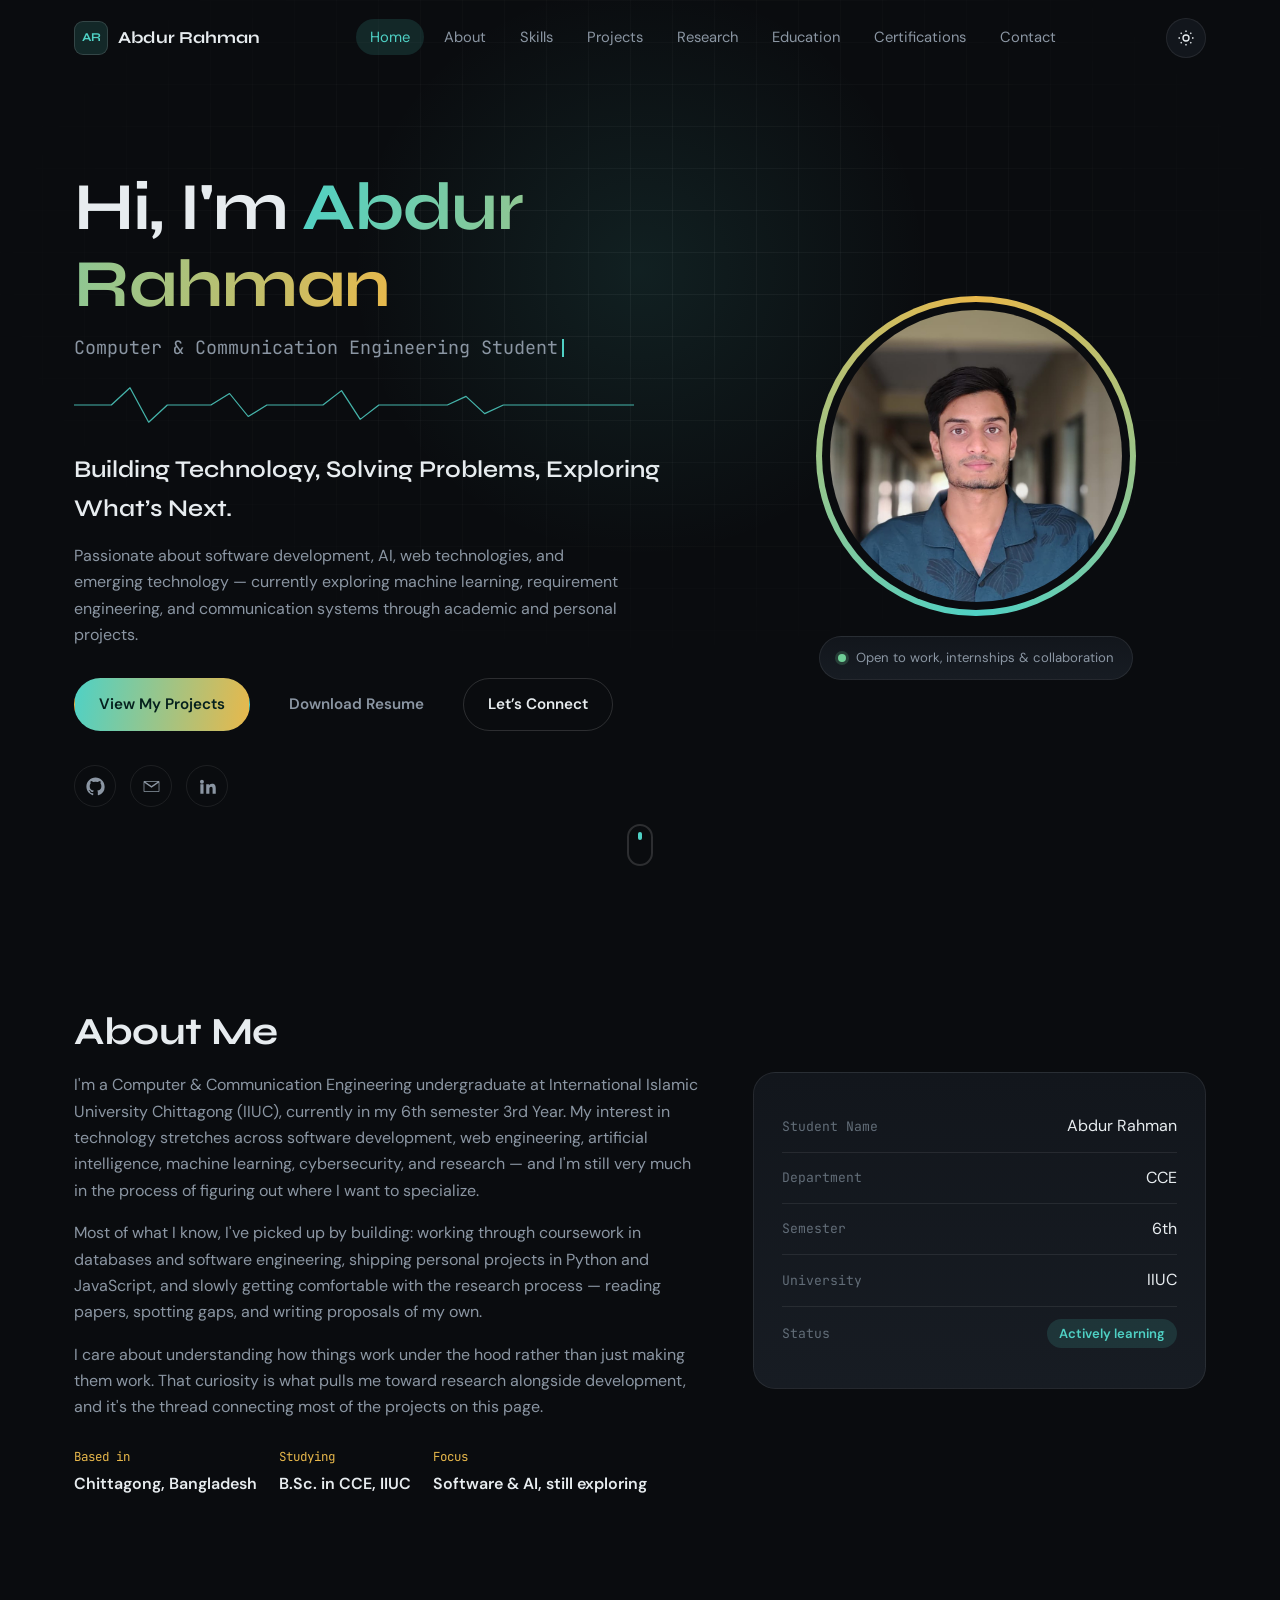
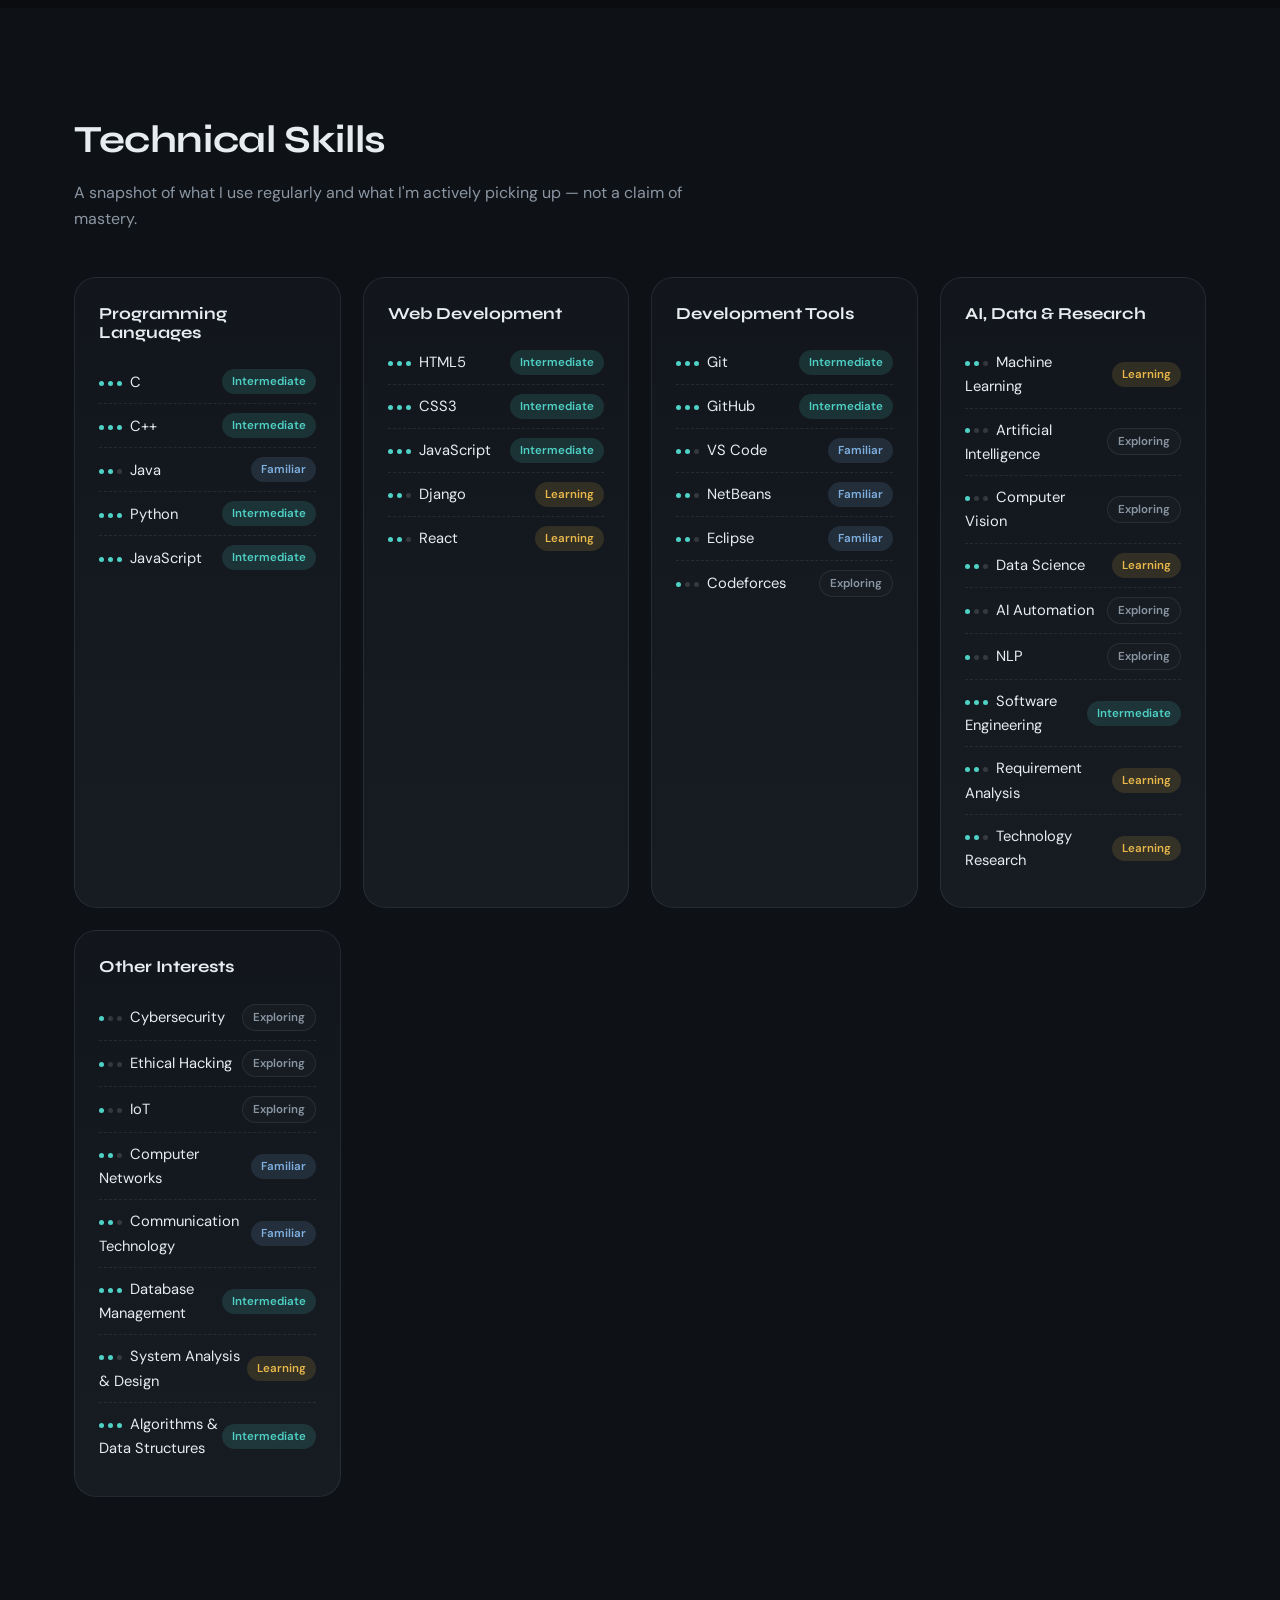
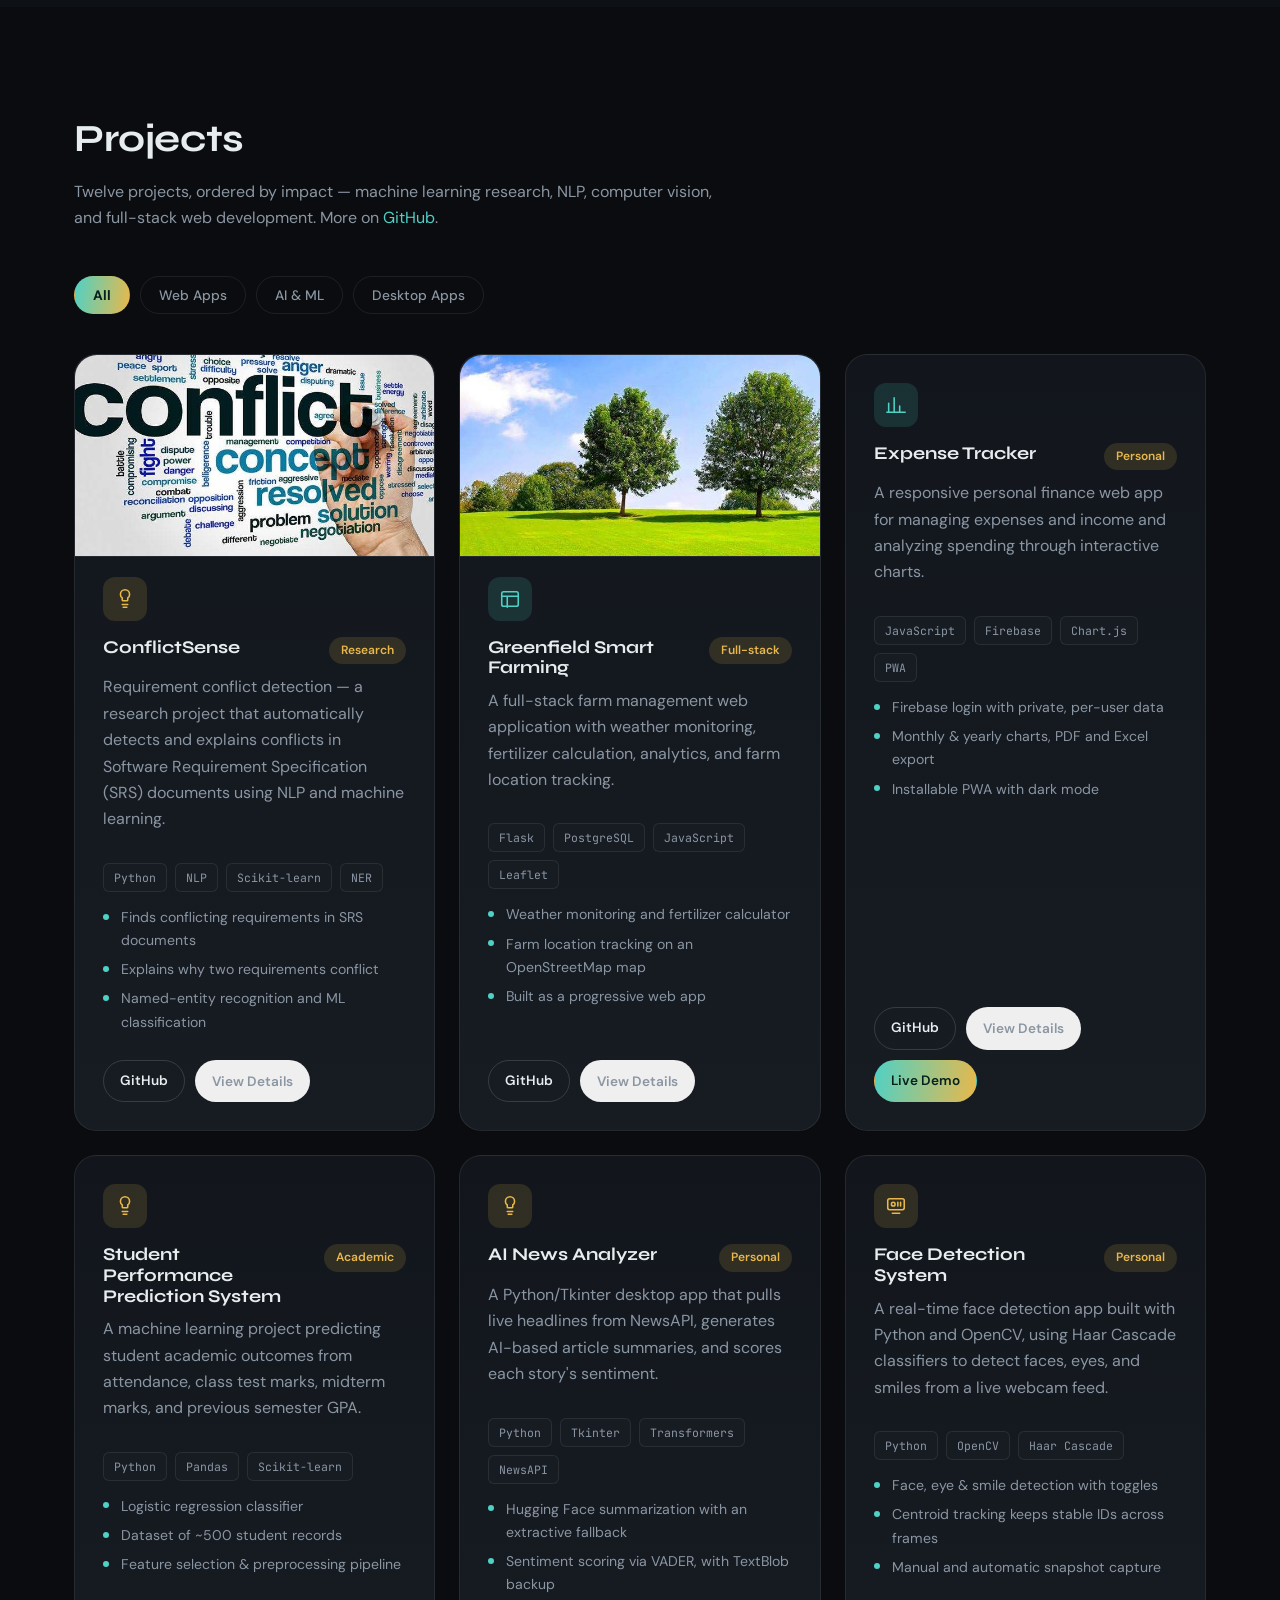
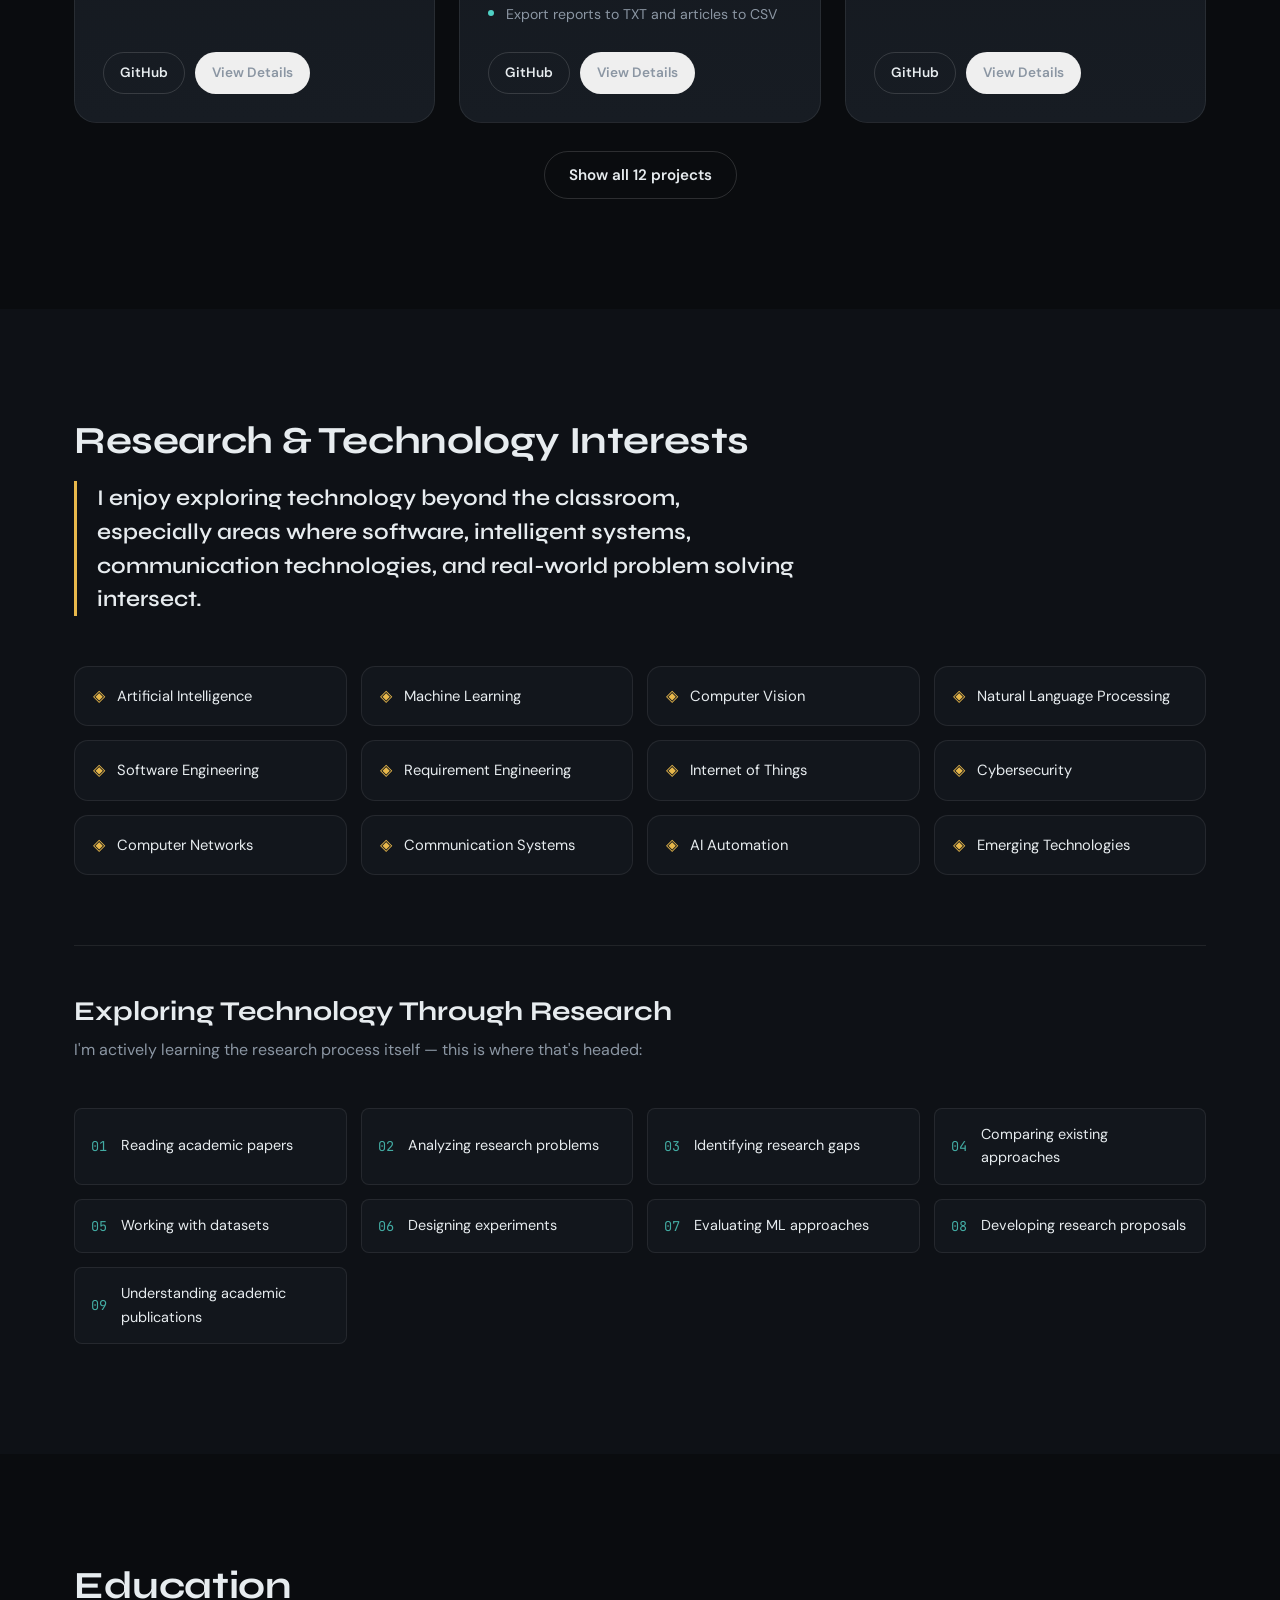
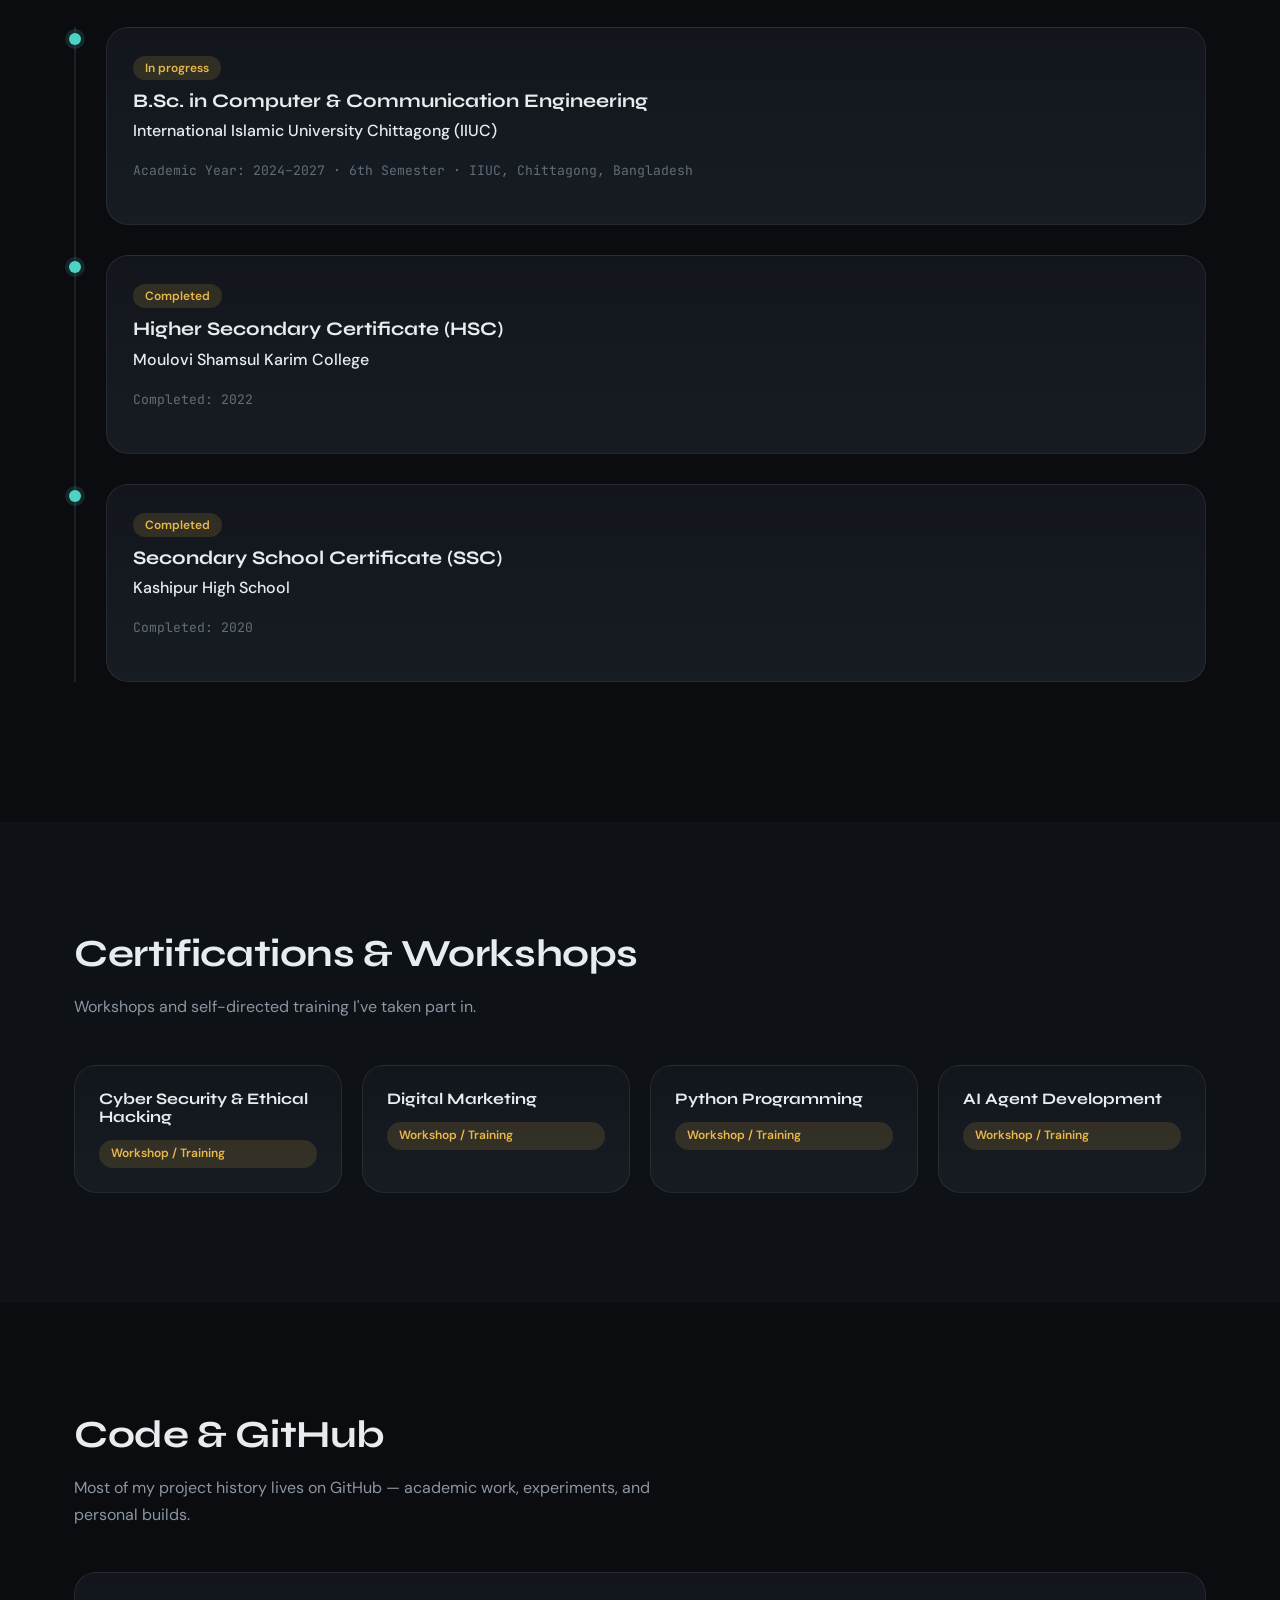
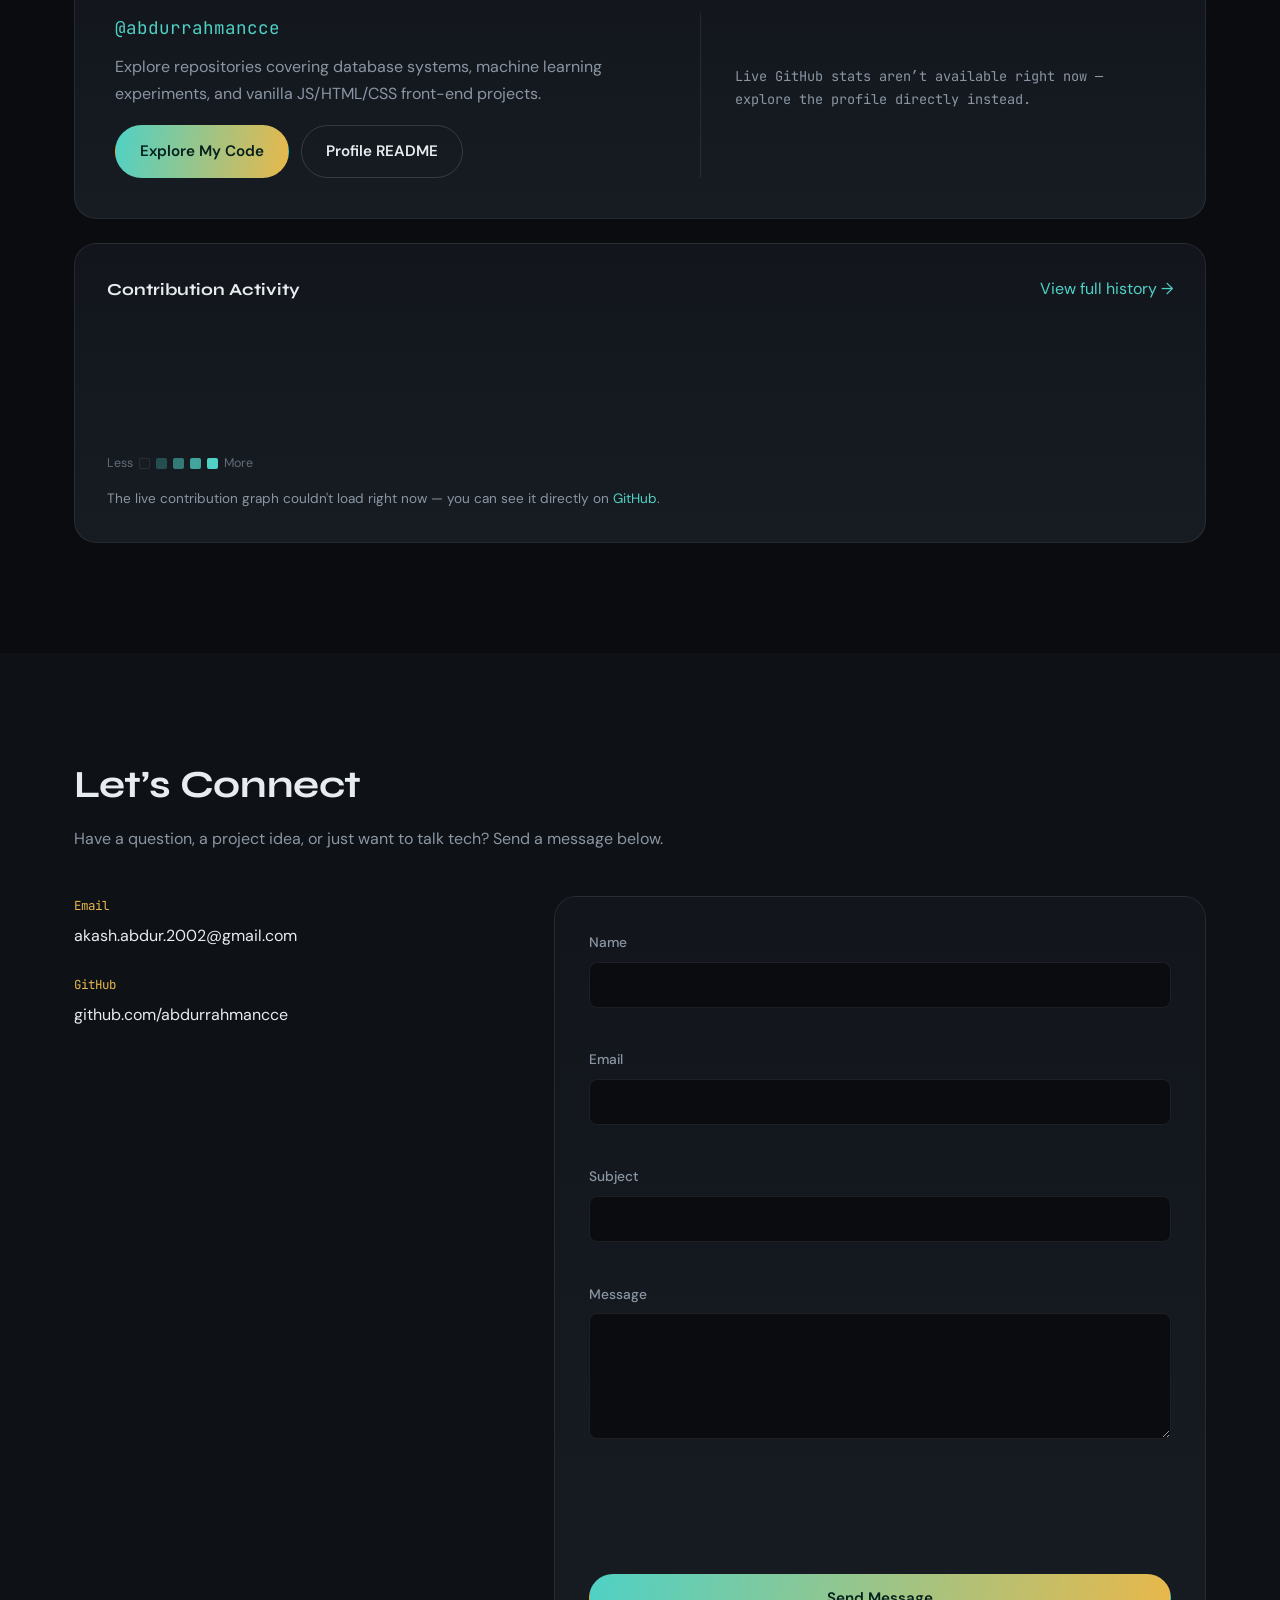
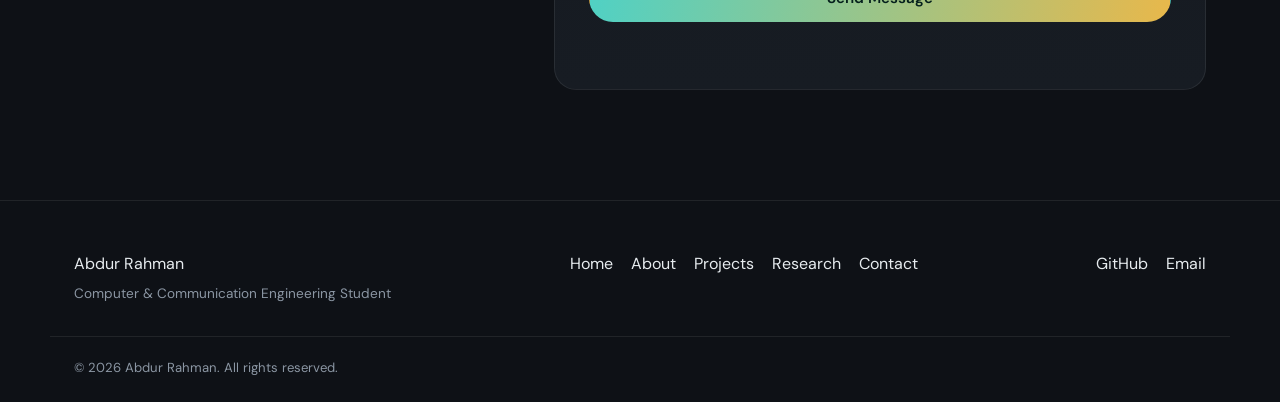
==== commit ddef559e: "Add cover images to ConflictSense and Greenfield cards" ====
--- a/index.html
+++ b/index.html
@@ -274,6 +274,7 @@
         <div class="projects-grid" id="projectsGrid">
 
           <article class="project-card glass reveal" data-category="ai research">
+            <div class="project-thumb"><img src="assets/images/projects/conflictsense.jpg" alt="Word cloud illustration around the word conflict, representing requirement conflict detection" width="640" height="360" loading="lazy" decoding="async"></div>
             <div class="project-icon icon-ai" aria-hidden="true"><svg viewBox="0 0 24 24"><path d="M12 2a5 5 0 0 0-5 5c0 1.6.8 3 2 3.87V13a1 1 0 0 0 1 1h4a1 1 0 0 0 1-1v-2.13c1.2-.87 2-2.27 2-3.87a5 5 0 0 0-5-5Z"/><path d="M9 18h6M10 21h4"/></svg></div>
             <div class="project-card-head">
               <h3>ConflictSense</h3>
@@ -295,6 +296,7 @@
           </article>
 
           <article class="project-card glass reveal" data-category="web">
+            <div class="project-thumb"><img src="assets/images/projects/greenfield.jpg" alt="Green field with trees under a blue sky, representing smart farming" width="640" height="360" loading="lazy" decoding="async"></div>
             <div class="project-icon icon-web" aria-hidden="true"><svg viewBox="0 0 24 24"><rect x="3" y="4" width="18" height="16" rx="2"/><path d="M3 9h18M9 21V9"/></svg></div>
             <div class="project-card-head">
               <h3>Greenfield Smart Farming</h3>
--- a/style.css
+++ b/style.css
@@ -1832,3 +1832,27 @@
 .projects-more.hidden {
   display: none;
 }
+
+/* Project card cover image */
+.project-thumb {
+  margin: -28px -28px 20px;
+  aspect-ratio: 16 / 9;
+  overflow: hidden;
+  border-radius: var(--radius-lg) var(--radius-lg) 0 0;
+  border-bottom: 1px solid var(--border);
+}
+.project-thumb img {
+  display: block;
+  width: 100%;
+  height: 100%;
+  object-fit: cover;
+  transition: transform var(--dur-med) var(--ease);
+}
+.project-card:hover .project-thumb img {
+  transform: scale(1.04);
+}
+@media (prefers-reduced-motion: reduce) {
+  .project-card:hover .project-thumb img {
+    transform: none;
+  }
+}
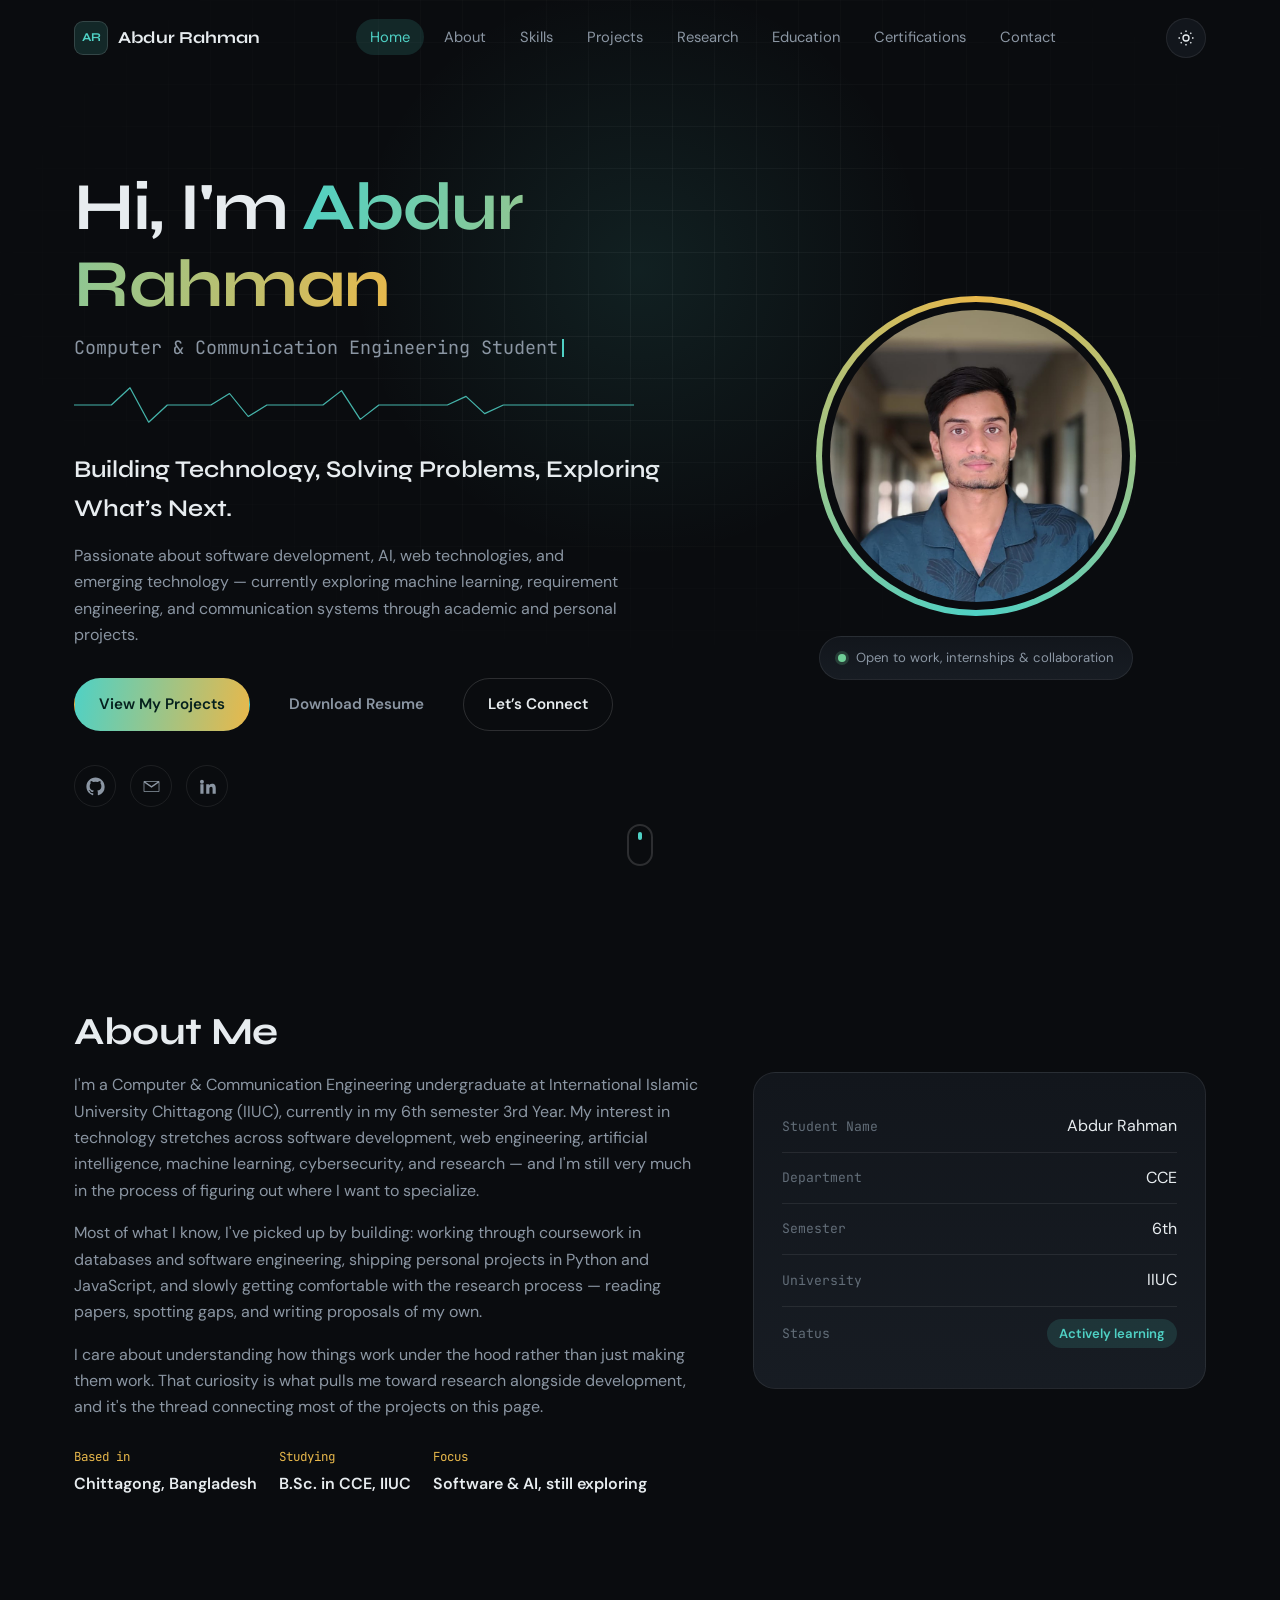
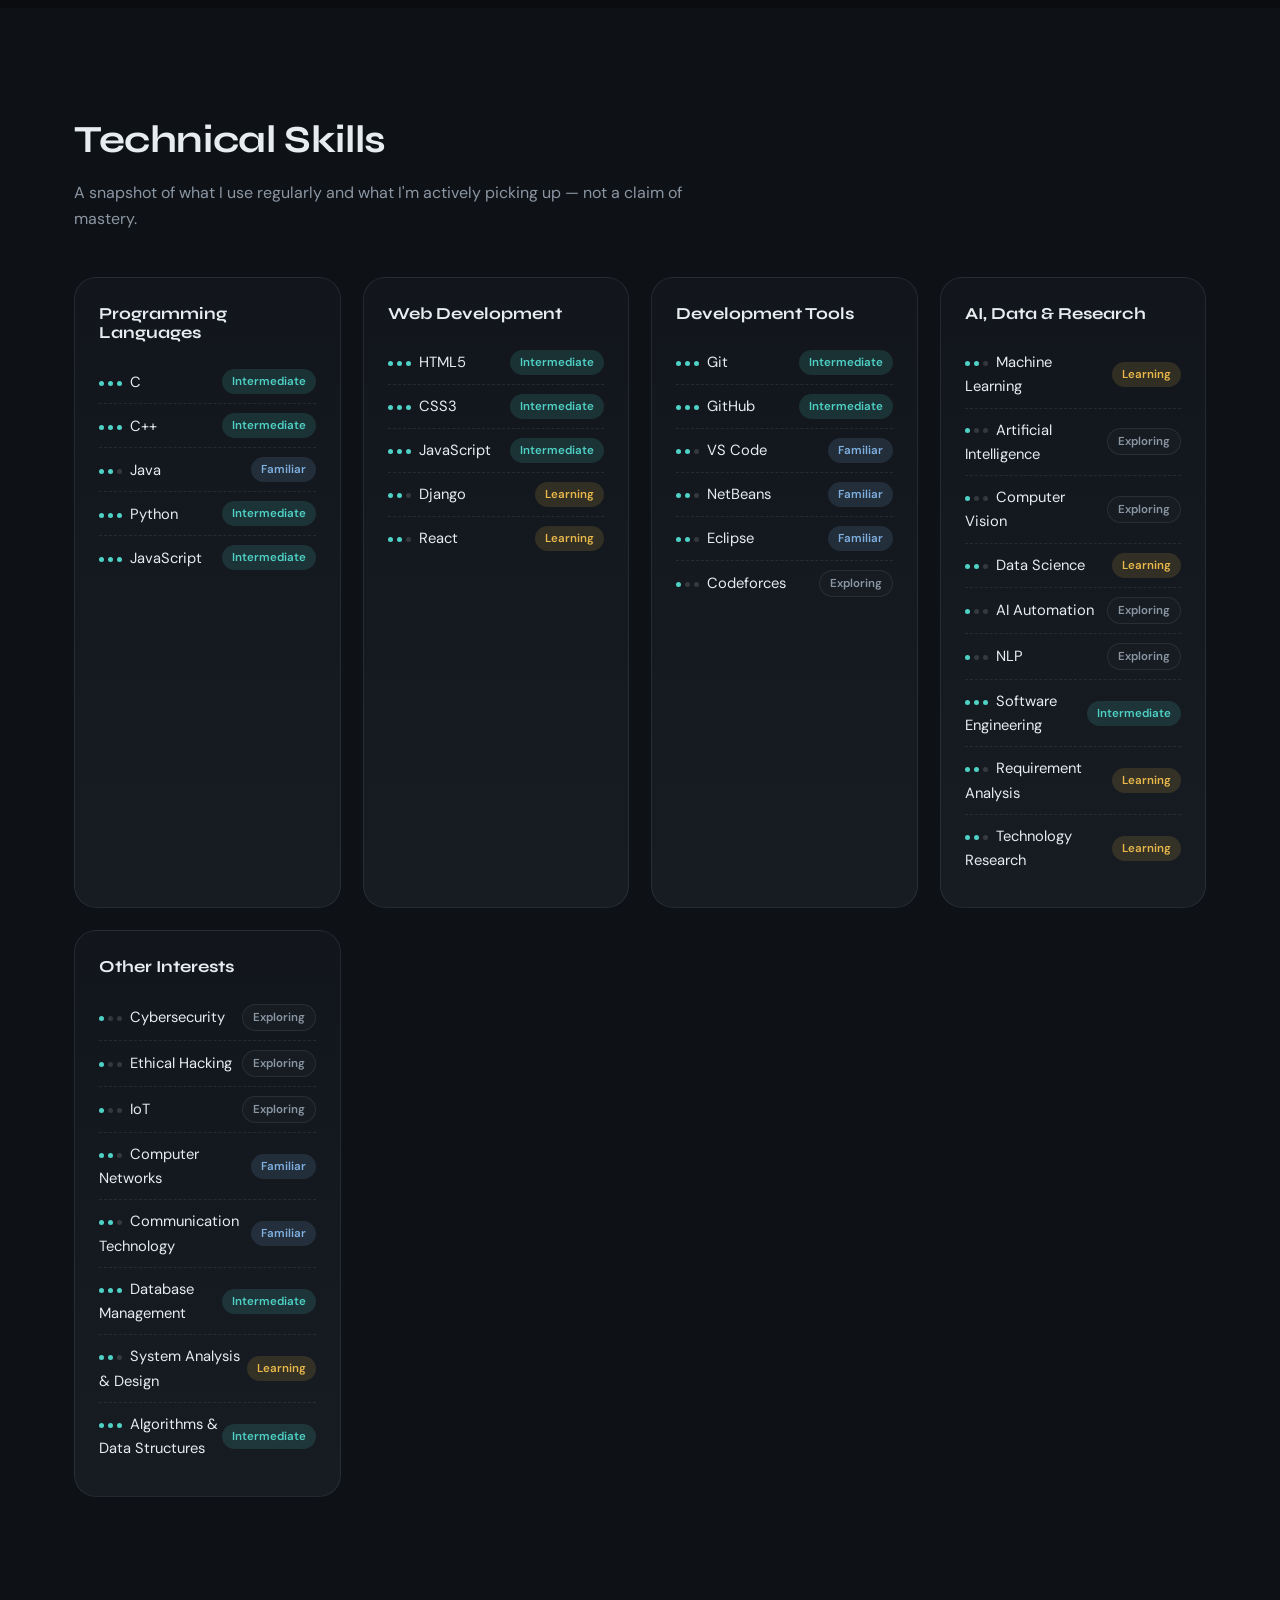
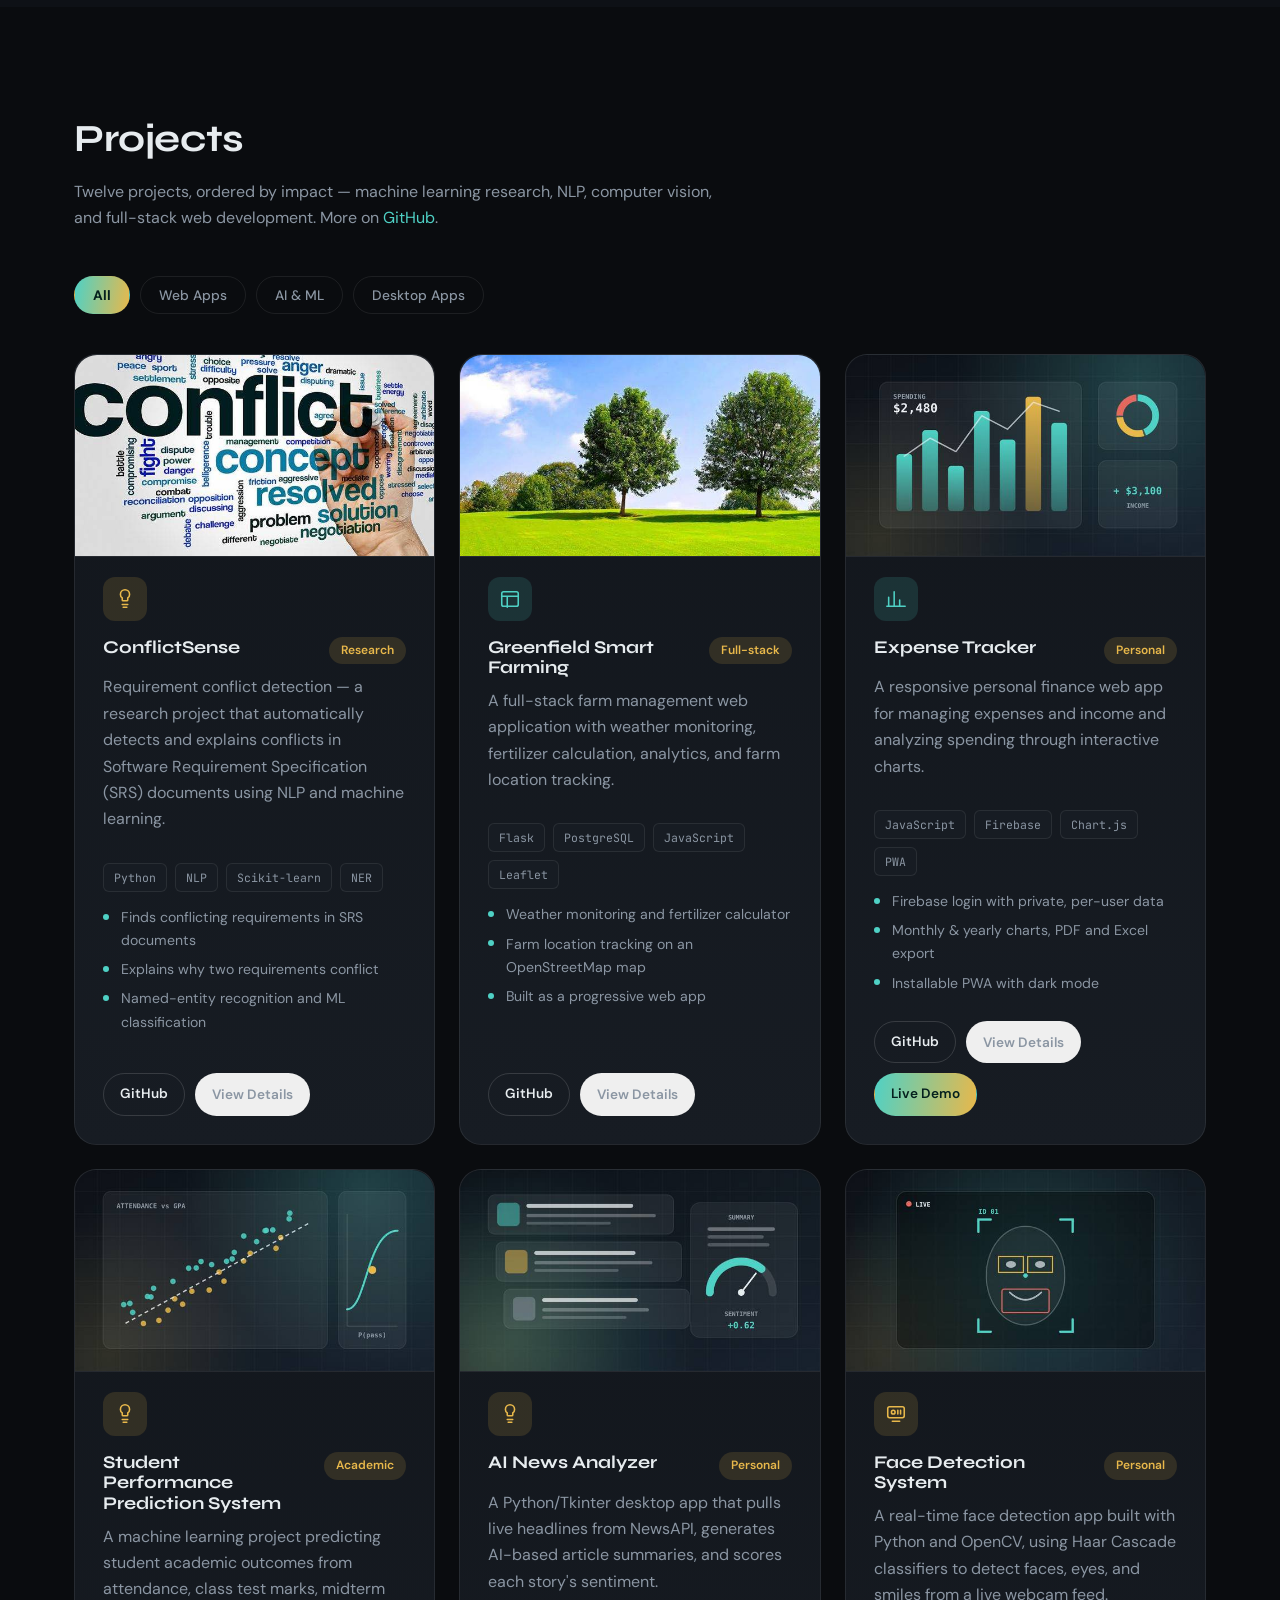
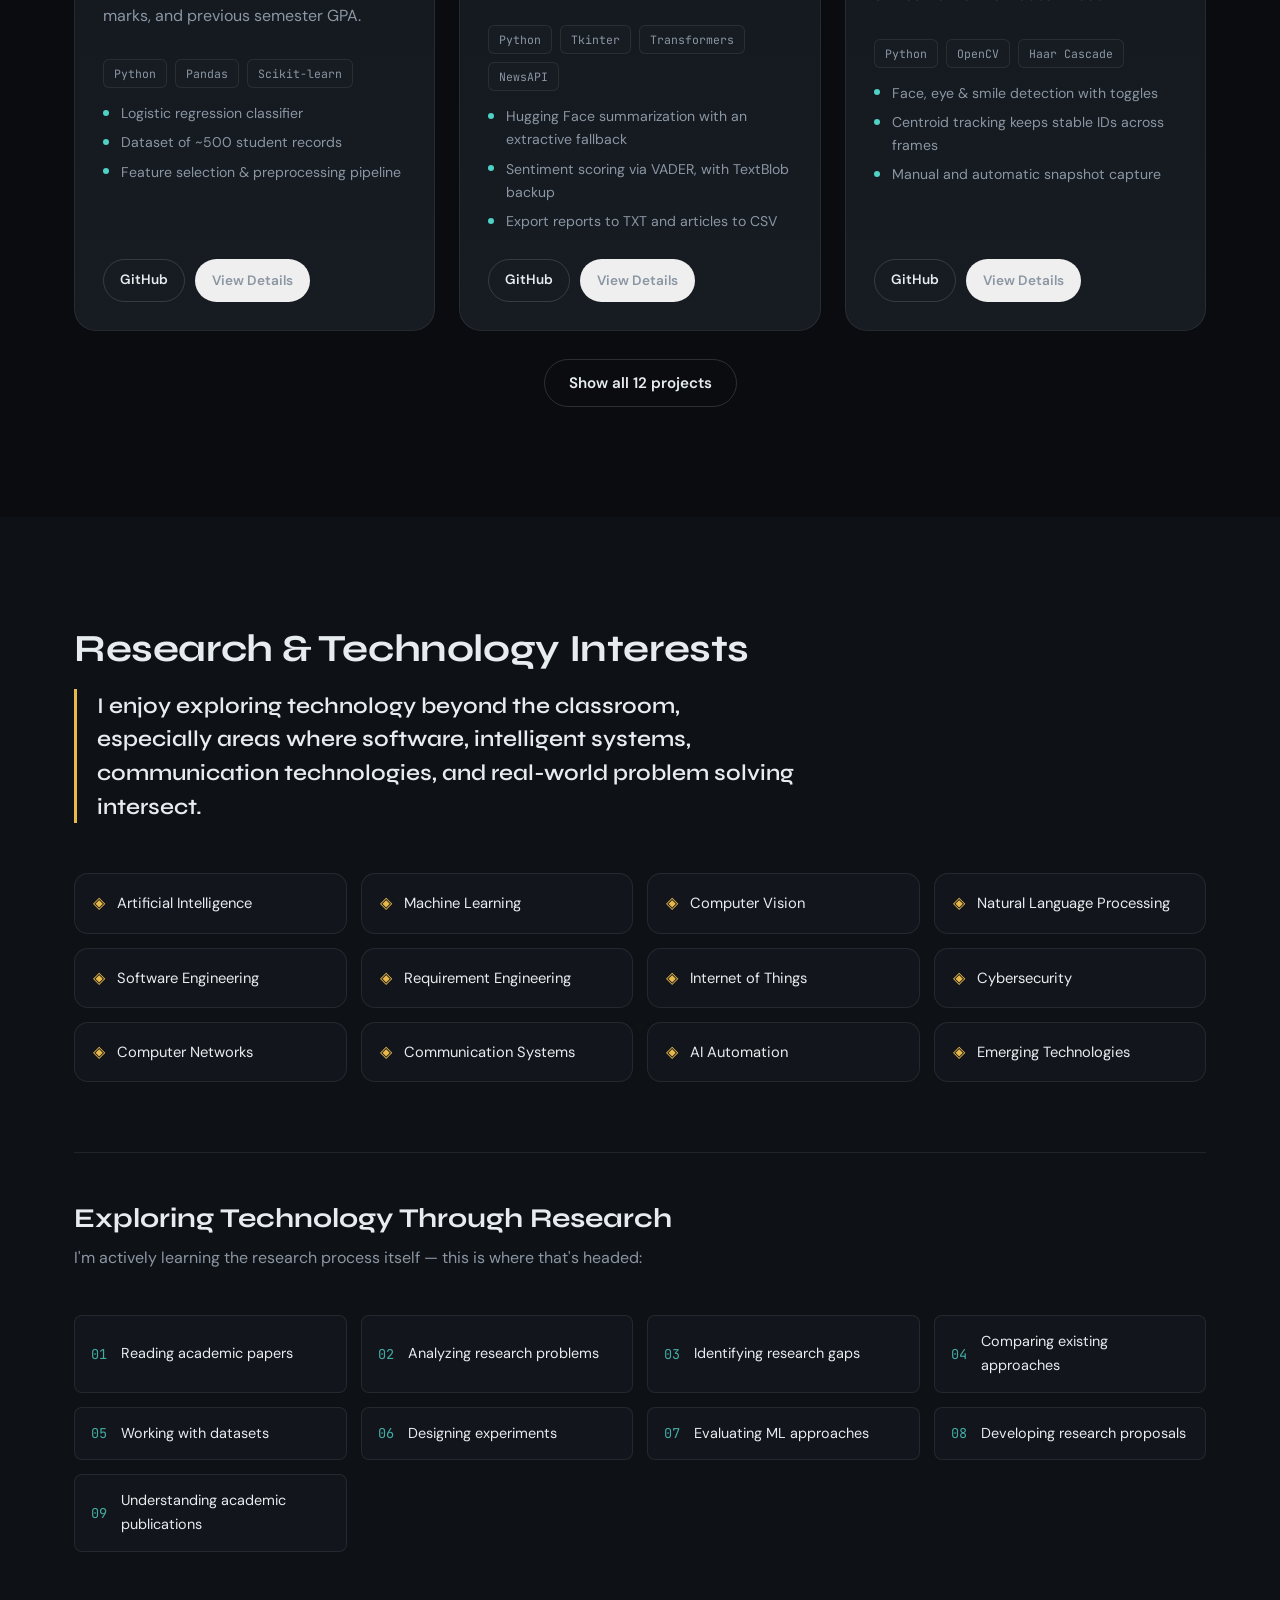
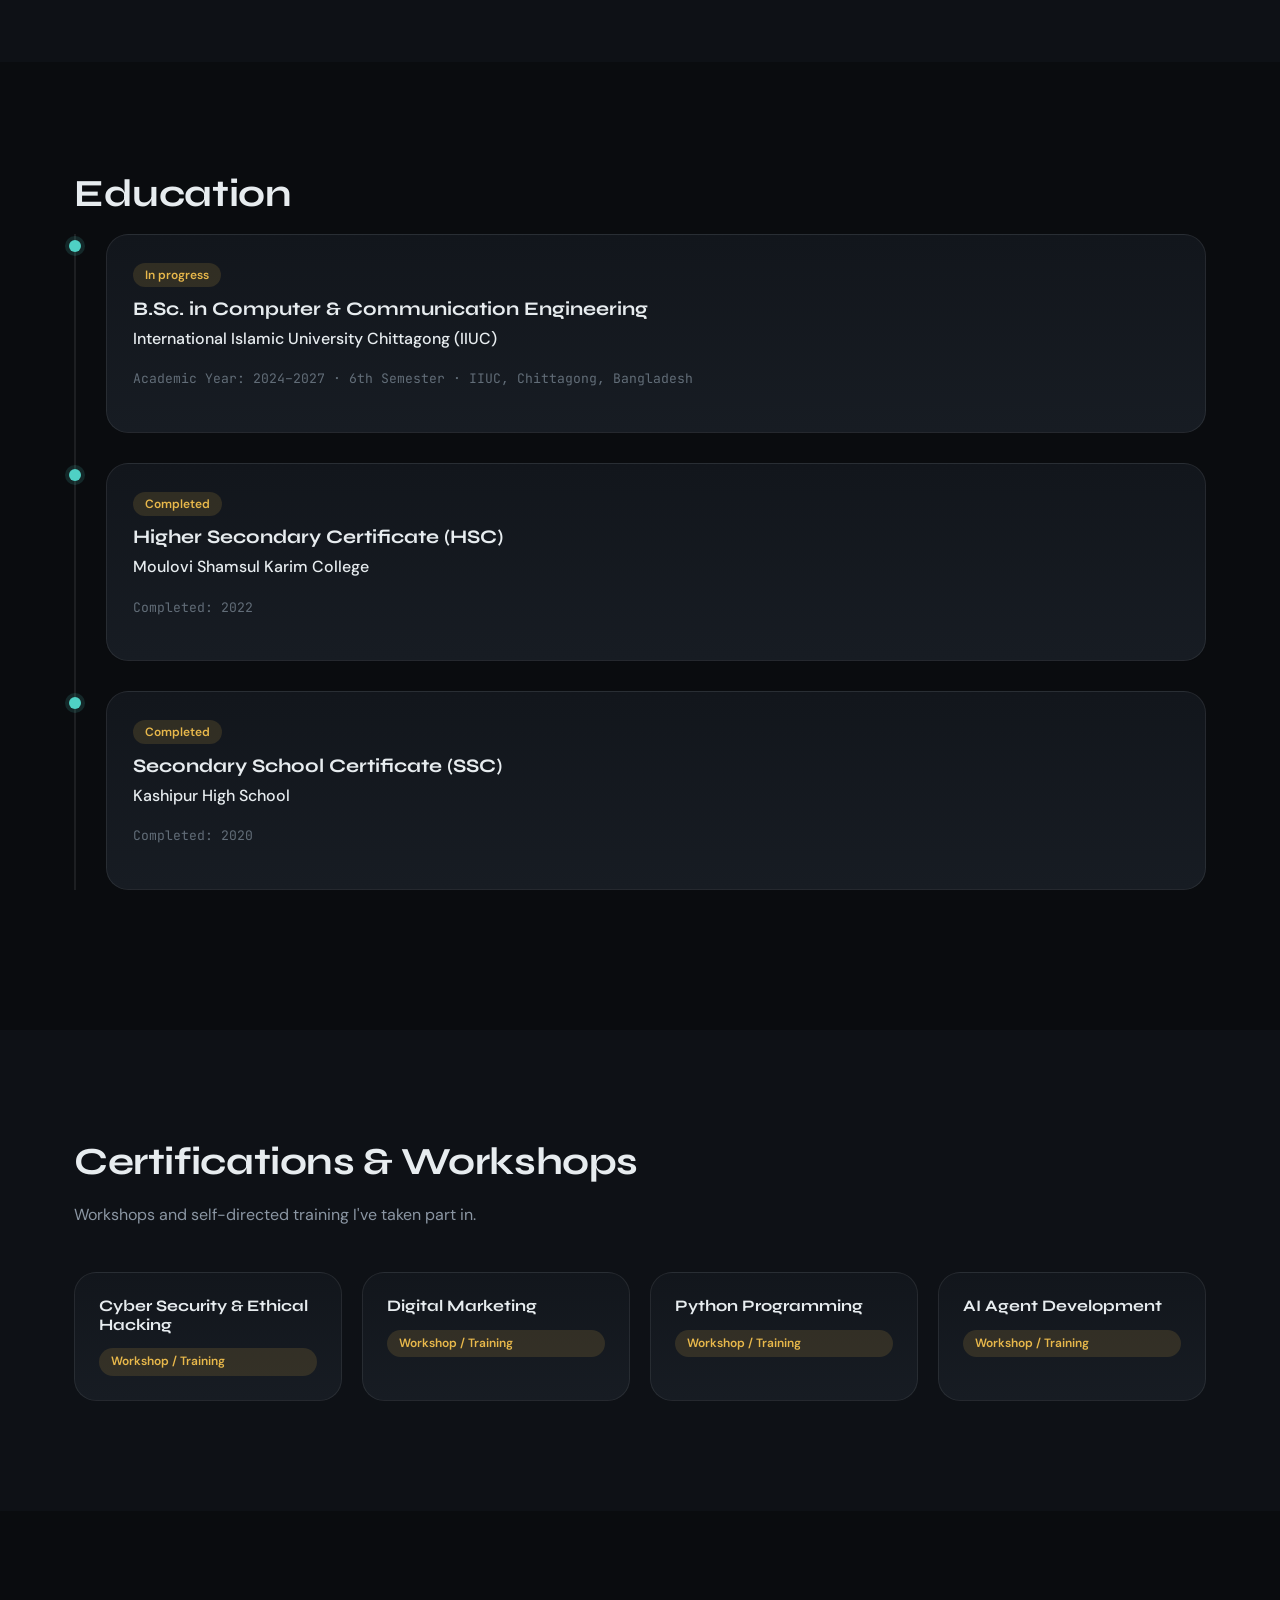
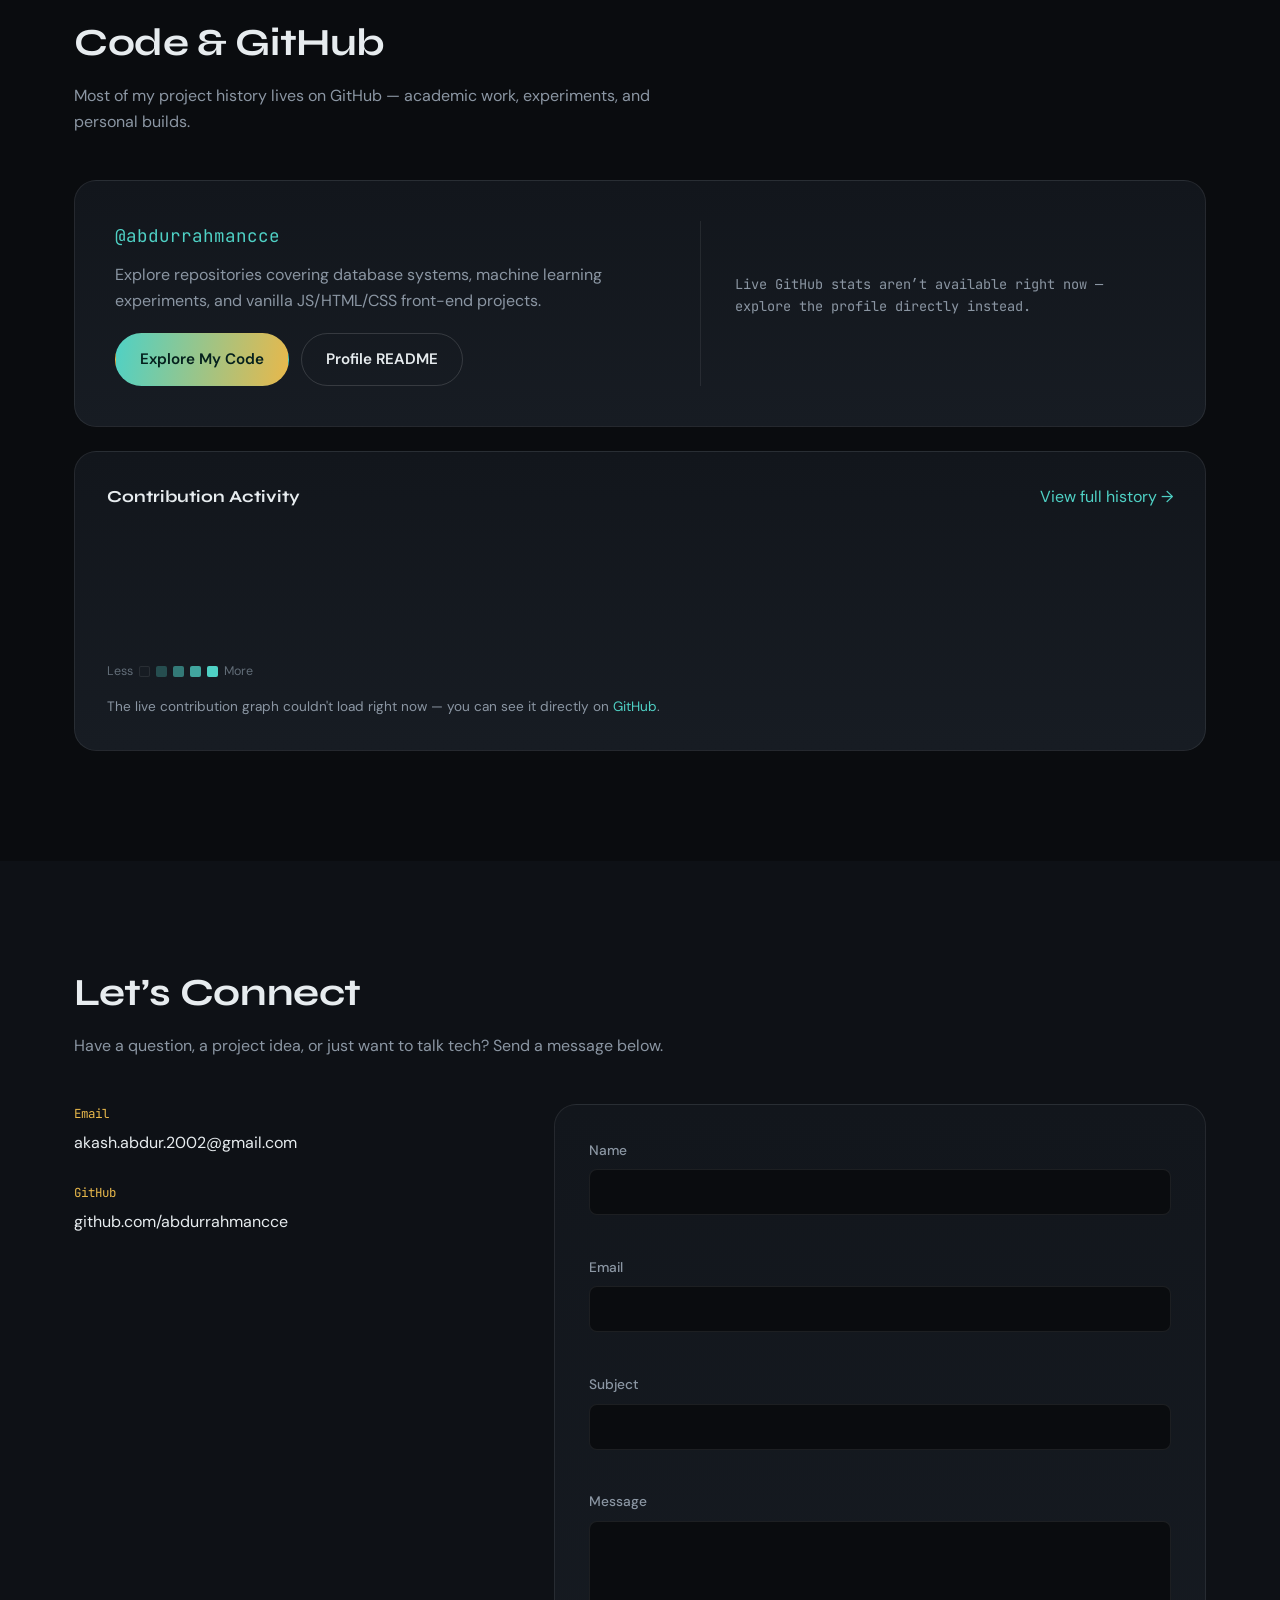
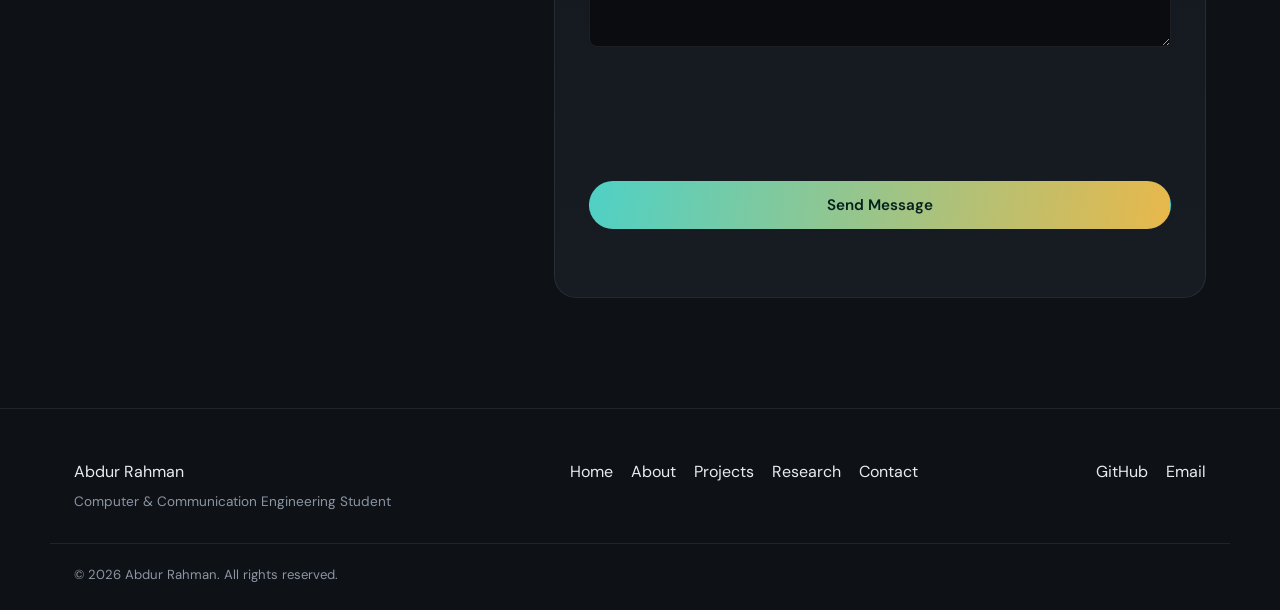
==== commit 913f7563: "Add cover images to remaining project cards" ====
--- a/index.html
+++ b/index.html
@@ -318,6 +318,7 @@
           </article>
 
           <article class="project-card glass reveal" data-category="web">
+            <div class="project-thumb"><img src="assets/images/projects/expense-tracker.jpg" alt="" width="640" height="360" loading="lazy" decoding="async"></div>
             <div class="project-icon icon-web" aria-hidden="true"><svg viewBox="0 0 24 24"><path d="M4 20V10M10 20V4M16 20v-7M22 20H2"/></svg></div>
             <div class="project-card-head">
               <h3>Expense Tracker</h3>
@@ -341,6 +342,7 @@
           </article>
 
           <article class="project-card glass reveal" data-category="ai academic">
+            <div class="project-thumb"><img src="assets/images/projects/student-performance.jpg" alt="" width="640" height="360" loading="lazy" decoding="async"></div>
             <div class="project-icon icon-ai" aria-hidden="true"><svg viewBox="0 0 24 24"><path d="M12 2a5 5 0 0 0-5 5c0 1.6.8 3 2 3.87V13a1 1 0 0 0 1 1h4a1 1 0 0 0 1-1v-2.13c1.2-.87 2-2.27 2-3.87a5 5 0 0 0-5-5Z"/><path d="M9 18h6M10 21h4"/></svg></div>
             <div class="project-card-head">
               <h3>Student Performance Prediction System</h3>
@@ -362,6 +364,7 @@
           </article>
 
           <article class="project-card glass reveal" data-category="ai desktop">
+            <div class="project-thumb"><img src="assets/images/projects/ai-news-analyzer.jpg" alt="" width="640" height="360" loading="lazy" decoding="async"></div>
             <div class="project-icon icon-ai" aria-hidden="true"><svg viewBox="0 0 24 24"><path d="M12 2a5 5 0 0 0-5 5c0 1.6.8 3 2 3.87V13a1 1 0 0 0 1 1h4a1 1 0 0 0 1-1v-2.13c1.2-.87 2-2.27 2-3.87a5 5 0 0 0-5-5Z"/><path d="M9 18h6M10 21h4"/></svg></div>
             <div class="project-card-head">
               <h3>AI News Analyzer</h3>
@@ -383,6 +386,7 @@
           </article>
 
           <article class="project-card glass reveal" data-category="ai desktop">
+            <div class="project-thumb"><img src="assets/images/projects/face-detection.jpg" alt="" width="640" height="360" loading="lazy" decoding="async"></div>
             <div class="project-icon icon-ai" aria-hidden="true"><svg viewBox="0 0 24 24"><rect x="3" y="4" width="18" height="12" rx="2"/><circle cx="9" cy="10" r="2"/><path d="M14 8v4M17 8v4"/><path d="M8 20h8"/></svg></div>
             <div class="project-card-head">
               <h3>Face Detection System</h3>
@@ -404,6 +408,7 @@
           </article>
 
           <article class="project-card project-extra glass reveal" data-category="web">
+            <div class="project-thumb"><img src="assets/images/projects/todo-pro.jpg" alt="" width="640" height="360" loading="lazy" decoding="async"></div>
             <div class="project-icon icon-web" aria-hidden="true"><svg viewBox="0 0 24 24"><path d="M9 11l3 3 8-8"/><path d="M20 12v7a2 2 0 0 1-2 2H6a2 2 0 0 1-2-2V5a2 2 0 0 1 2-2h9"/></svg></div>
             <div class="project-card-head">
               <h3>To-Do Pro</h3>
@@ -425,6 +430,7 @@
           </article>
 
           <article class="project-card project-extra glass reveal" data-category="web">
+            <div class="project-thumb"><img src="assets/images/projects/life-analytics.jpg" alt="" width="640" height="360" loading="lazy" decoding="async"></div>
             <div class="project-icon icon-web" aria-hidden="true"><svg viewBox="0 0 24 24"><path d="M4 20V10M10 20V4M16 20v-7M22 20H2"/></svg></div>
             <div class="project-card-head">
               <h3>Life Analytics Dashboard</h3>
@@ -446,6 +452,7 @@
           </article>
 
           <article class="project-card project-extra glass reveal" data-category="web">
+            <div class="project-thumb"><img src="assets/images/projects/nimbus-weather.jpg" alt="" width="640" height="360" loading="lazy" decoding="async"></div>
             <div class="project-icon icon-web" aria-hidden="true"><svg viewBox="0 0 24 24"><path d="M7 18a4 4 0 0 1-.5-7.97A6 6 0 0 1 18 9a4.5 4.5 0 0 1 0 9Z"/></svg></div>
             <div class="project-card-head">
               <h3>Nimbus Weather Dashboard</h3>
@@ -467,6 +474,7 @@
           </article>
 
           <article class="project-card project-extra glass reveal" data-category="web">
+            <div class="project-thumb"><img src="assets/images/projects/authvault.jpg" alt="" width="640" height="360" loading="lazy" decoding="async"></div>
             <div class="project-icon icon-web" aria-hidden="true"><svg viewBox="0 0 24 24"><rect x="5" y="11" width="14" height="10" rx="2"/><path d="M8 11V7a4 4 0 0 1 8 0v4"/></svg></div>
             <div class="project-card-head">
               <h3>AuthVault</h3>
@@ -488,6 +496,7 @@
           </article>
 
           <article class="project-card project-extra glass reveal" data-category="web">
+            <div class="project-thumb"><img src="assets/images/projects/github-profile-finder.jpg" alt="" width="640" height="360" loading="lazy" decoding="async"></div>
             <div class="project-icon icon-web" aria-hidden="true"><svg viewBox="0 0 24 24"><circle cx="12" cy="8" r="4"/><path d="M4 21a8 8 0 0 1 16 0"/></svg></div>
             <div class="project-card-head">
               <h3>GitHub Profile Finder</h3>
@@ -509,6 +518,7 @@
           </article>
 
           <article class="project-card project-extra glass reveal" data-category="web">
+            <div class="project-thumb"><img src="assets/images/projects/countdown-manager.jpg" alt="" width="640" height="360" loading="lazy" decoding="async"></div>
             <div class="project-icon icon-web" aria-hidden="true"><svg viewBox="0 0 24 24"><circle cx="12" cy="12" r="9"/><path d="M12 7v5l3 2"/></svg></div>
             <div class="project-card-head">
               <h3>Countdown Event Manager</h3>
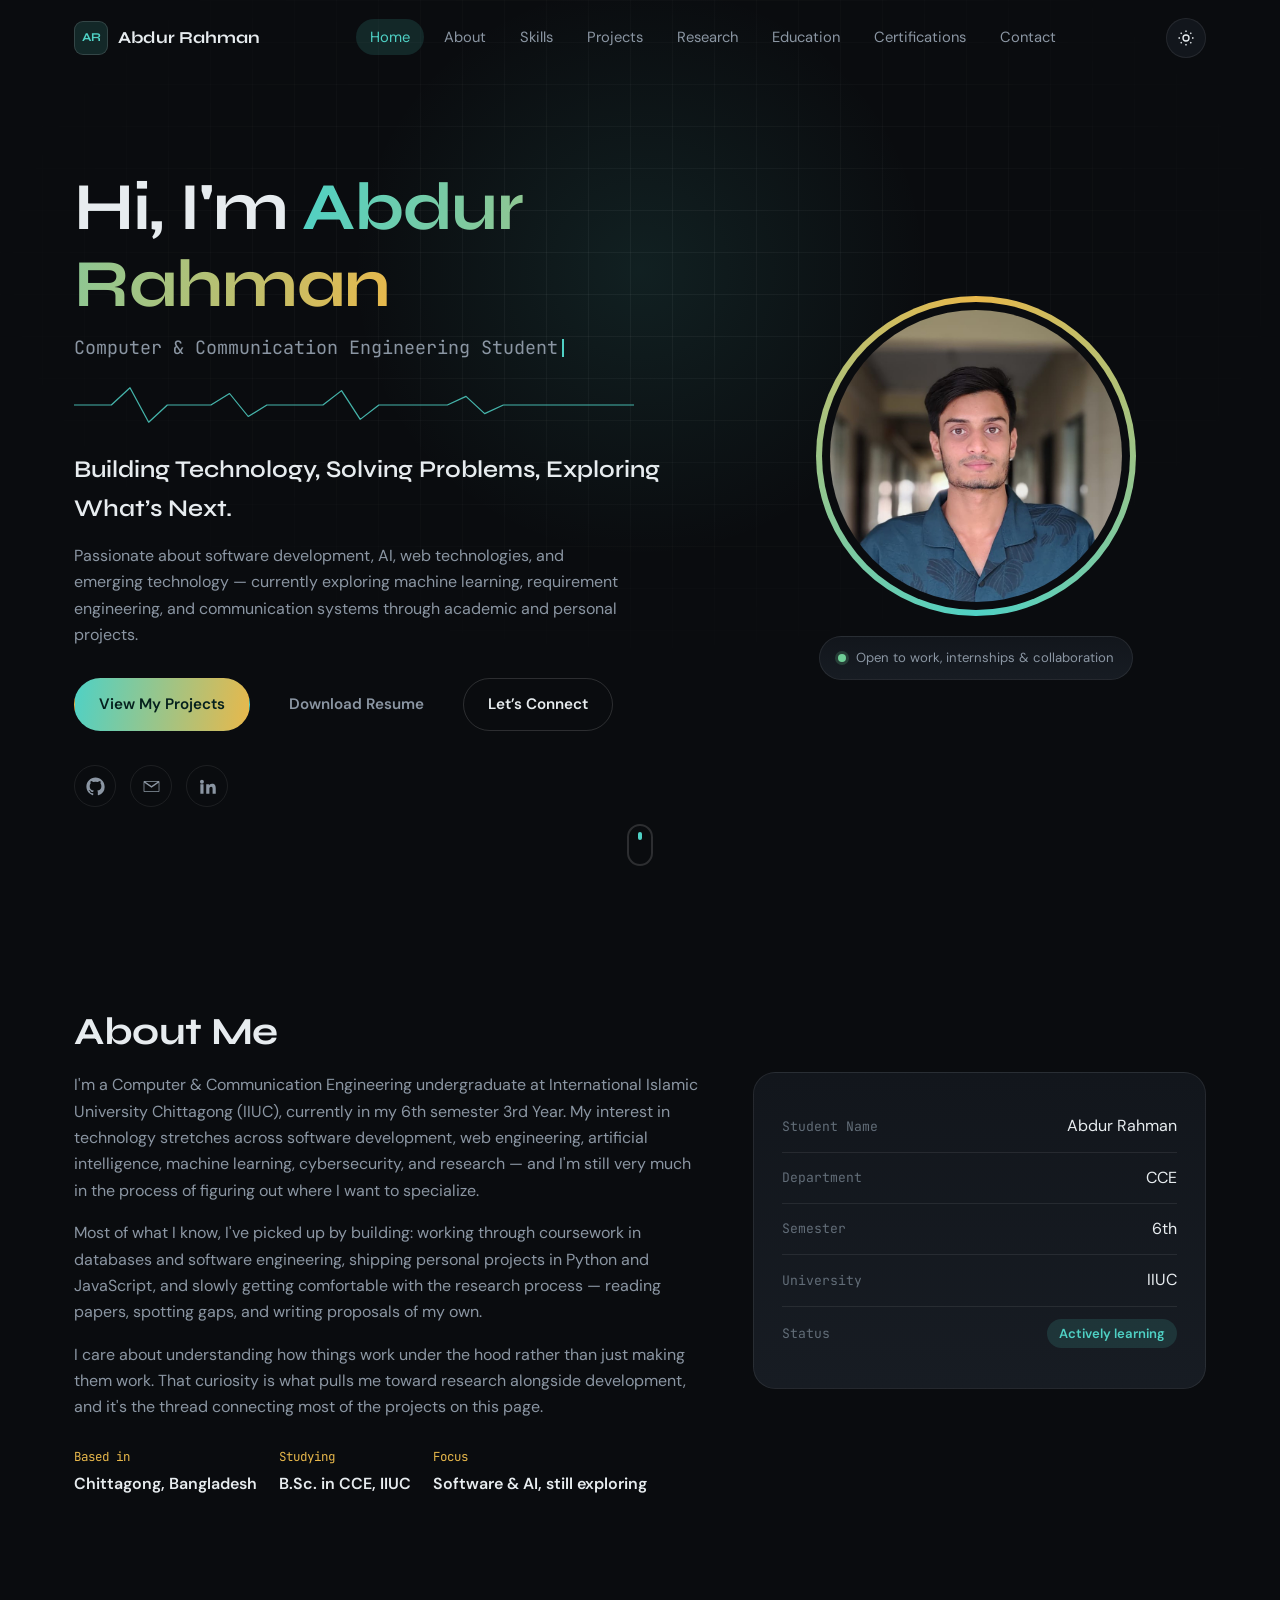
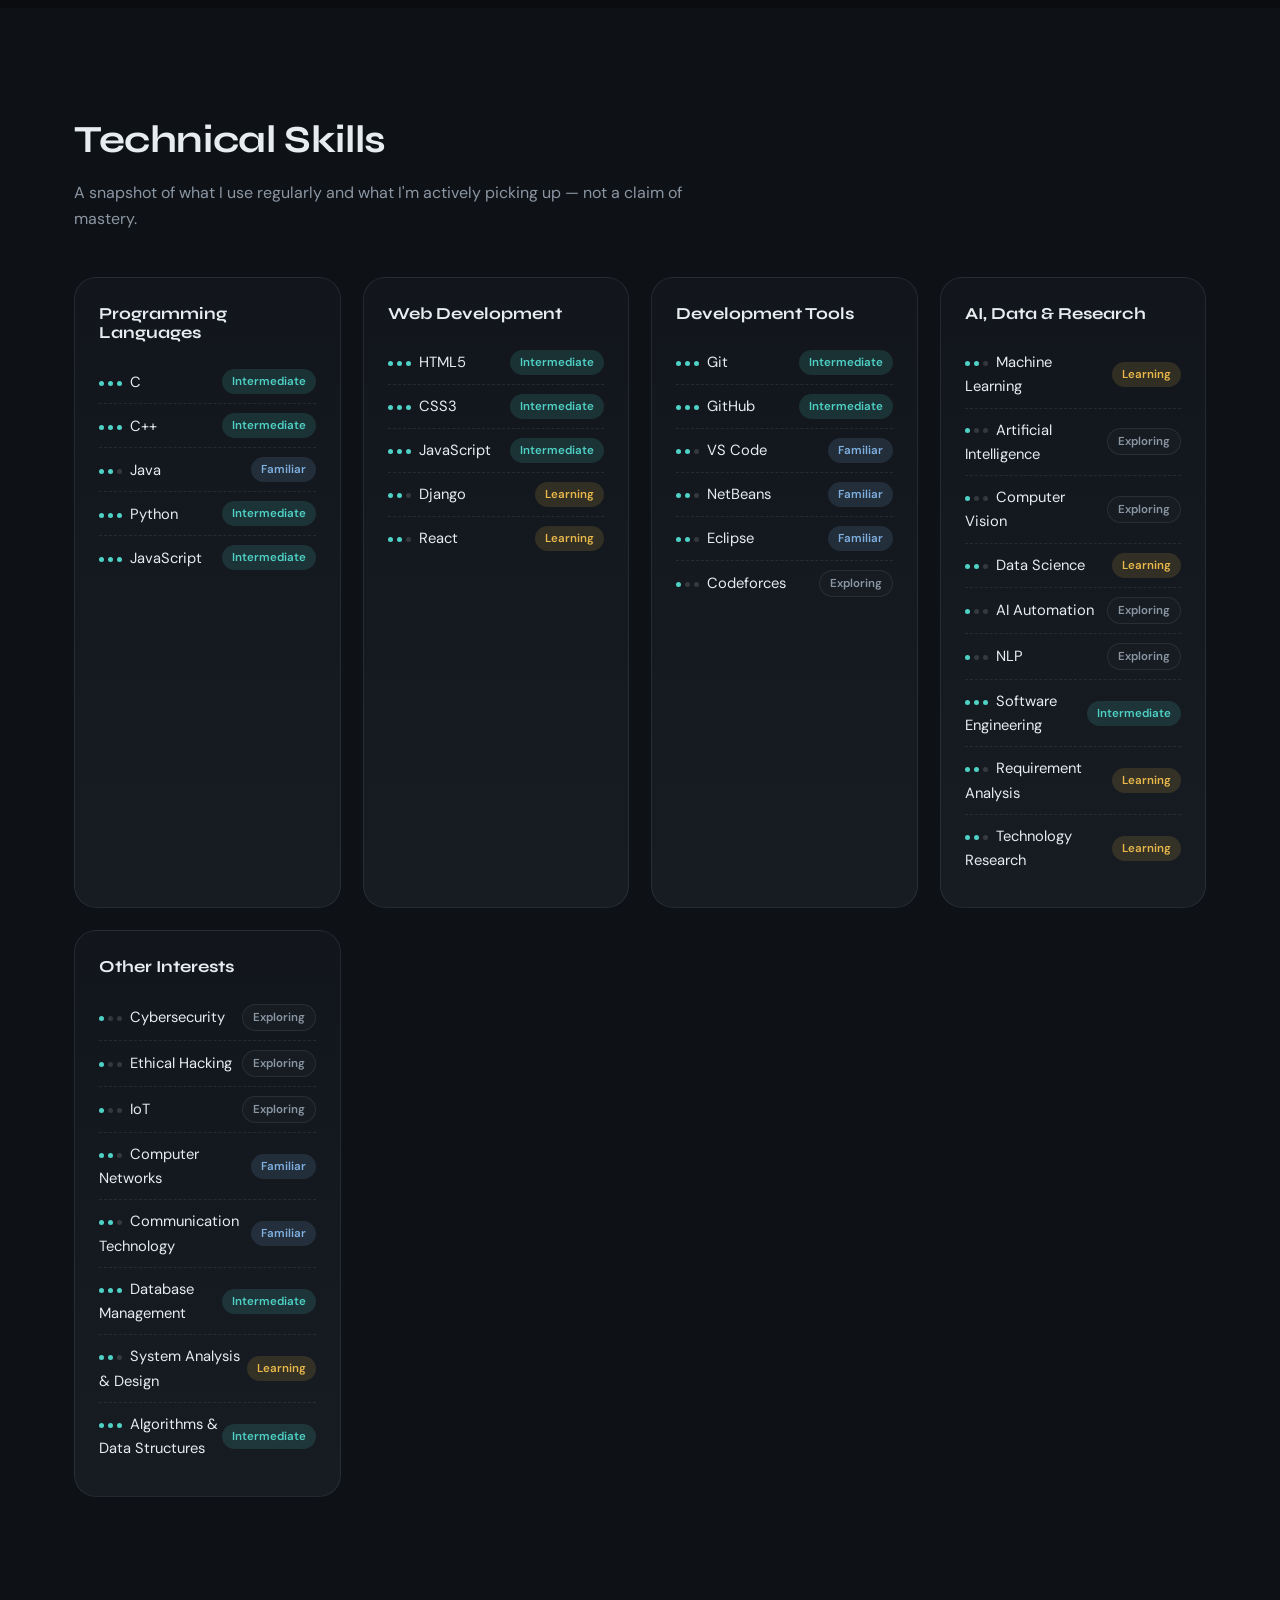
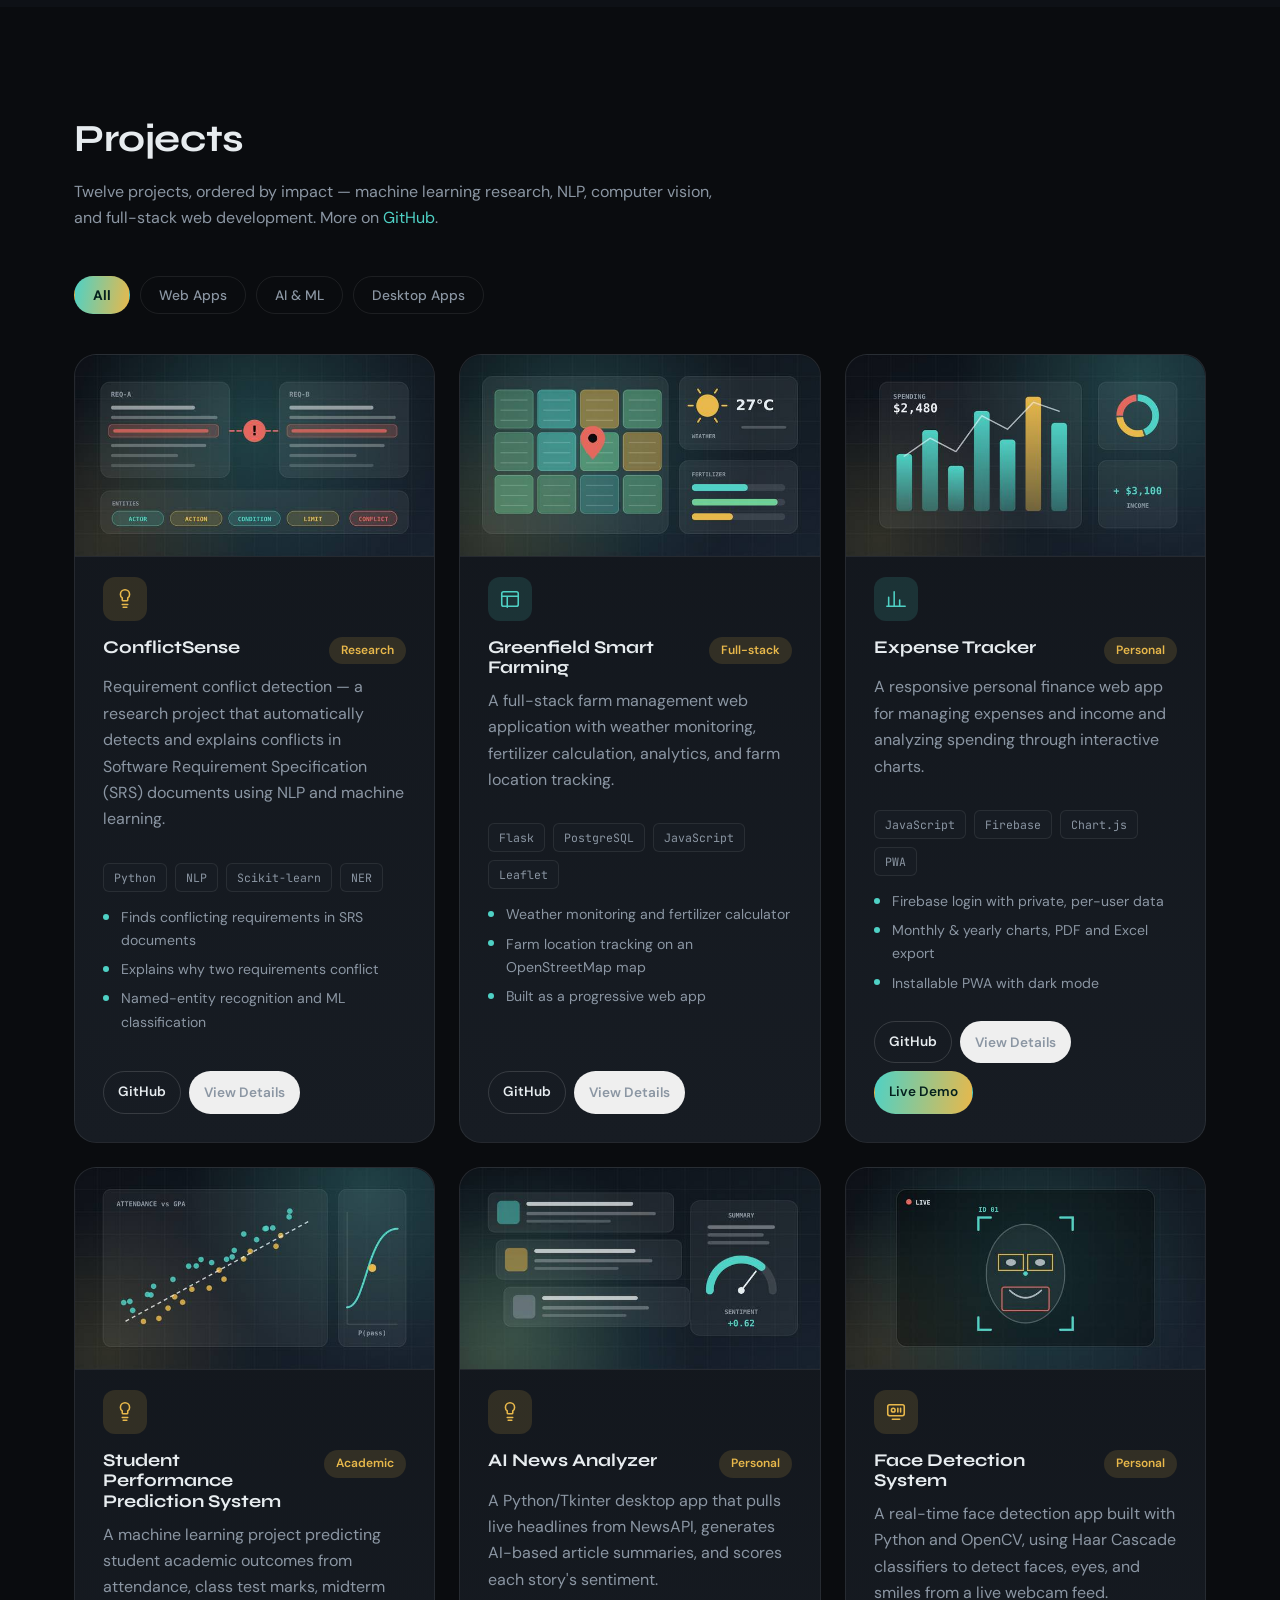
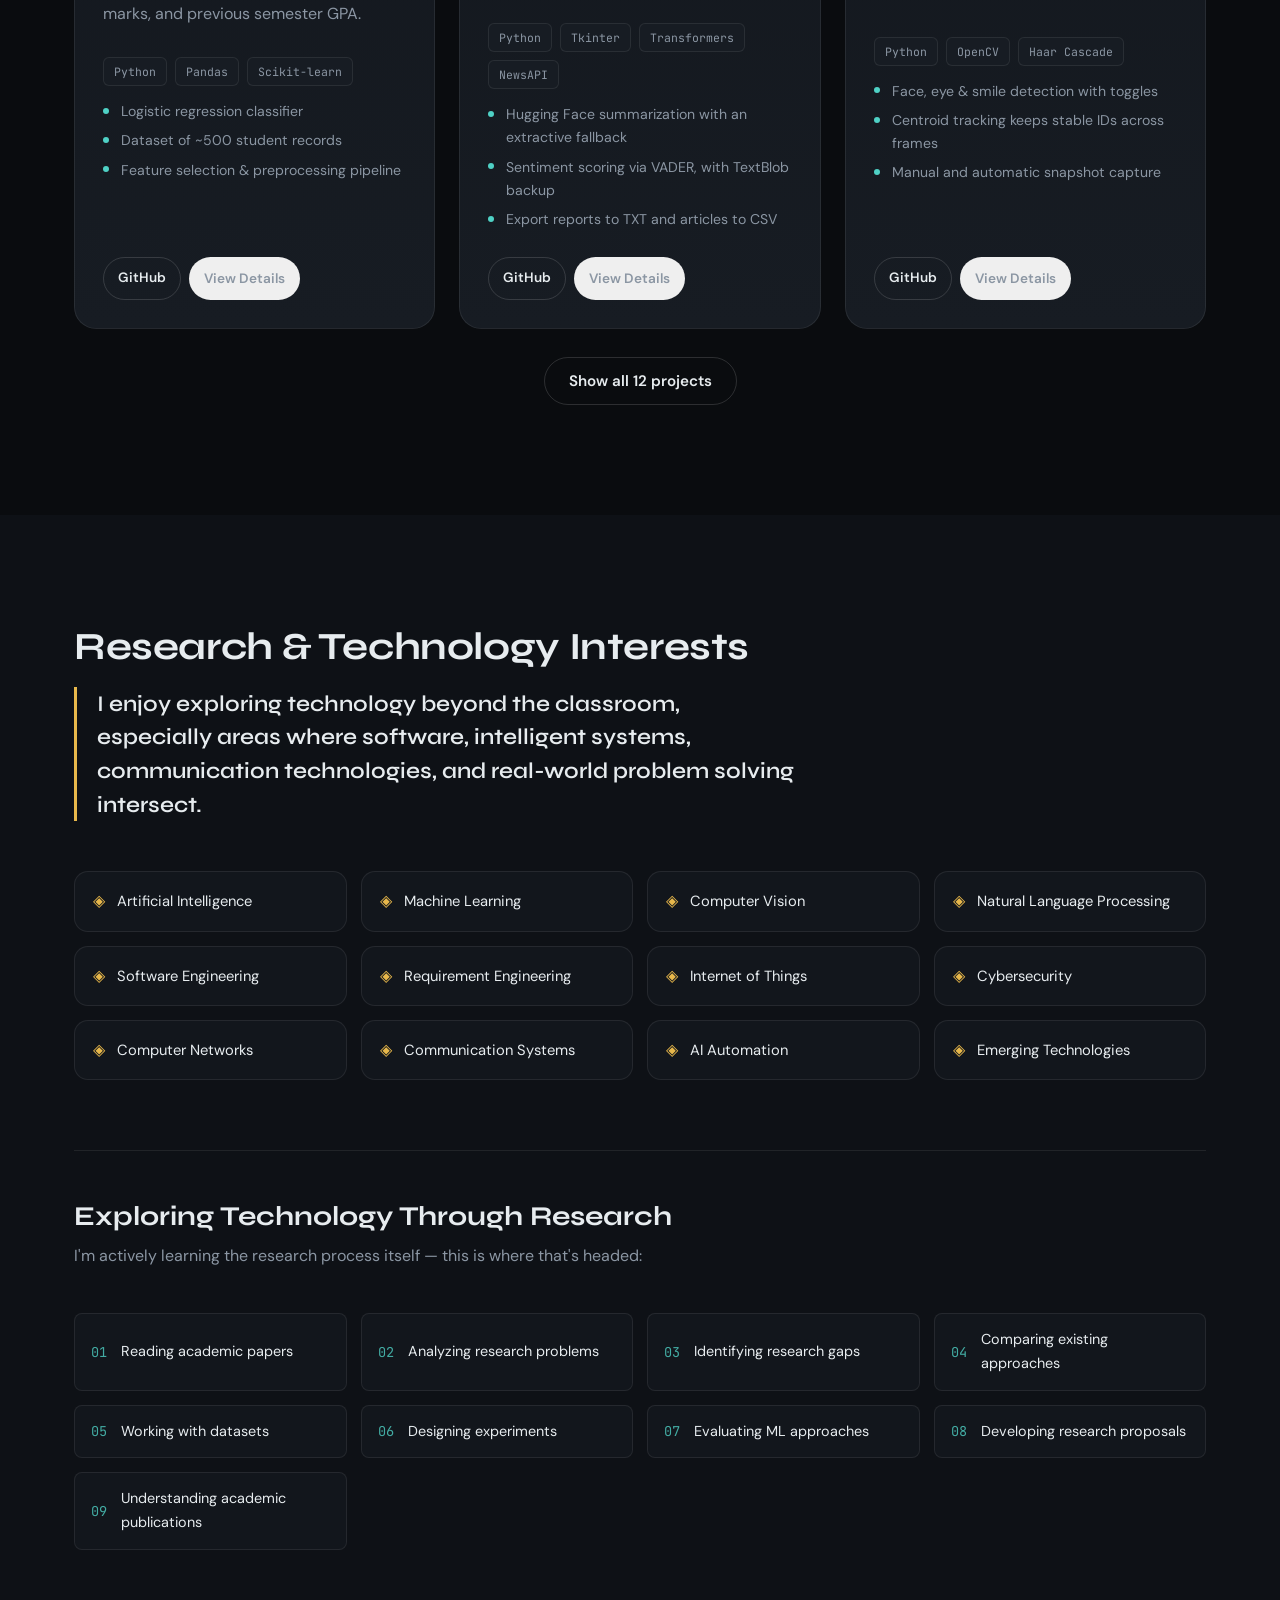
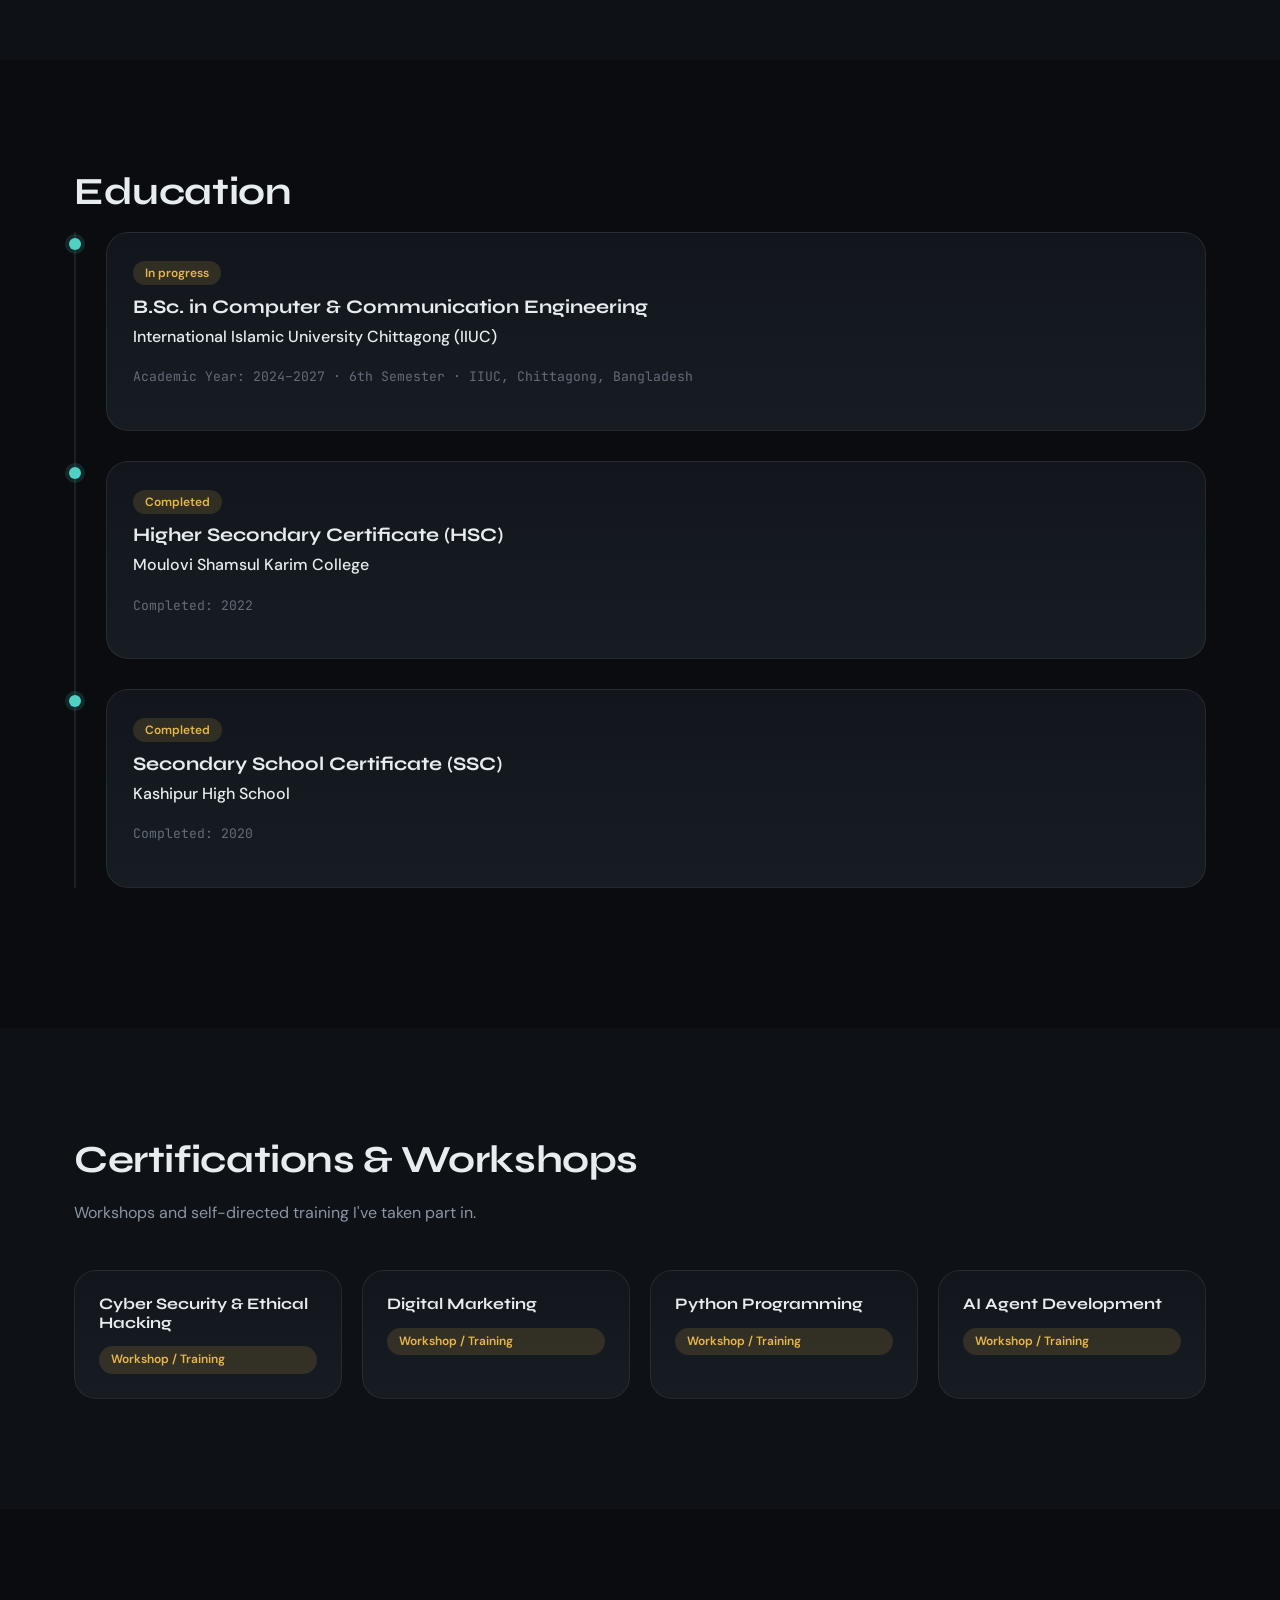
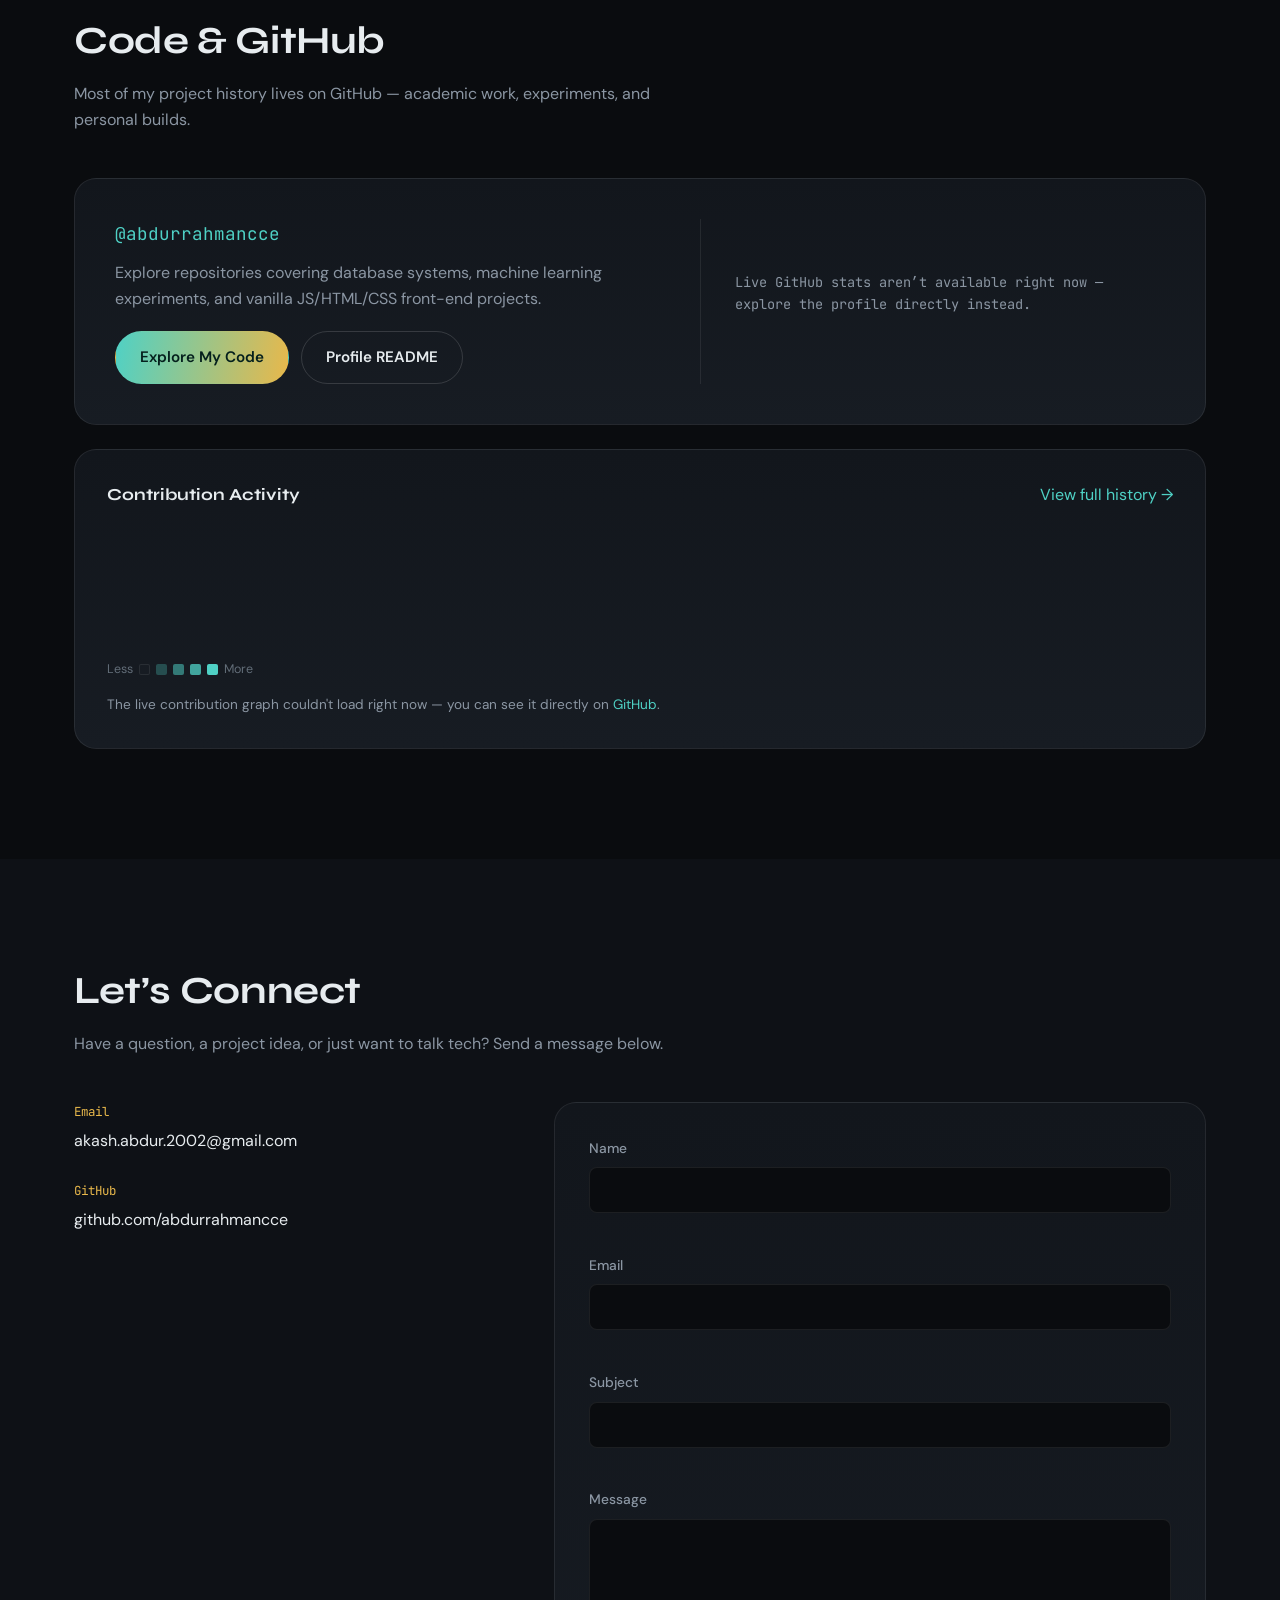
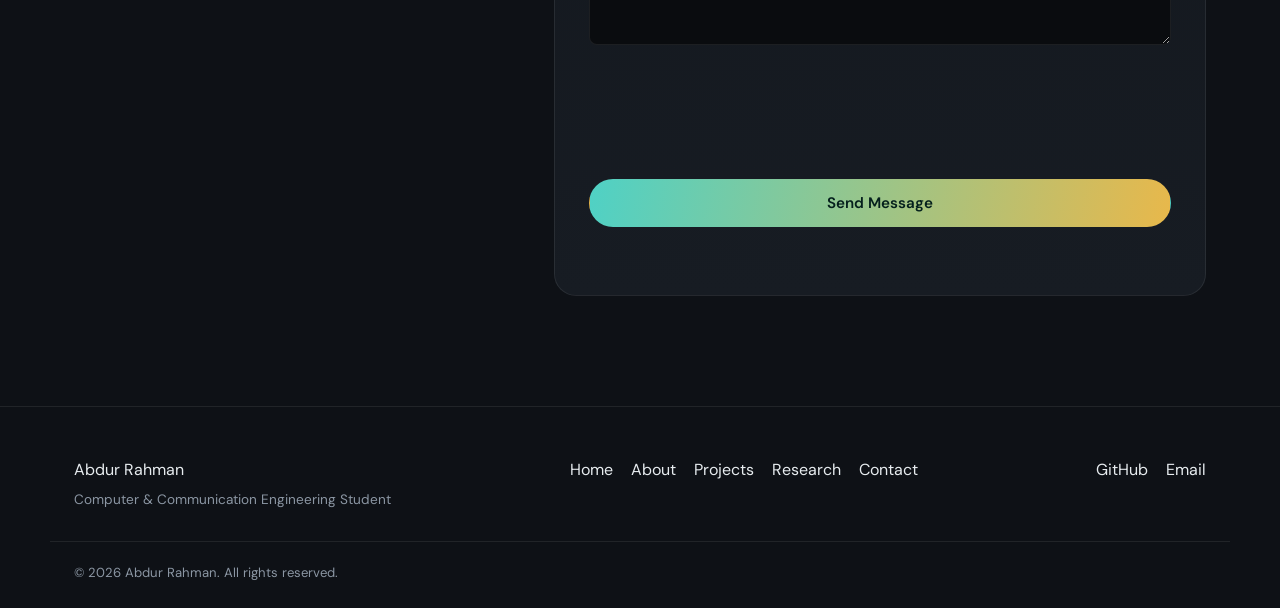
==== commit 65bd158f: "Add details for all projects, redraw two card images, update README" ====
--- a/index.html
+++ b/index.html
@@ -274,7 +274,7 @@
         <div class="projects-grid" id="projectsGrid">
 
           <article class="project-card glass reveal" data-category="ai research">
-            <div class="project-thumb"><img src="assets/images/projects/conflictsense.jpg" alt="Word cloud illustration around the word conflict, representing requirement conflict detection" width="640" height="360" loading="lazy" decoding="async"></div>
+            <div class="project-thumb"><img src="assets/images/projects/conflictsense.jpg" alt="" width="640" height="360" loading="lazy" decoding="async"></div>
             <div class="project-icon icon-ai" aria-hidden="true"><svg viewBox="0 0 24 24"><path d="M12 2a5 5 0 0 0-5 5c0 1.6.8 3 2 3.87V13a1 1 0 0 0 1 1h4a1 1 0 0 0 1-1v-2.13c1.2-.87 2-2.27 2-3.87a5 5 0 0 0-5-5Z"/><path d="M9 18h6M10 21h4"/></svg></div>
             <div class="project-card-head">
               <h3>ConflictSense</h3>
@@ -296,7 +296,7 @@
           </article>
 
           <article class="project-card glass reveal" data-category="web">
-            <div class="project-thumb"><img src="assets/images/projects/greenfield.jpg" alt="Green field with trees under a blue sky, representing smart farming" width="640" height="360" loading="lazy" decoding="async"></div>
+            <div class="project-thumb"><img src="assets/images/projects/greenfield.jpg" alt="" width="640" height="360" loading="lazy" decoding="async"></div>
             <div class="project-icon icon-web" aria-hidden="true"><svg viewBox="0 0 24 24"><rect x="3" y="4" width="18" height="16" rx="2"/><path d="M3 9h18M9 21V9"/></svg></div>
             <div class="project-card-head">
               <h3>Greenfield Smart Farming</h3>
@@ -416,7 +416,7 @@
             </div>
             <p>A responsive task manager with priorities, reminders, search and filters, and a productivity dashboard, saved locally in the browser.</p>
             <div class="project-tech">
-              <span class="badge mono">JavaScript</span><span class="badge mono">LocalStorage</span><span class="badge mono">Notification API</span><span class="badge mono">PWA</span>
+              <span class="badge mono">JavaScript</span><span class="badge mono">LocalStorage</span><span class="badge mono">Notification API</span><span class="badge mono">Web Audio API</span>
             </div>
             <ul class="project-features">
               <li>Priority levels, due dates, repeating reminders and snooze</li>
@@ -425,6 +425,7 @@
             </ul>
             <div class="project-actions">
               <a href="https://github.com/abdurrahmancce/To-Do-Pro" target="_blank" rel="noopener noreferrer" class="btn btn-sm btn-outline">GitHub</a>
+              <button class="btn btn-sm btn-ghost project-details-btn" data-project="todo">View Details</button>
               <a href="https://abdurrahmancce.github.io/To-Do-Pro/" target="_blank" rel="noopener noreferrer" class="btn btn-sm btn-primary">Live Demo</a>
             </div>
           </article>
@@ -447,6 +448,7 @@
             </ul>
             <div class="project-actions">
               <a href="https://github.com/abdurrahmancce/Life-Tracking" target="_blank" rel="noopener noreferrer" class="btn btn-sm btn-outline">GitHub</a>
+              <button class="btn btn-sm btn-ghost project-details-btn" data-project="life">View Details</button>
               <a href="https://abdurrahmancce.github.io/Life-Tracking/" target="_blank" rel="noopener noreferrer" class="btn btn-sm btn-primary">Live Demo</a>
             </div>
           </article>
@@ -469,6 +471,7 @@
             </ul>
             <div class="project-actions">
               <a href="https://github.com/abdurrahmancce/Weather-Dashboard" target="_blank" rel="noopener noreferrer" class="btn btn-sm btn-outline">GitHub</a>
+              <button class="btn btn-sm btn-ghost project-details-btn" data-project="weather">View Details</button>
               <a href="https://abdurrahmancce.github.io/Weather-Dashboard/" target="_blank" rel="noopener noreferrer" class="btn btn-sm btn-primary">Live Demo</a>
             </div>
           </article>
@@ -482,15 +485,16 @@
             </div>
             <p>A front-end authentication demo with login and registration, real-time form validation, and a password strength checker.</p>
             <div class="project-tech">
-              <span class="badge mono">JavaScript</span><span class="badge mono">HTML/CSS</span><span class="badge mono">Flask</span><span class="badge mono">LocalStorage</span>
+              <span class="badge mono">JavaScript</span><span class="badge mono">HTML/CSS</span><span class="badge mono">Python</span><span class="badge mono">LocalStorage</span>
             </div>
             <ul class="project-features">
               <li>Weak/Medium/Strong password rating</li>
               <li>Show/hide password and session handling</li>
-              <li>Learning project, not a production auth system</li>
+              <li>Built as a learning project for front-end auth flows</li>
             </ul>
             <div class="project-actions">
               <a href="https://github.com/abdurrahmancce/AuthVault" target="_blank" rel="noopener noreferrer" class="btn btn-sm btn-outline">GitHub</a>
+              <button class="btn btn-sm btn-ghost project-details-btn" data-project="authvault">View Details</button>
               <a href="https://abdurrahmancce.github.io/AuthVault/" target="_blank" rel="noopener noreferrer" class="btn btn-sm btn-primary">Live Demo</a>
             </div>
           </article>
@@ -513,6 +517,7 @@
             </ul>
             <div class="project-actions">
               <a href="https://github.com/abdurrahmancce/Github-Profile-Finder" target="_blank" rel="noopener noreferrer" class="btn btn-sm btn-outline">GitHub</a>
+              <button class="btn btn-sm btn-ghost project-details-btn" data-project="profilefinder">View Details</button>
               <a href="https://abdurrahmancce.github.io/Github-Profile-Finder/" target="_blank" rel="noopener noreferrer" class="btn btn-sm btn-primary">Live Demo</a>
             </div>
           </article>
@@ -535,6 +540,7 @@
             </ul>
             <div class="project-actions">
               <a href="https://github.com/abdurrahmancce/Countdown-Event-Manager" target="_blank" rel="noopener noreferrer" class="btn btn-sm btn-outline">GitHub</a>
+              <button class="btn btn-sm btn-ghost project-details-btn" data-project="countdown">View Details</button>
               <a href="https://abdurrahmancce.github.io/Countdown-Event-Manager/" target="_blank" rel="noopener noreferrer" class="btn btn-sm btn-primary">Live Demo</a>
             </div>
           </article>
--- a/style.css
+++ b/style.css
@@ -1856,3 +1856,11 @@
     transform: none;
   }
 }
+
+/* Keep GitHub / View Details / Live Demo on one row where space allows */
+.project-actions {
+  gap: 8px;
+}
+.project-actions .btn-sm {
+  padding: 9px 14px;
+}
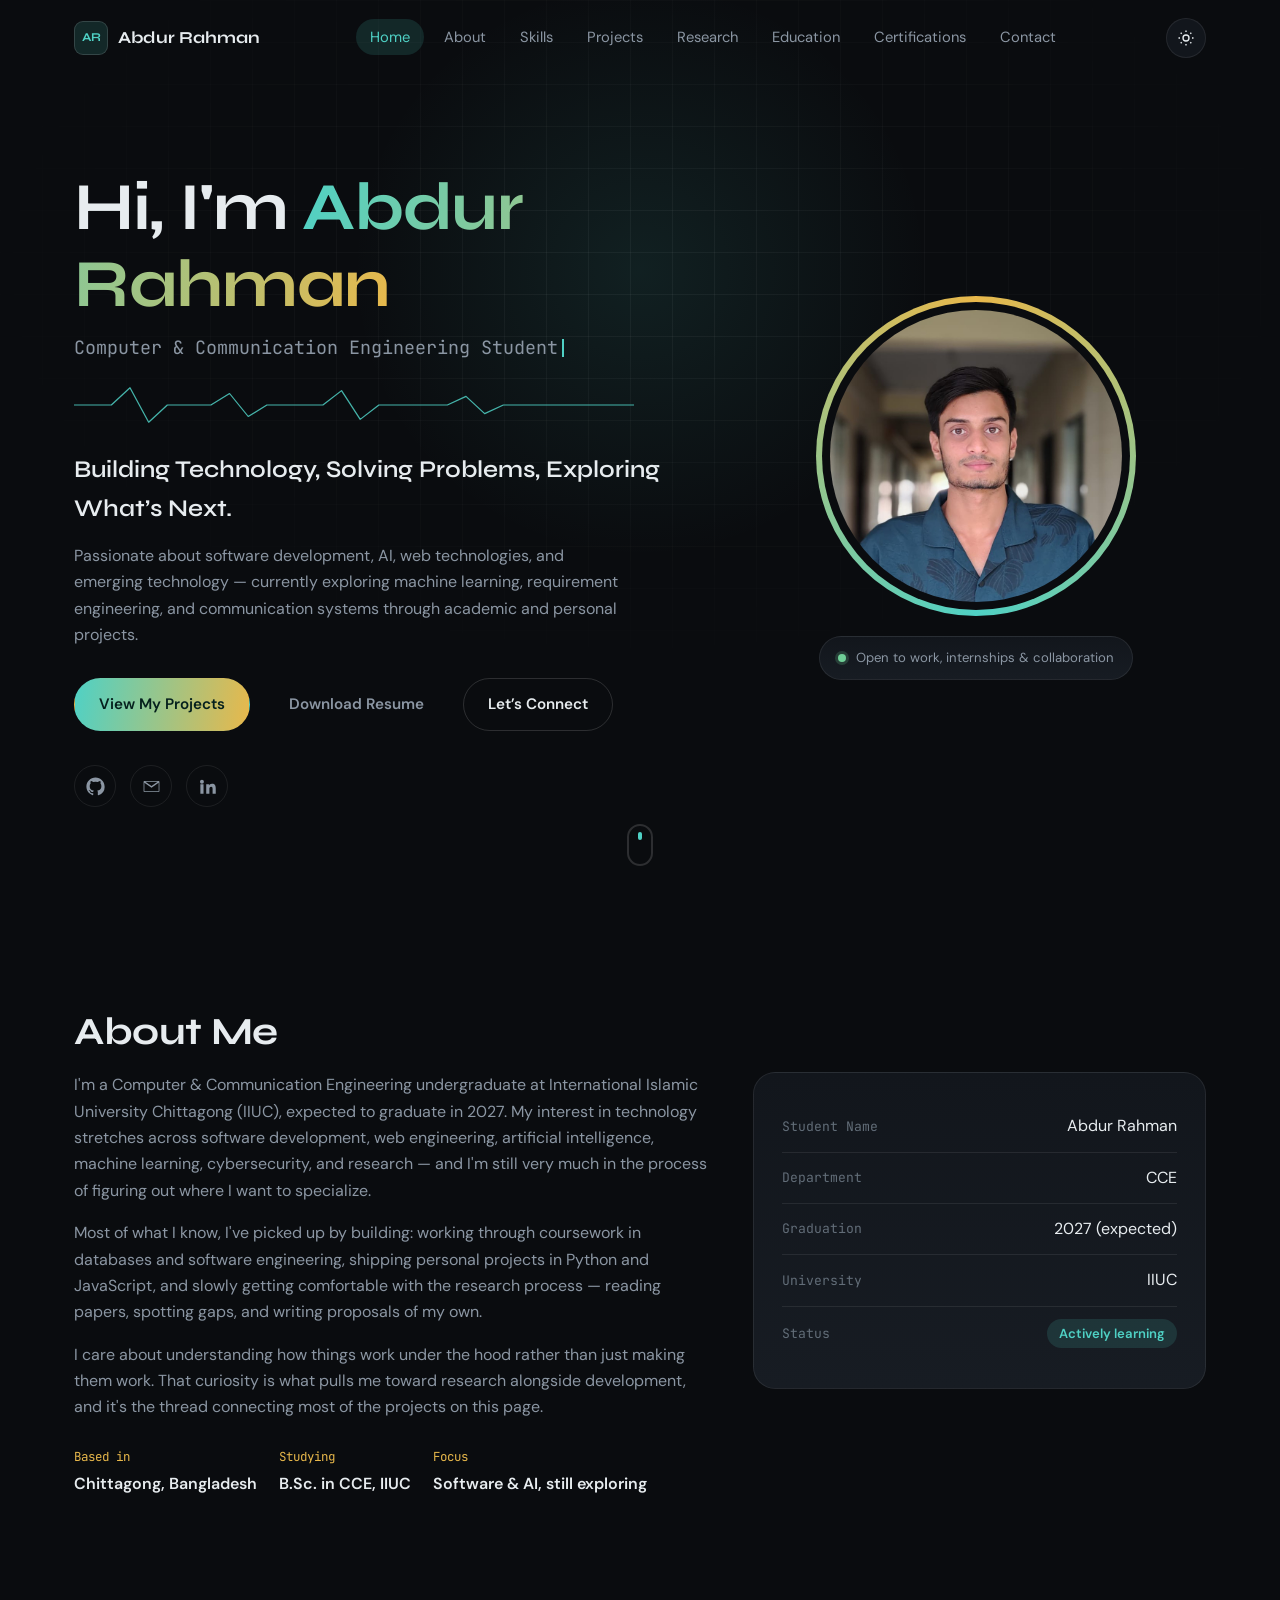
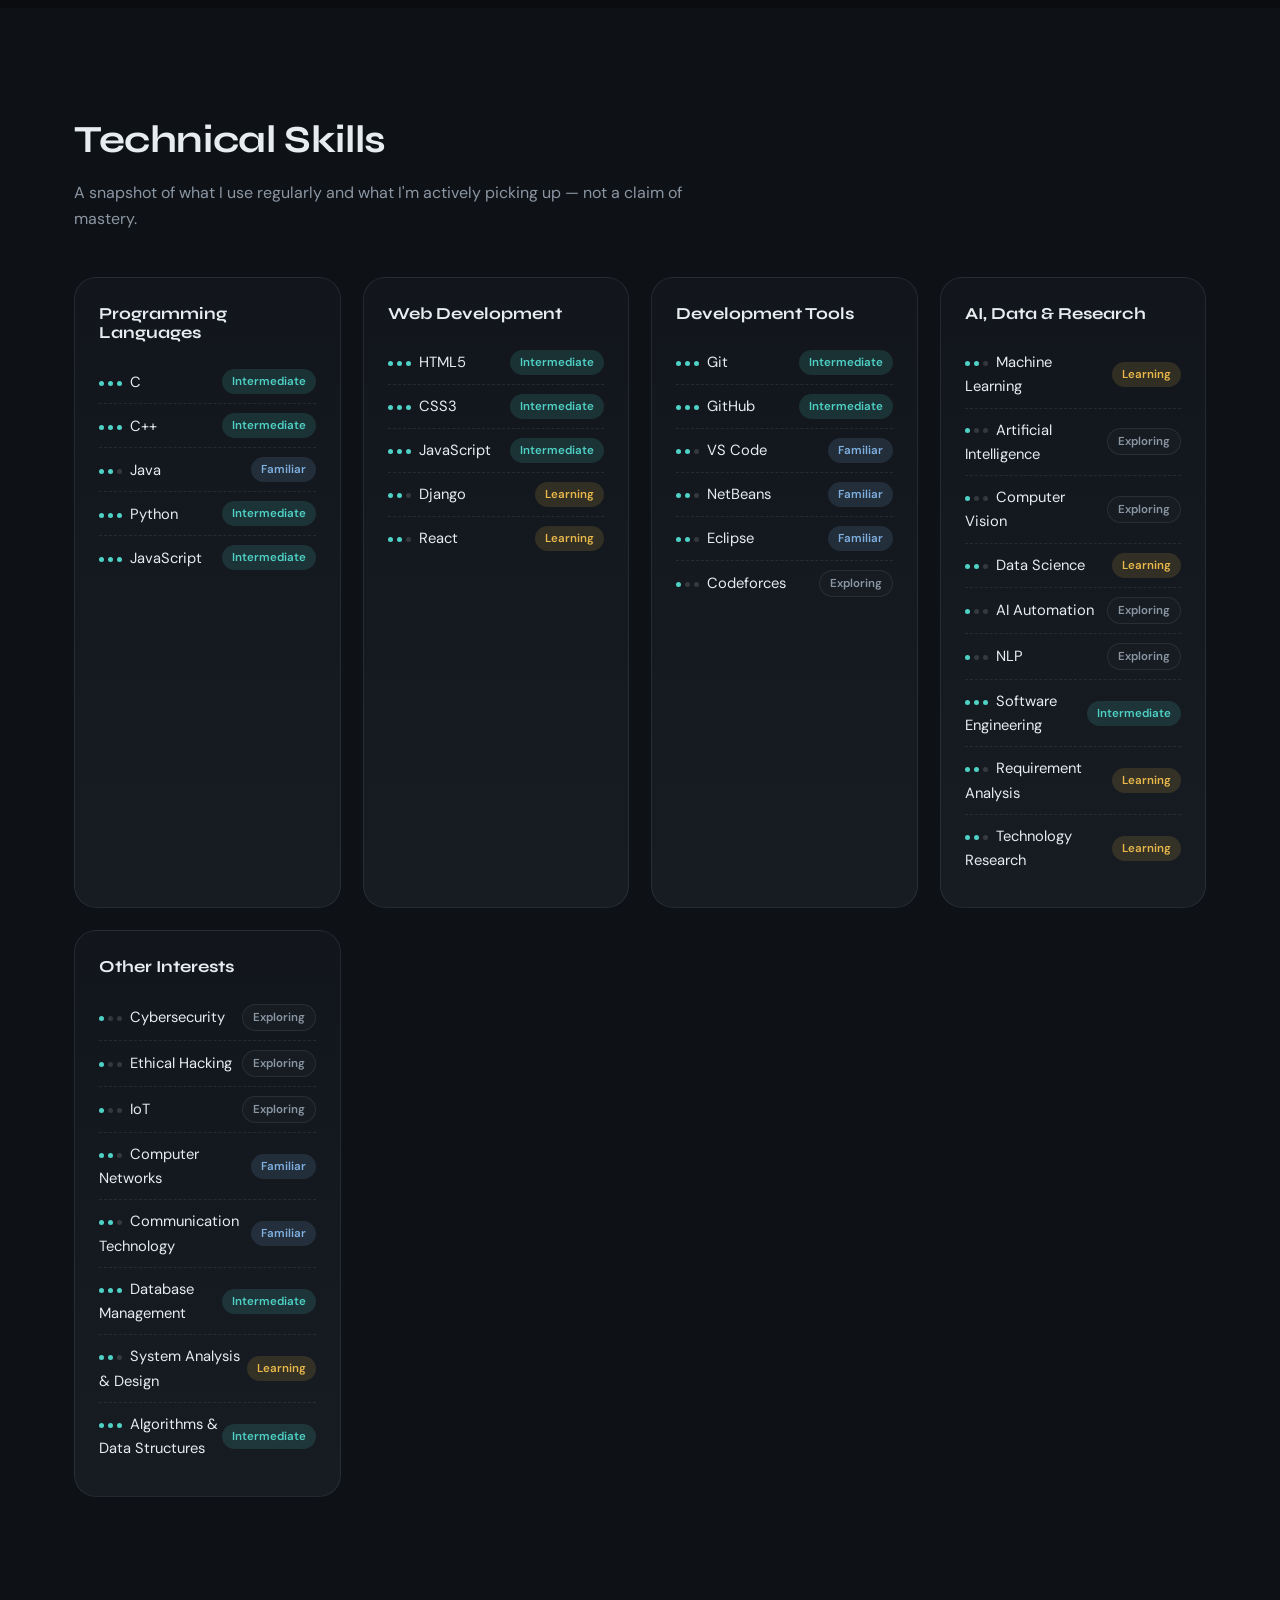
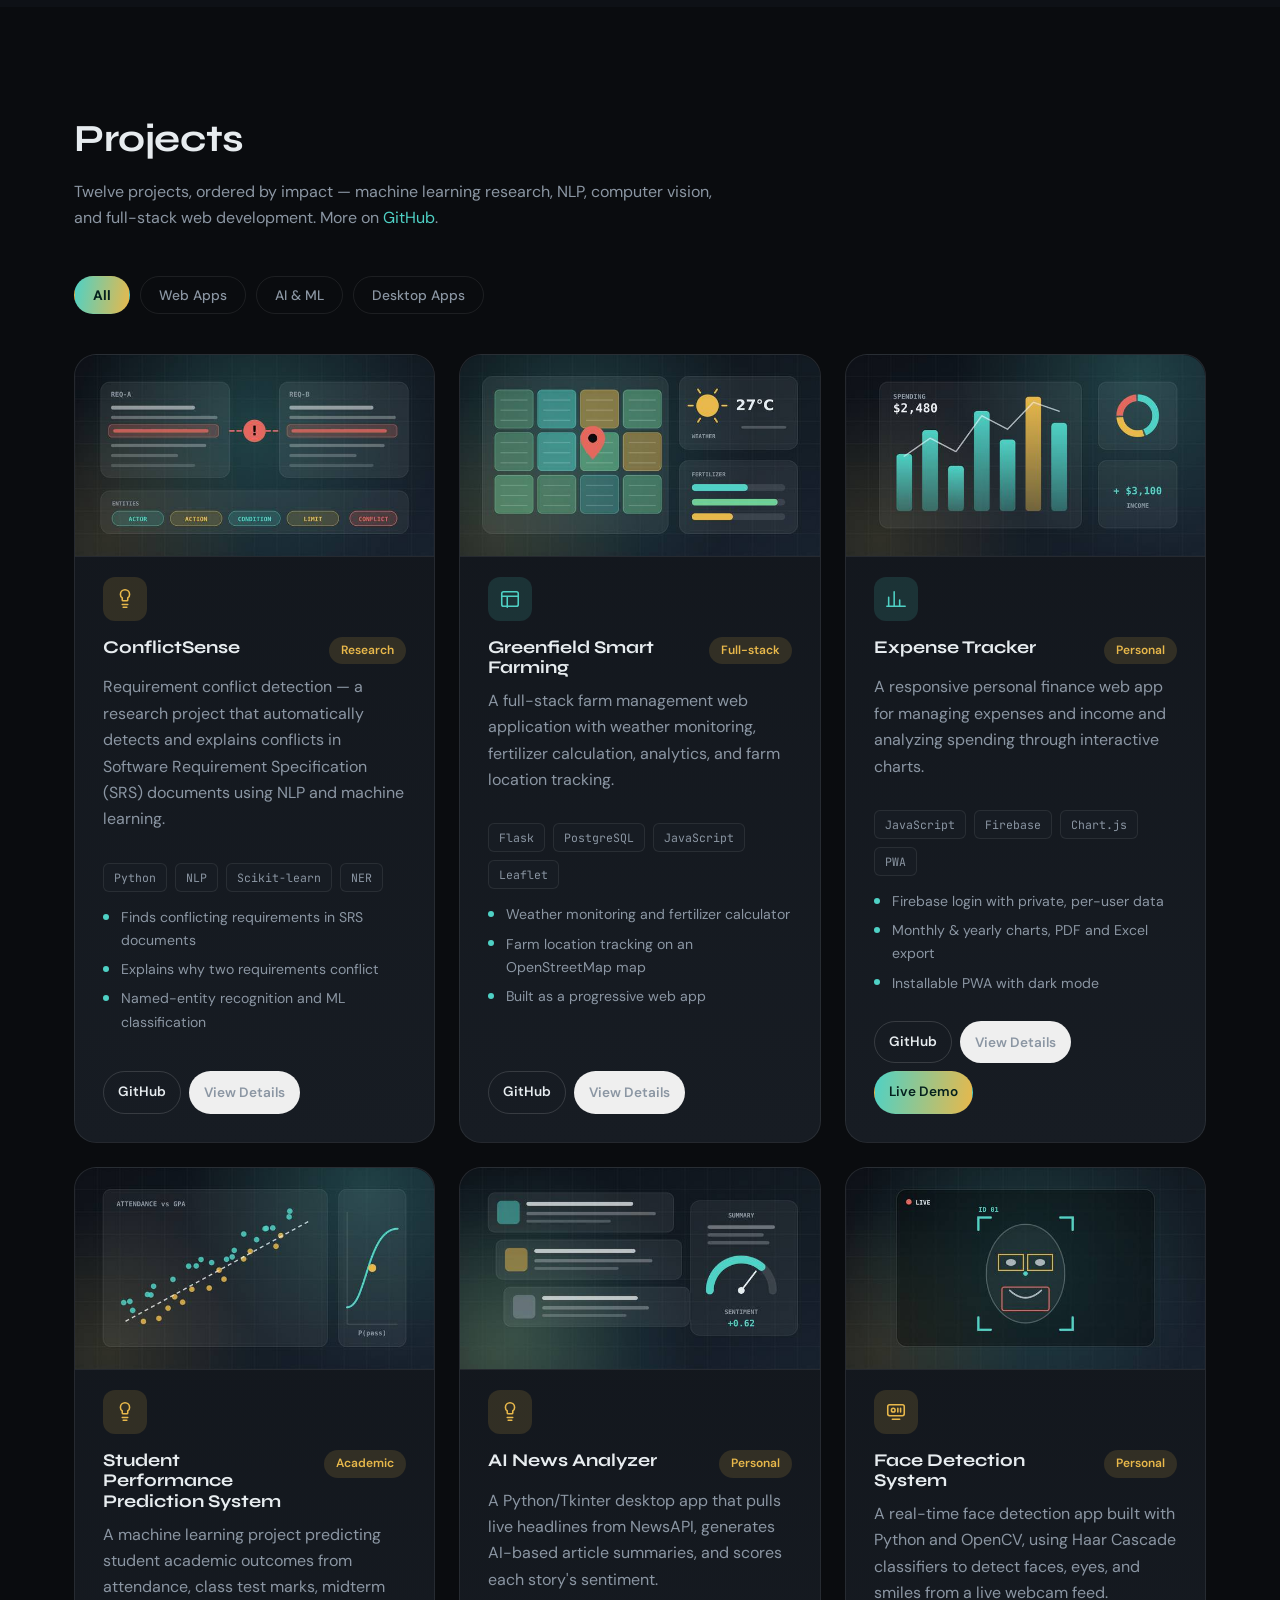
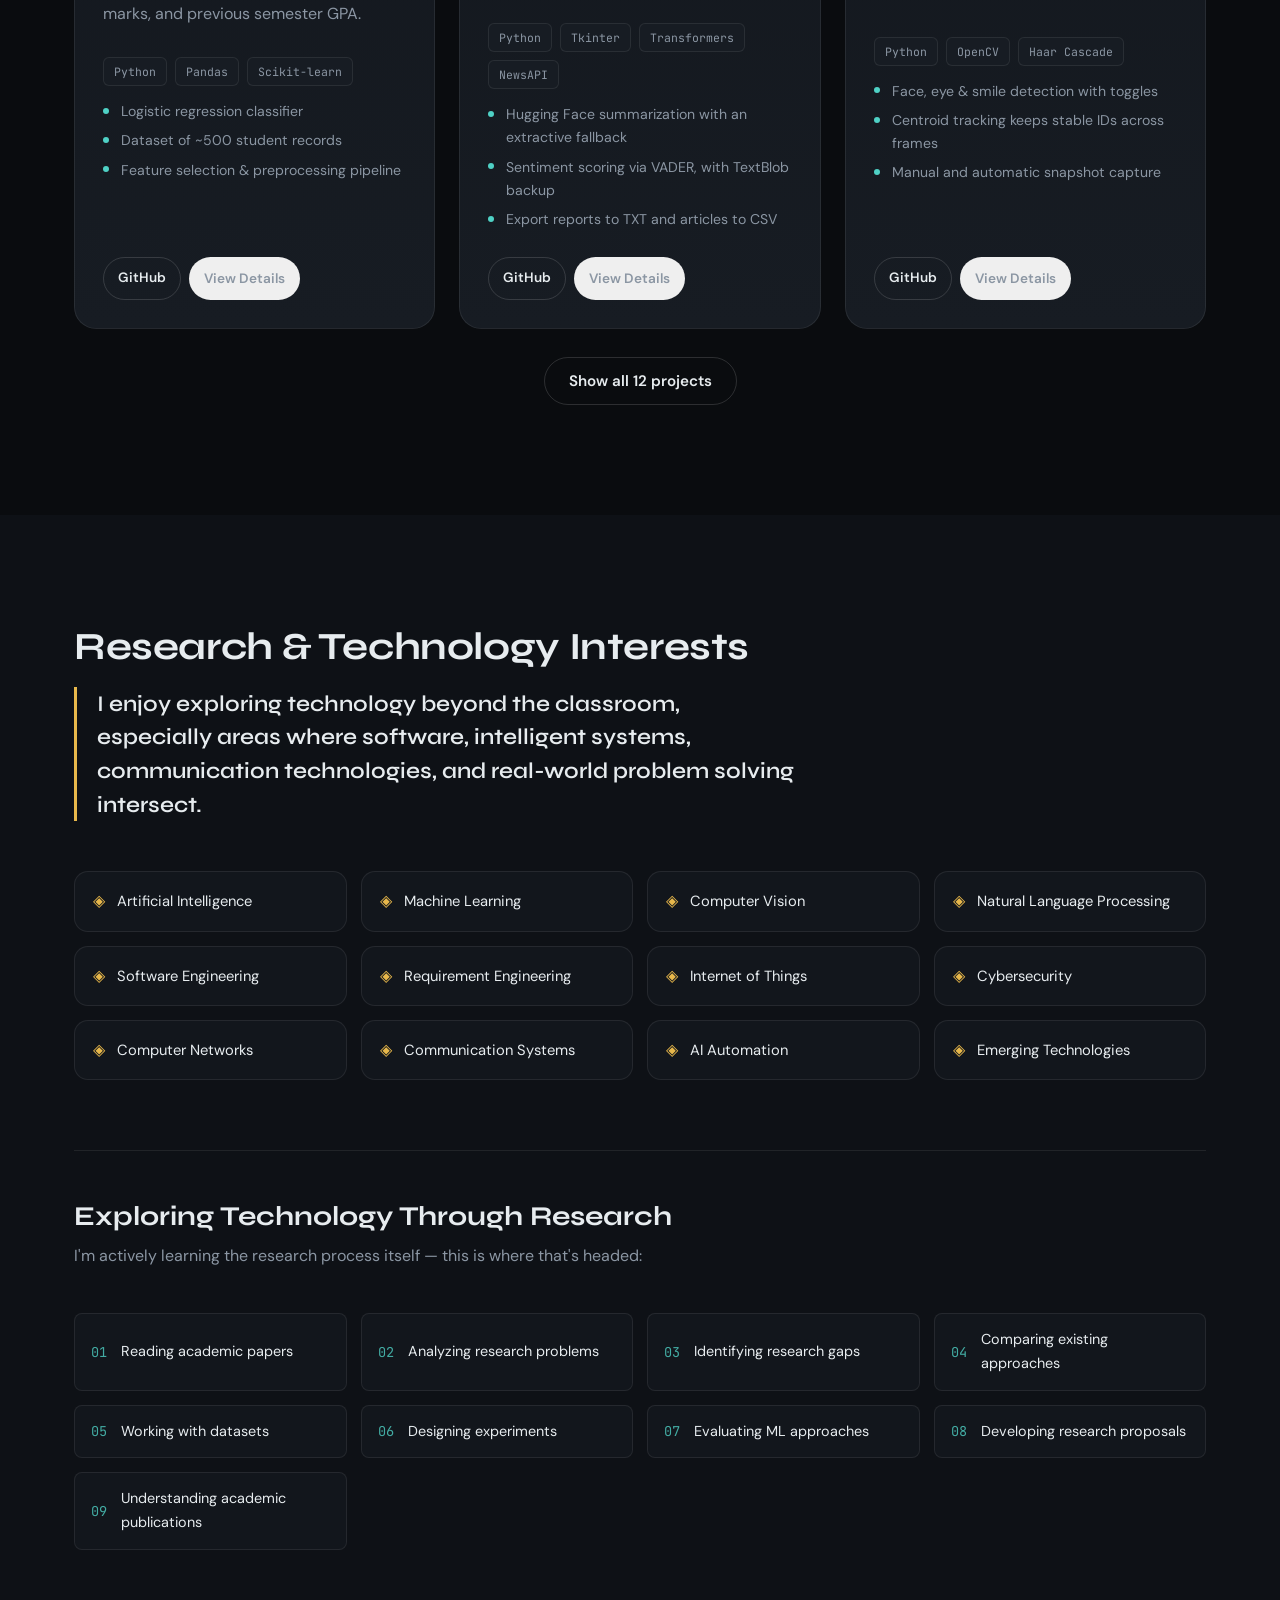
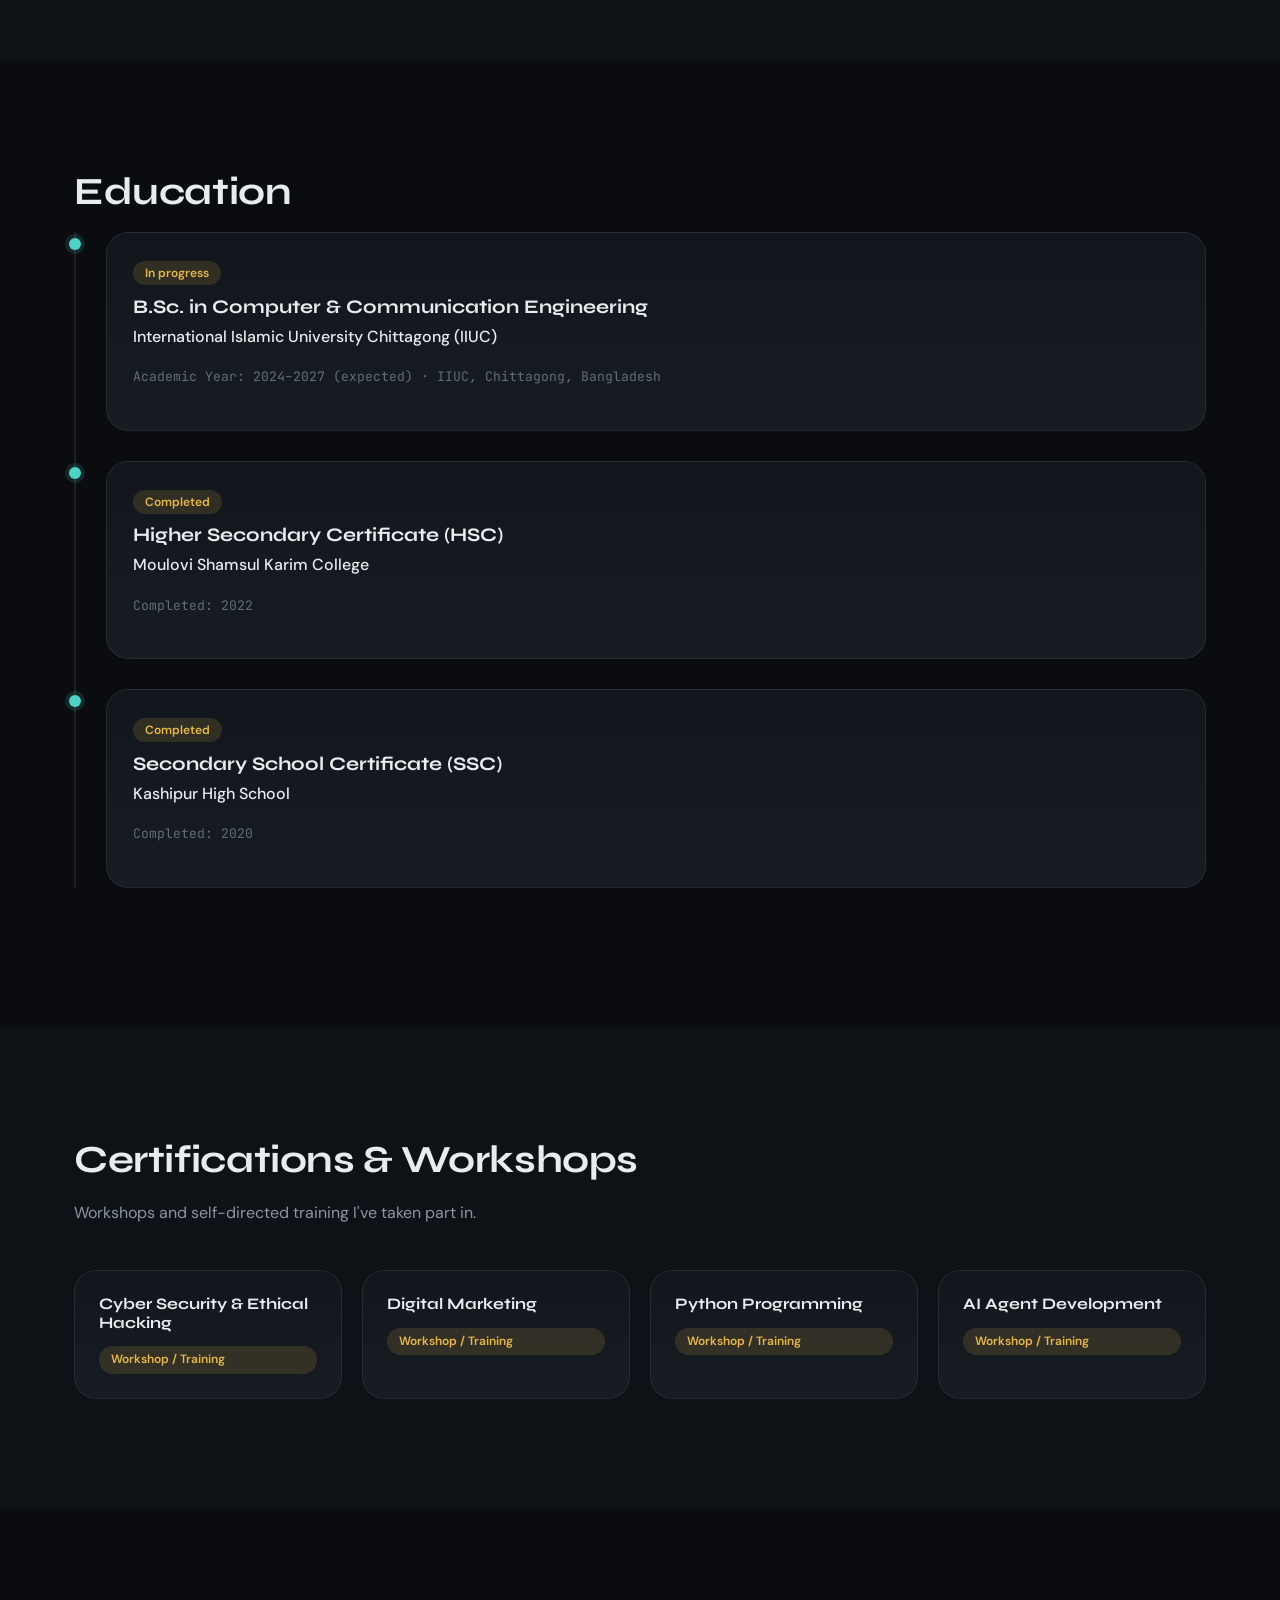
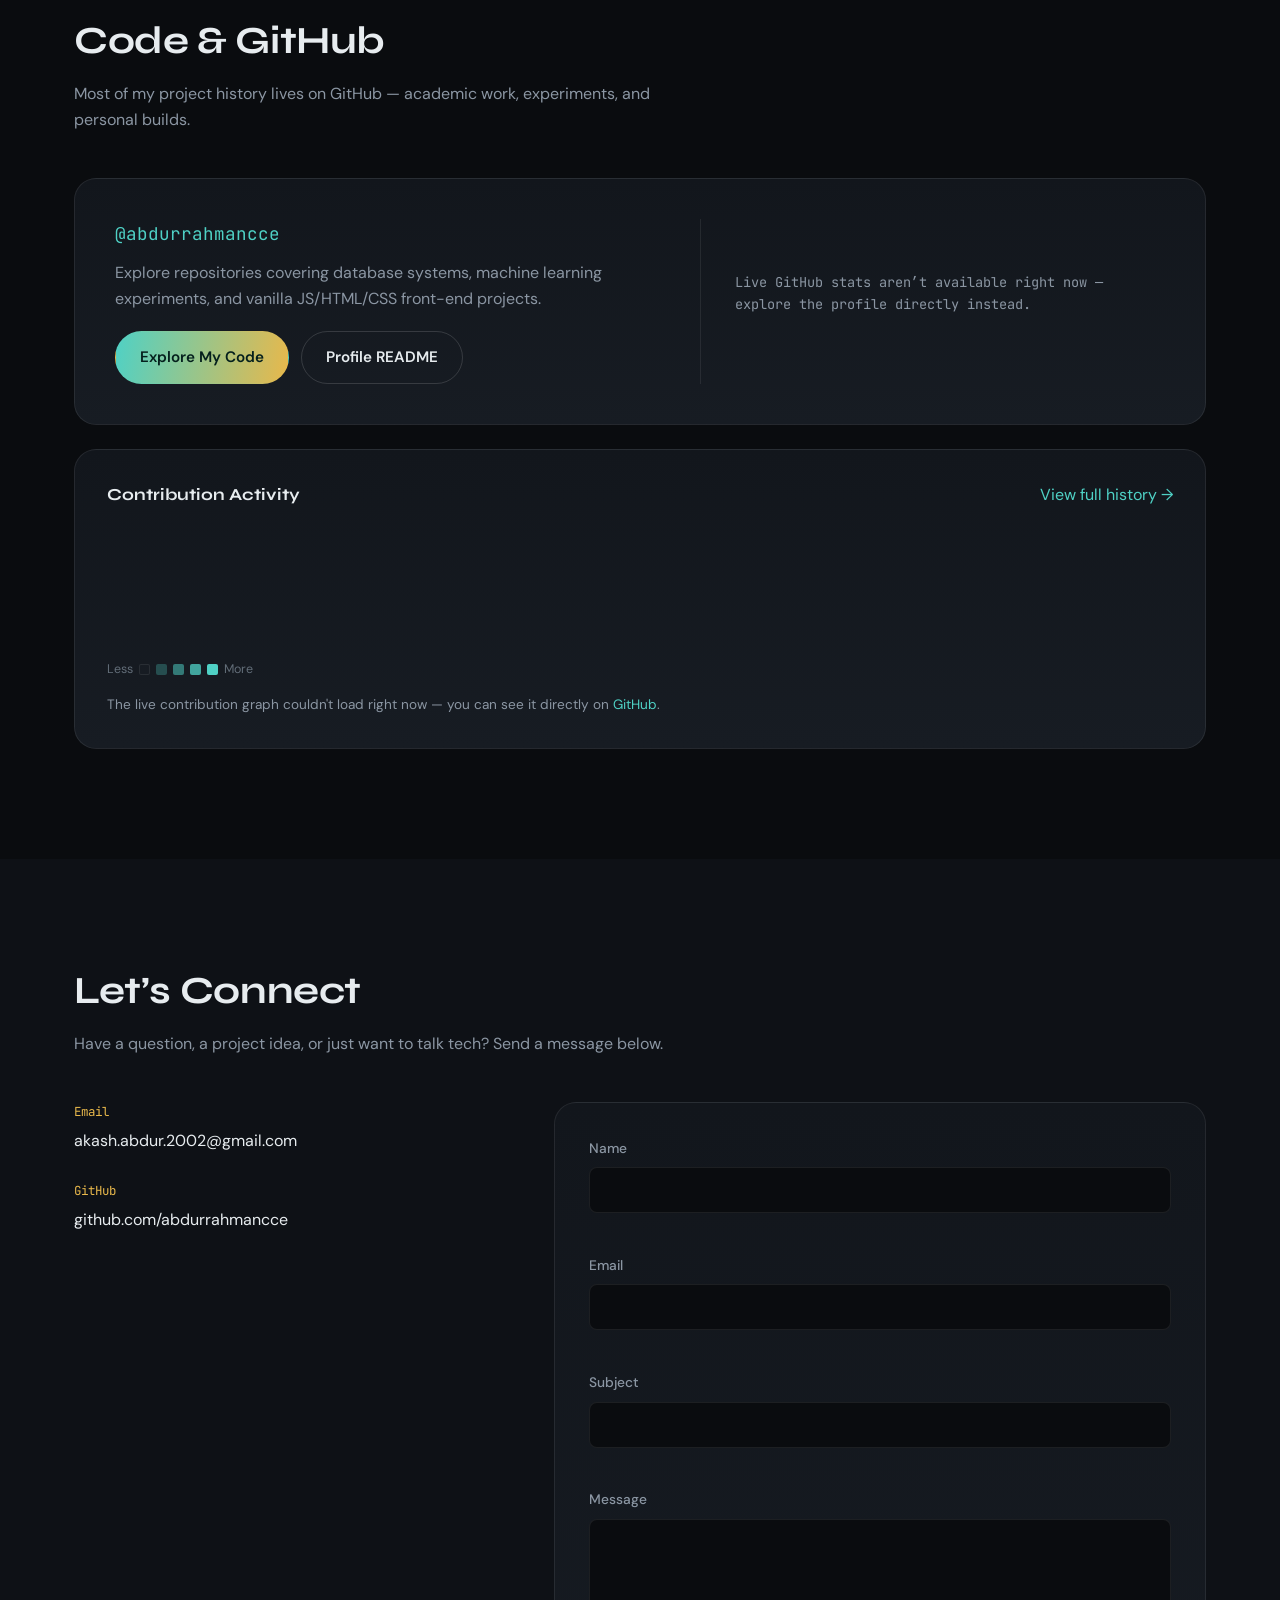
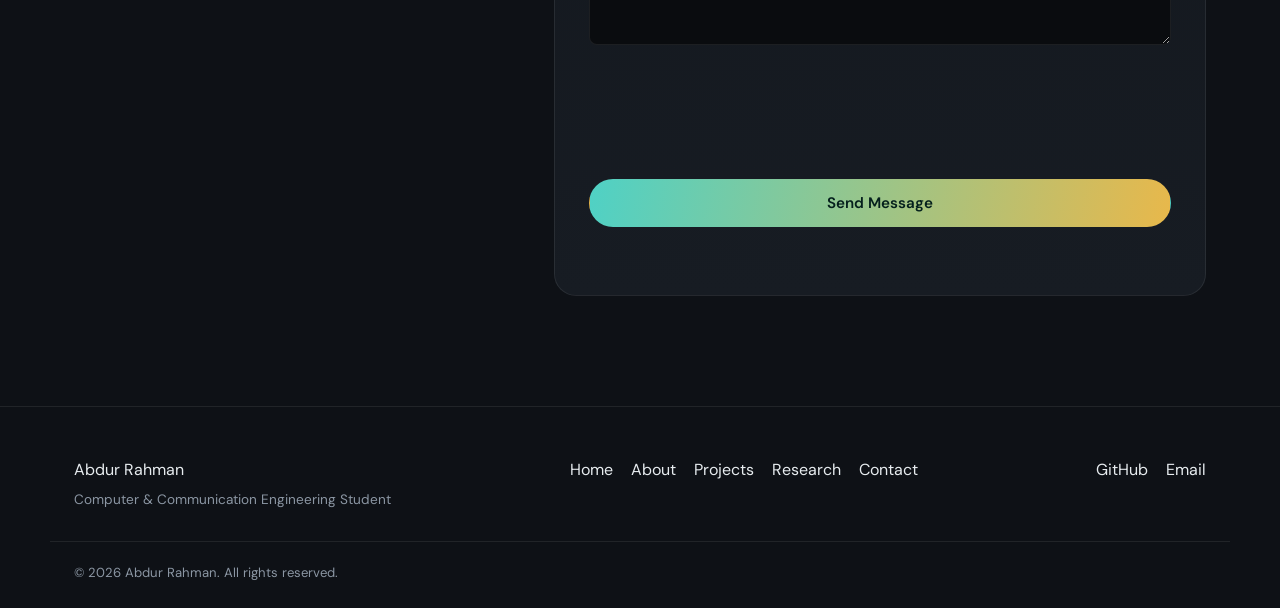
==== commit 31c5375c: "Update performance, graduation wording, and remove old resume" ====
--- a/index.html
+++ b/index.html
@@ -53,7 +53,8 @@
   <!-- Fonts: Syne (display), DM Sans (body), JetBrains Mono (utility/mono) -->
   <link rel="preconnect" href="https://fonts.googleapis.com">
   <link rel="preconnect" href="https://fonts.gstatic.com" crossorigin>
-  <link href="https://fonts.googleapis.com/css2?family=Syne:wght@600;700;800&family=DM+Sans:ital,wght@0,400;0,500;0,600;1,400&family=JetBrains+Mono:wght@400;500&display=swap" rel="stylesheet">
+  <link rel="preload" as="style" href="https://fonts.googleapis.com/css2?family=Syne:wght@600;700;800&family=DM+Sans:ital,wght@0,400;0,500;0,600;1,400&family=JetBrains+Mono:wght@400;500&display=swap" onload="this.onload=null;this.rel='stylesheet'">
+  <noscript><link rel="stylesheet" href="https://fonts.googleapis.com/css2?family=Syne:wght@600;700;800&family=DM+Sans:ital,wght@0,400;0,500;0,600;1,400&family=JetBrains+Mono:wght@400;500&display=swap"></noscript>
 
   <link rel="stylesheet" href="style.css">
 </head>
@@ -68,7 +69,7 @@
   <!--  NAVIGATION  -->
   <header class="site-header" id="siteHeader">
     <nav class="navbar" aria-label="Primary">
-      <a href="#home" class="nav-logo" aria-label="Abdur Rahman, home">
+      <a href="#home" class="nav-logo">
         <span class="nav-logo-mark" aria-hidden="true">AR</span>
         <span class="nav-logo-text">Abdur<span class="dot"> </span>Rahman</span>
       </a>
@@ -162,7 +163,7 @@
 
         <div class="about-grid">
           <div class="about-text">
-            <p>I'm a Computer &amp; Communication Engineering undergraduate at International Islamic University Chittagong (IIUC), currently in my 6th semester 3rd Year. My interest in technology stretches across software development, web engineering, artificial intelligence, machine learning, cybersecurity, and research &mdash; and I'm still very much in the process of figuring out where I want to specialize.</p>
+            <p>I'm a Computer &amp; Communication Engineering undergraduate at International Islamic University Chittagong (IIUC), expected to graduate in 2027. My interest in technology stretches across software development, web engineering, artificial intelligence, machine learning, cybersecurity, and research &mdash; and I'm still very much in the process of figuring out where I want to specialize.</p>
             <p>Most of what I know, I've picked up by building: working through coursework in databases and software engineering, shipping personal projects in Python and JavaScript, and slowly getting comfortable with the research process &mdash; reading papers, spotting gaps, and writing proposals of my own.</p>
             <p>I care about understanding how things work under the hood rather than just making them work. That curiosity is what pulls me toward research alongside development, and it's the thread connecting most of the projects on this page.</p>
             <div class="about-meta">
@@ -175,7 +176,7 @@
           <div class="about-card glass reveal">
             <div class="about-card-row"><span class="mono label">Student Name</span><span>Abdur Rahman</span></div>
             <div class="about-card-row"><span class="mono label">Department</span><span>CCE</span></div>
-            <div class="about-card-row"><span class="mono label">Semester</span><span>6th</span></div>
+            <div class="about-card-row"><span class="mono label">Graduation</span><span>2027 (expected)</span></div>
             <div class="about-card-row"><span class="mono label">University</span><span>IIUC</span></div>
             <div class="about-card-row"><span class="mono label">Status</span><span class="status-pill">Actively learning</span></div>
           </div>
@@ -605,7 +606,7 @@
               <span class="tag tag-status">In progress</span>
               <h3>B.Sc. in Computer &amp; Communication Engineering</h3>
               <p class="timeline-org">International Islamic University Chittagong (IIUC)</p>
-              <p class="timeline-meta mono">Academic Year: 2024&ndash;2027 &middot; 6th Semester &middot; IIUC, Chittagong, Bangladesh</p>
+              <p class="timeline-meta mono">Academic Year: 2024&ndash;2027 (expected) &middot; IIUC, Chittagong, Bangladesh</p>
             </div>
           </div>
  
--- a/style.css
+++ b/style.css
@@ -1864,3 +1864,20 @@
 .project-actions .btn-sm {
   padding: 9px 14px;
 }
+
+/* Touch devices: larger tap targets for small links (WCAG 2.5.8) */
+@media (pointer: coarse) {
+  .footer-links a,
+  .footer-socials a,
+  .contact-info a,
+  .project-details-btn,
+  .filter-btn,
+  .nav-links a {
+    display: inline-flex;
+    align-items: center;
+    min-height: 44px;
+  }
+  .footer-links {
+    gap: 4px 18px;
+  }
+}
